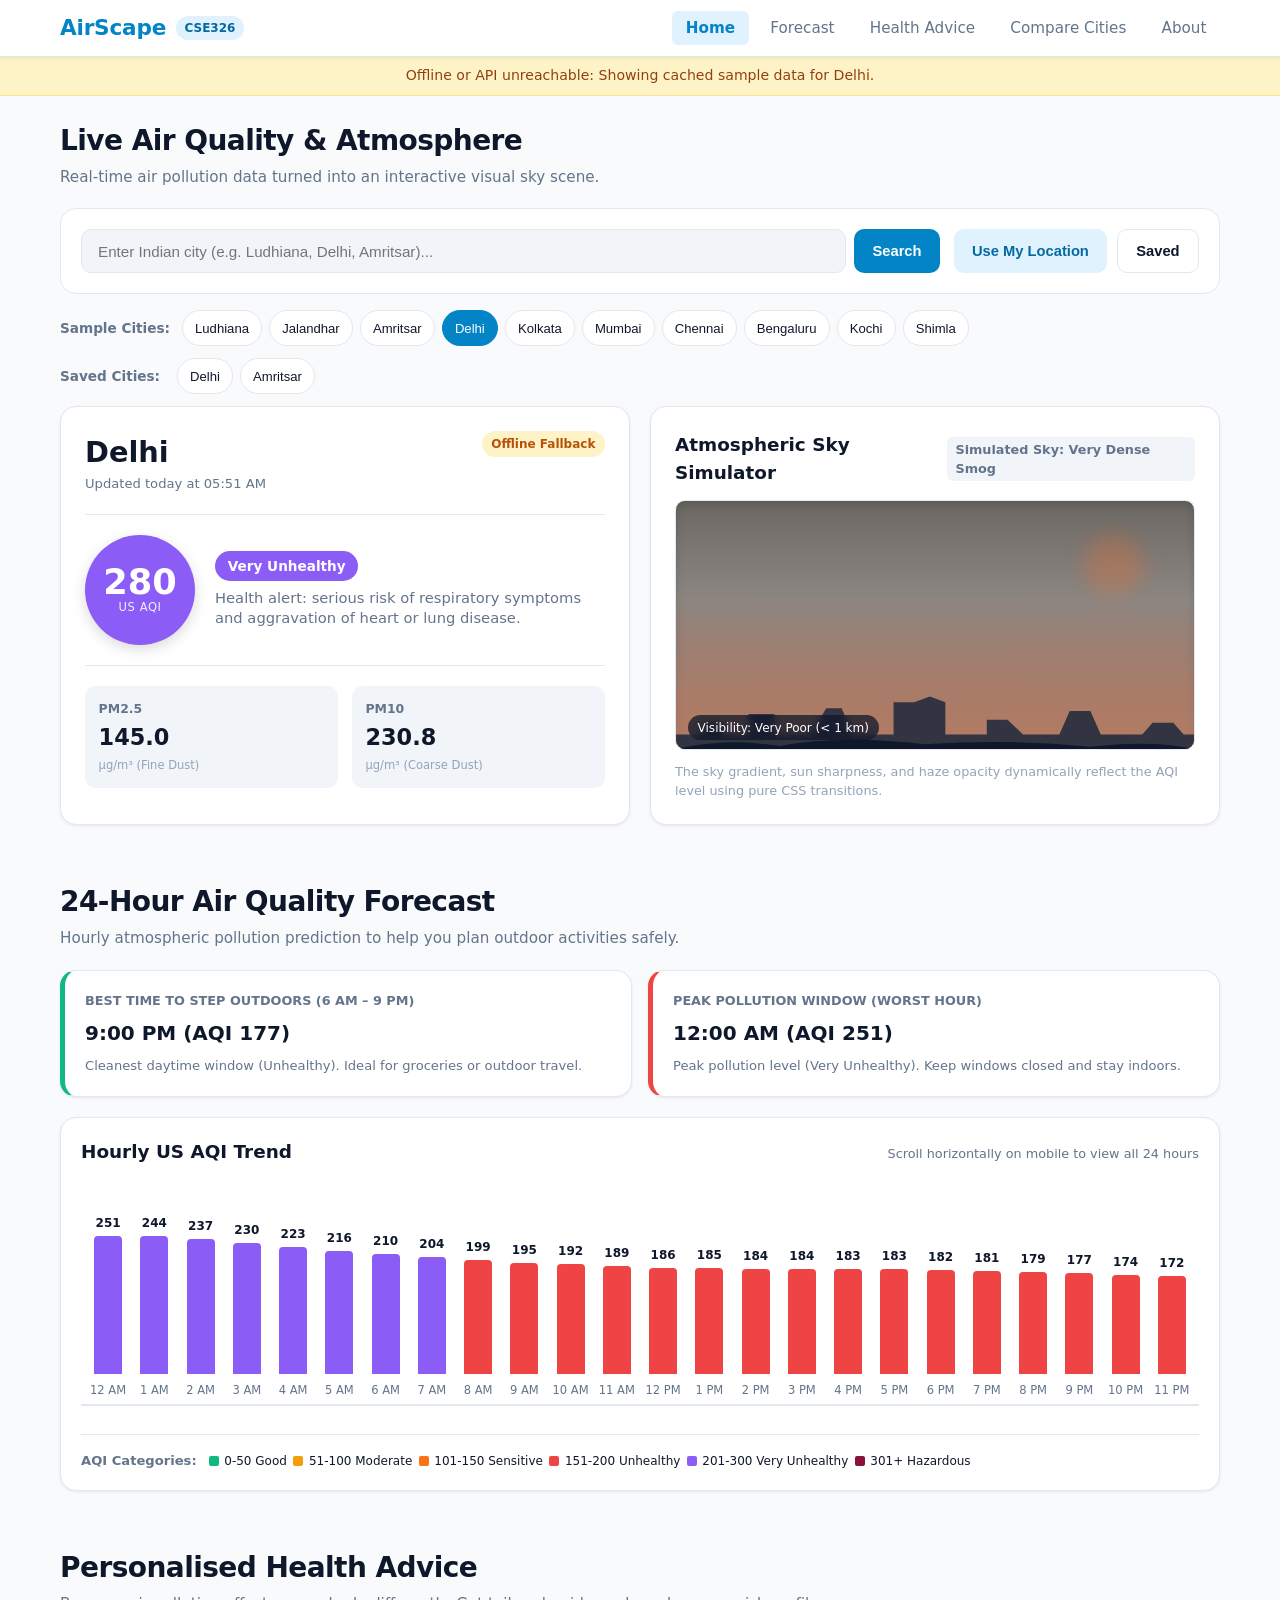
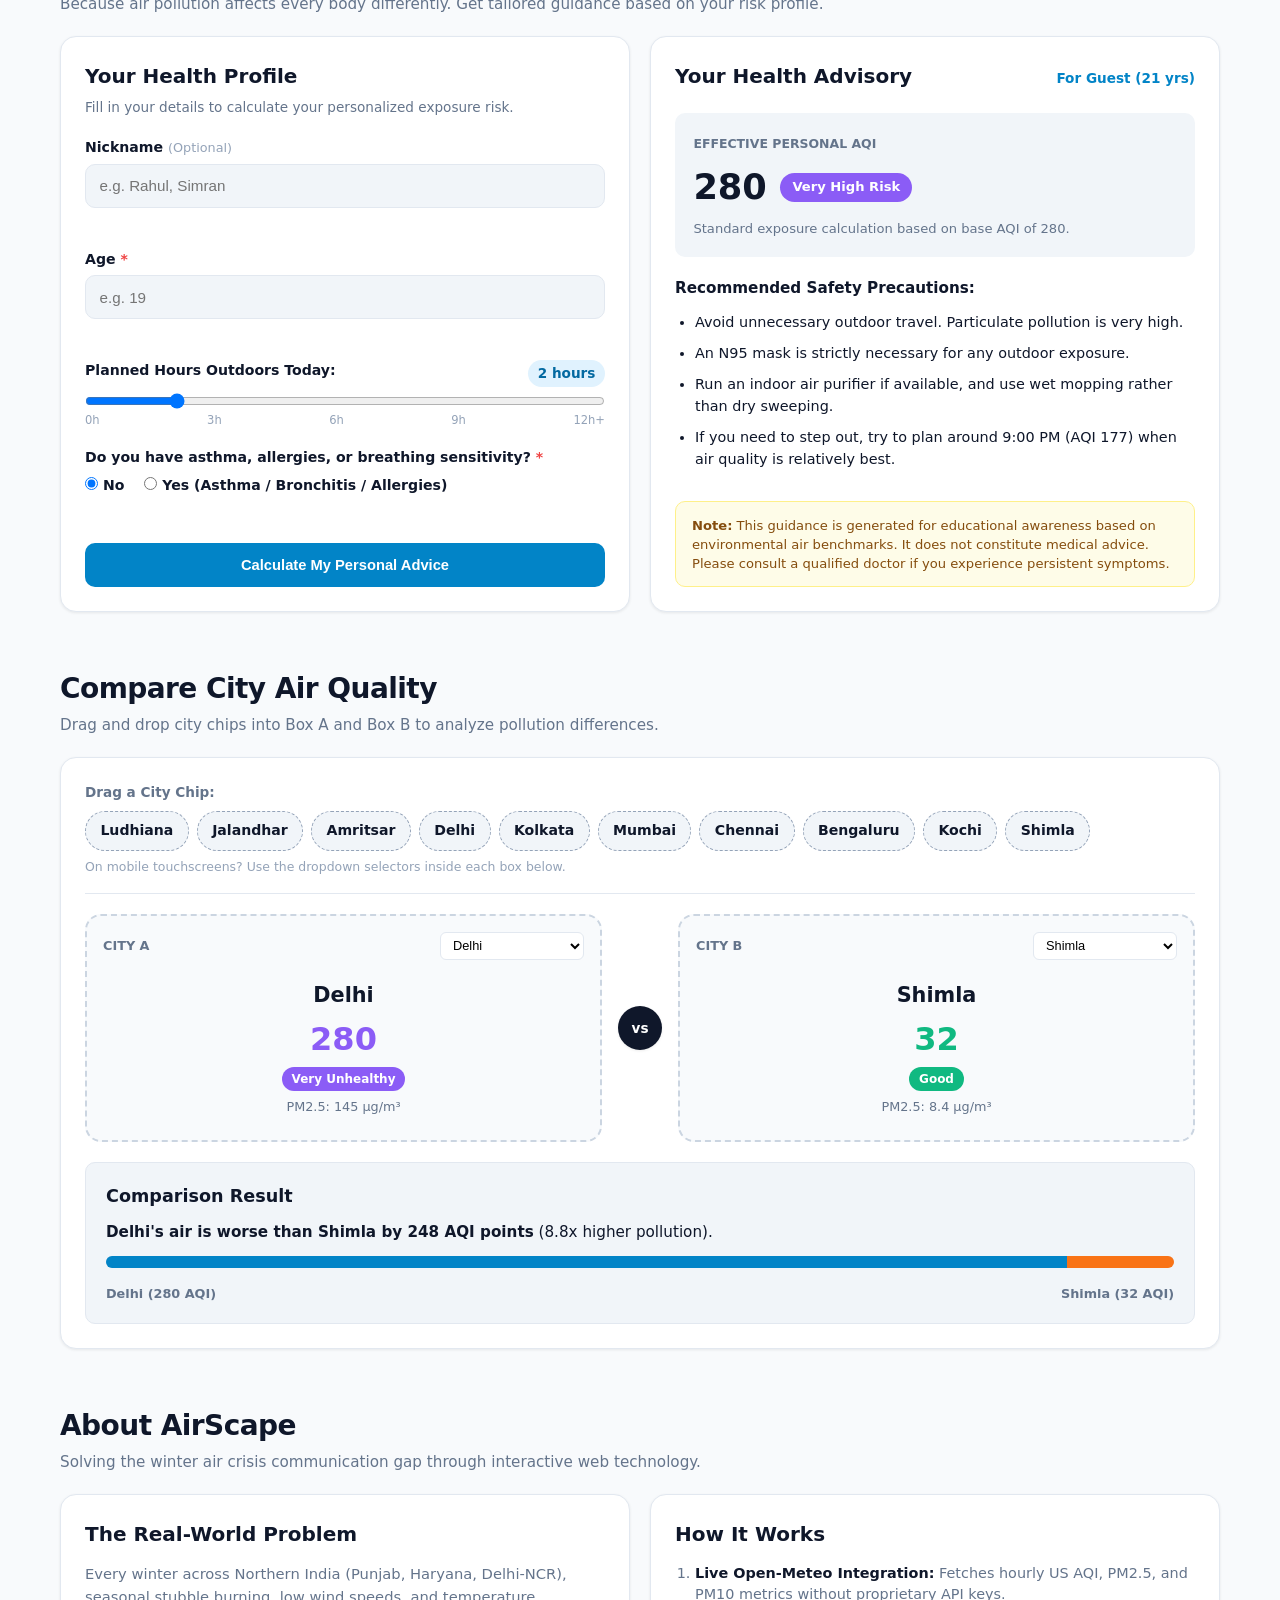
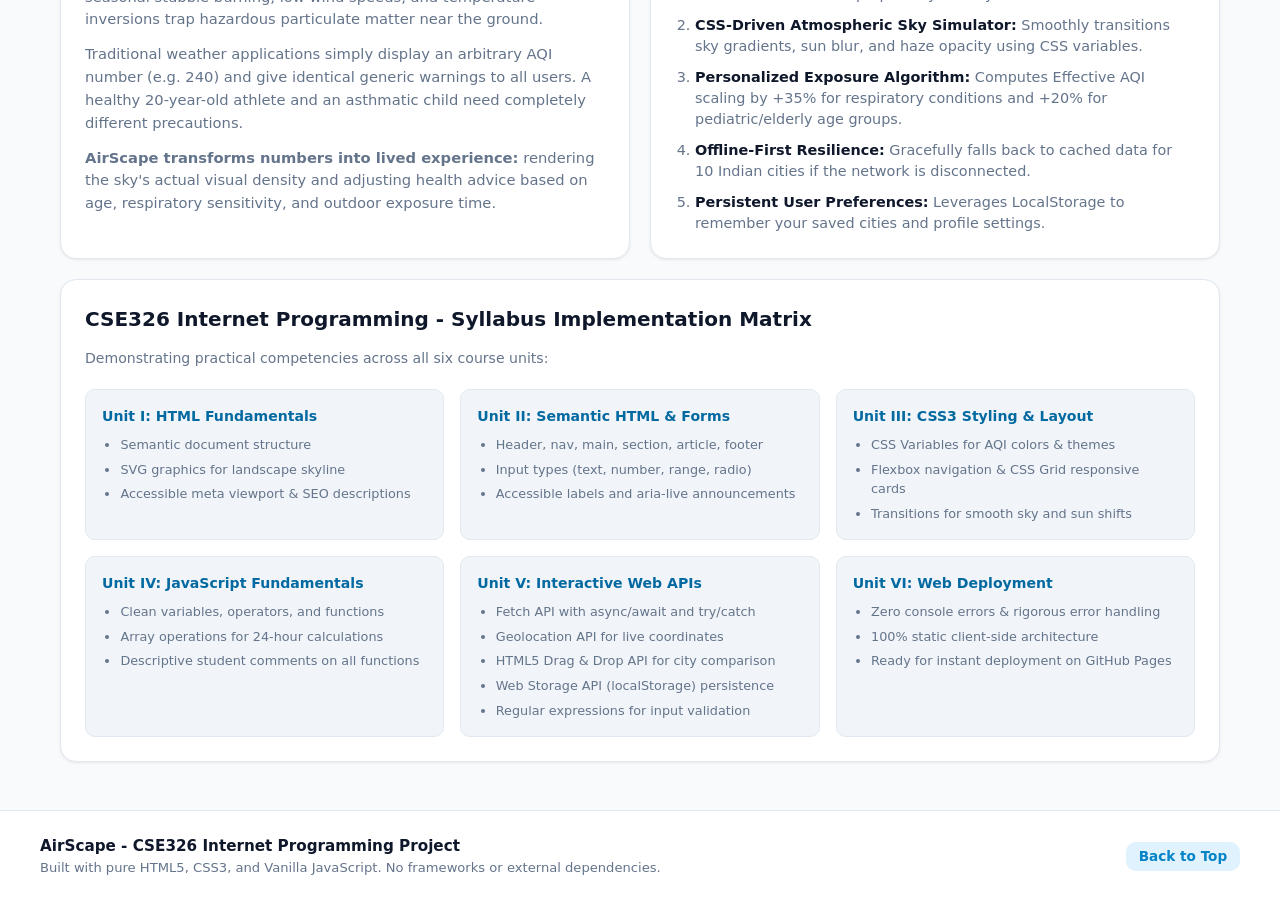
==== index.html @ 433927fa "Remove emoji and icon clutter for realistic first-year student look" ====
<!DOCTYPE html>
<html lang="en">
<head>
  <meta charset="UTF-8">
  <meta name="viewport" content="width=device-width, initial-scale=1.0">
  <meta name="description" content="AirScape - Real-Time Air Quality & Scene Visualizer for CSE326 Internet Programming">
  <title>AirScape - Real-Time Air Quality & Visual Scene</title>
  <link rel="stylesheet" href="style.css">
</head>
<body>

  <!-- ===================================================== -->
  <!-- HEADER & NAVIGATION (Semantic HTML5 - Unit I & II)    -->
  <!-- ===================================================== -->
  <header class="site-header">
    <div class="nav-container">
      <div class="brand">
        <a href="#home" class="logo-link">
          <span class="brand-title">AirScape</span>
        </a>
        <span class="project-tag">CSE326</span>
      </div>

      <!-- Mobile Menu Toggle Button -->
      <button id="menu-toggle" class="menu-toggle" aria-label="Toggle navigation menu" aria-expanded="false">
        <span class="bar"></span>
        <span class="bar"></span>
        <span class="bar"></span>
      </button>

      <!-- Main Navigation Links with Section IDs -->
      <nav id="navbar" class="navbar" aria-label="Main Navigation">
        <ul class="nav-links">
          <li><a href="#home" class="nav-link active">Home</a></li>
          <li><a href="#forecast" class="nav-link">Forecast</a></li>
          <li><a href="#advice" class="nav-link">Health Advice</a></li>
          <li><a href="#compare" class="nav-link">Compare Cities</a></li>
          <li><a href="#about" class="nav-link">About</a></li>
        </ul>
      </nav>
    </div>
  </header>

  <!-- Live Status / Loading Banner -->
  <div id="status-banner" class="status-banner" role="status" aria-live="polite">
    <span id="status-text">Loading AirScape...</span>
  </div>

  <main class="main-content">

    <!-- ===================================================== -->
    <!-- SECTION 1: HOME (Live AQI, Controls & Sky Scene)     -->
    <!-- ===================================================== -->
    <section id="home" class="section home-section">
      <div class="section-header">
        <h1 class="page-title">Live Air Quality & Atmosphere</h1>
        <p class="section-desc">Real-time air pollution data turned into an interactive visual sky scene.</p>
      </div>

      <!-- Controls: Search Form, Geolocation & Favorites -->
      <div class="controls-card">
        <form id="search-form" class="search-form">
          <label for="city-input" class="visually-hidden">Search city name</label>
          <div class="search-input-group">
            <input 
              type="text" 
              id="city-input" 
              name="city" 
              placeholder="Enter Indian city (e.g. Ludhiana, Delhi, Amritsar)..." 
              autocomplete="off" 
              required
            >
            <button type="submit" id="search-btn" class="btn btn-primary">Search</button>
          </div>
        </form>

        <div class="action-buttons">
          <button type="button" id="geo-btn" class="btn btn-secondary" title="Detect air quality at your current GPS location">
            Use My Location
          </button>
          <button type="button" id="fav-btn" class="btn btn-outline" title="Save current city to your favorites">
            <span id="fav-btn-text">Save City</span>
          </button>
        </div>
      </div>

      <!-- Quick City Selection Buttons -->
      <div class="quick-cities-block">
        <span class="quick-label">Sample Cities:</span>
        <div id="quick-cities-list" class="quick-chips">
          <!-- Populated by JS for 10 Indian cities -->
        </div>
      </div>

      <!-- User Saved Favourites Row -->
      <div id="favorites-section" class="favorites-block">
        <span class="quick-label">Saved Cities:</span>
        <div id="favorites-list" class="fav-chips">
          <span class="empty-fav-msg">No saved cities yet. Click "Save City" above.</span>
        </div>
      </div>

      <!-- Main Overview Grid: AQI Data Card + Dynamic Sky Scene -->
      <div class="overview-grid">
        
        <!-- Left: AQI Information Card -->
        <article class="card aqi-card">
          <div class="card-header-flex">
            <div>
              <h2 id="current-city-name" class="city-name">Delhi</h2>
              <p id="current-time-text" class="timestamp">Updated just now</p>
            </div>
            <span id="data-source-badge" class="badge badge-live">Live API</span>
          </div>

          <div class="aqi-display-box">
            <div id="aqi-badge-circle" class="aqi-circle" style="--aqi-bg: var(--aqi-unhealthy);">
              <span id="aqi-number" class="aqi-value">179</span>
              <span class="aqi-scale-label">US AQI</span>
            </div>
            <div class="aqi-info-text">
              <span id="aqi-category" class="category-pill pill-unhealthy">Unhealthy</span>
              <p id="aqi-quick-summary" class="aqi-summary">
                Air quality is unhealthy for sensitive individuals. General public may experience irritation.
              </p>
            </div>
          </div>

          <!-- Pollutant Details Grid -->
          <div class="pollutants-grid">
            <div class="pollutant-box">
              <span class="pollutant-label">PM2.5</span>
              <span id="pm25-val" class="pollutant-value">65.7</span>
              <span class="pollutant-unit">µg/m³ (Fine Dust)</span>
            </div>
            <div class="pollutant-box">
              <span class="pollutant-label">PM10</span>
              <span id="pm10-val" class="pollutant-value">82.9</span>
              <span class="pollutant-unit">µg/m³ (Coarse Dust)</span>
            </div>
          </div>
        </article>

        <!-- Right: The Sky Effect Visualizer (CSS only, no canvas) -->
        <article class="card scene-card">
          <div class="scene-header">
            <h2 class="scene-title">Atmospheric Sky Simulator</h2>
            <span id="scene-caption" class="scene-caption">Simulated Sky: Smoggy</span>
          </div>

          <!-- Interactive Visual Sky Scene Container -->
          <div id="sky-scene" class="sky-scene" aria-label="Visual representation of air quality">
            
            <!-- CSS Sun Circle (Fades & blurs as AQI worsens) -->
            <div id="scene-sun" class="scene-sun" aria-hidden="true"></div>

            <!-- CSS Haze Overlay (Becomes opaque as AQI rises) -->
            <div id="scene-haze" class="scene-haze" aria-hidden="true"></div>

            <!-- Foreground Landscape Silhouette -->
            <div class="scene-silhouette" aria-hidden="true">
              <svg viewBox="0 0 500 120" preserveAspectRatio="none" class="landscape-svg">
                <!-- City skyline and tree silhouettes -->
                <path d="M0,120 L0,95 L25,95 L25,75 L45,75 L45,95 L70,95 L70,60 L95,60 L95,95 L130,95 L145,50 L160,50 L170,95 L210,95 L210,40 L230,40 L245,30 L260,40 L260,95 L300,95 L300,70 L320,70 L335,95 L370,95 L380,55 L400,55 L410,95 L450,95 L460,75 L480,75 L490,95 L500,95 L500,120 Z" fill="#1e293b" opacity="0.85"></path>
                <!-- Tree hills in front -->
                <path d="M0,120 Q50,100 100,115 Q160,95 240,112 Q320,102 400,116 Q460,104 500,120 Z" fill="#0f172a"></path>
              </svg>
            </div>

            <!-- Visibility Index Tag inside Scene -->
            <div class="scene-tag">
              <span id="visibility-label">Visibility: Moderate (Hazy)</span>
            </div>
          </div>
          <p class="scene-footer-note">
            The sky gradient, sun sharpness, and haze opacity dynamically reflect the AQI level using pure CSS transitions.
          </p>
        </article>

      </div>
    </section>

    <!-- ===================================================== -->
    <!-- SECTION 2: FORECAST (24-Hour Trend & Planning)       -->
    <!-- ===================================================== -->
    <section id="forecast" class="section forecast-section">
      <div class="section-header">
        <h2 class="section-title">24-Hour Air Quality Forecast</h2>
        <p class="section-desc">Hourly atmospheric pollution prediction to help you plan outdoor activities safely.</p>
      </div>

      <!-- Activity Planning Highlights: Best & Worst Hours -->
      <div class="forecast-highlights-grid">
        <div class="highlight-card best-time-card">
          <span class="highlight-label">Best Time to Step Outdoors (6 AM – 9 PM)</span>
          <h3 id="best-hour-val" class="highlight-value">Calculating...</h3>
          <p id="best-hour-desc" class="highlight-sub">Optimal window with lowest daily AQI.</p>
        </div>

        <div class="highlight-card worst-time-card">
          <span class="highlight-label">Peak Pollution Window (Worst Hour)</span>
          <h3 id="worst-hour-val" class="highlight-value">Calculating...</h3>
          <p id="worst-hour-desc" class="highlight-sub">Highest daily AQI; avoid strenuous outdoor exercise.</p>
        </div>
      </div>

      <!-- 24 Hourly Chart Bars (Built with JavaScript Loop) -->
      <div class="card chart-card">
        <div class="chart-header">
          <h3 class="chart-title">Hourly US AQI Trend</h3>
          <span class="chart-sub">Scroll horizontally on mobile to view all 24 hours</span>
        </div>

        <div class="chart-scroll-wrapper">
          <div id="forecast-bars-container" class="forecast-bars-container" role="region" aria-label="Hourly air quality bar chart">
            <!-- 24 bars populated dynamically via JavaScript -->
          </div>
        </div>

        <!-- AQI Color Legend -->
        <div class="aqi-legend">
          <span class="legend-title">AQI Categories:</span>
          <div class="legend-items">
            <span class="legend-chip" style="--chip-color: var(--aqi-good);">0-50 Good</span>
            <span class="legend-chip" style="--chip-color: var(--aqi-moderate);">51-100 Moderate</span>
            <span class="legend-chip" style="--chip-color: var(--aqi-sensitive);">101-150 Sensitive</span>
            <span class="legend-chip" style="--chip-color: var(--aqi-unhealthy);">151-200 Unhealthy</span>
            <span class="legend-chip" style="--chip-color: var(--aqi-very-unhealthy);">201-300 Very Unhealthy</span>
            <span class="legend-chip" style="--chip-color: var(--aqi-hazardous);">301+ Hazardous</span>
          </div>
        </div>
      </div>
    </section>

    <!-- ===================================================== -->
    <!-- SECTION 3: ADVICE (Personalised Profile & Health)     -->
    <!-- ===================================================== -->
    <section id="advice" class="section advice-section">
      <div class="section-header">
        <h2 class="section-title">Personalised Health Advice</h2>
        <p class="section-desc">Because air pollution affects every body differently. Get tailored guidance based on your risk profile.</p>
      </div>

      <div class="advice-layout-grid">
        <!-- Profile Form Card (Form Validation with Regex - Unit II & V) -->
        <div class="card form-card">
          <h3 class="card-subtitle">Your Health Profile</h3>
          <p class="form-instructions">Fill in your details to calculate your personalized exposure risk.</p>

          <form id="profile-form" novalidate>
            <!-- Nickname (Optional, Regex validated) -->
            <div class="form-group">
              <label for="profile-name">Nickname <span class="optional-tag">(Optional)</span></label>
              <input 
                type="text" 
                id="profile-name" 
                name="nickname" 
                placeholder="e.g. Rahul, Simran"
                maxlength="25"
              >
              <span id="name-error" class="error-msg" aria-live="polite"></span>
            </div>

            <!-- Age (Required, Range validated) -->
            <div class="form-group">
              <label for="profile-age">Age <span class="required-tag">*</span></label>
              <input 
                type="number" 
                id="profile-age" 
                name="age" 
                placeholder="e.g. 19" 
                min="1" 
                max="120" 
                required
              >
              <span id="age-error" class="error-msg" aria-live="polite"></span>
            </div>

            <!-- Hours Outdoors Slider -->
            <div class="form-group">
              <div class="slider-label-row">
                <label for="profile-hours">Planned Hours Outdoors Today:</label>
                <span id="hours-display" class="slider-badge">2 hours</span>
              </div>
              <input 
                type="range" 
                id="profile-hours" 
                name="hours" 
                min="0" 
                max="12" 
                step="0.5" 
                value="2"
              >
              <div class="slider-ticks">
                <span>0h</span>
                <span>3h</span>
                <span>6h</span>
                <span>9h</span>
                <span>12h+</span>
              </div>
            </div>

            <!-- Breathing Sensitivity Radio Options -->
            <div class="form-group">
              <fieldset class="radio-fieldset">
                <legend class="radio-legend">Do you have asthma, allergies, or breathing sensitivity? <span class="required-tag">*</span></legend>
                <div class="radio-group">
                  <label class="radio-label">
                    <input type="radio" name="sensitivity" value="no" checked>
                    <span>No</span>
                  </label>
                  <label class="radio-label">
                    <input type="radio" name="sensitivity" value="yes">
                    <span>Yes (Asthma / Bronchitis / Allergies)</span>
                  </label>
                </div>
              </fieldset>
            </div>

            <button type="submit" id="advice-submit-btn" class="btn btn-primary btn-block">
              Calculate My Personal Advice
            </button>
          </form>
        </div>

        <!-- Personalized Advice Output Card -->
        <div class="card advice-result-card">
          <div class="result-header">
            <h3 class="card-subtitle">Your Health Advisory</h3>
            <span id="user-greeting" class="user-greeting">For Guest</span>
          </div>

          <!-- Risk Score & Effective AQI Box -->
          <div class="effective-aqi-box">
            <div class="effective-score">
              <span class="score-title">Effective Personal AQI</span>
              <div class="score-row">
                <span id="effective-aqi-val" class="effective-number">--</span>
                <span id="risk-level-badge" class="risk-badge badge-elevated">Elevated Risk</span>
              </div>
              <p id="effective-explanation" class="effective-sub">
                Effective AQI factors in your age and respiratory sensitivity.
              </p>
            </div>
          </div>

          <!-- Specific Advice List -->
          <div class="advice-checklist-wrapper">
            <h4 class="advice-list-title">Recommended Safety Precautions:</h4>
            <ul id="advice-list" class="advice-checklist">
              <li class="advice-item">Wear a well-fitted N95 or FFP2 mask if spending extended time outdoors.</li>
              <li class="advice-item">Keep doors and windows sealed during peak pollution hours.</li>
              <li class="advice-item">Shift intense cardiovascular exercises indoors.</li>
            </ul>
          </div>

          <!-- Medical Disclaimer Note -->
          <div class="medical-disclaimer">
            <p>
              <strong>Note:</strong> This guidance is generated for educational awareness based on environmental air benchmarks. It does not constitute medical advice. Please consult a qualified doctor if you experience persistent symptoms.
            </p>
          </div>
        </div>
      </div>
    </section>

    <!-- ===================================================== -->
    <!-- SECTION 4: COMPARE (HTML5 Drag & Drop API - Unit V)  -->
    <!-- ===================================================== -->
    <section id="compare" class="section compare-section">
      <div class="section-header">
        <h2 class="section-title">Compare City Air Quality</h2>
        <p class="section-desc">Drag and drop city chips into Box A and Box B to analyze pollution differences.</p>
      </div>

      <div class="card compare-card">
        <!-- Draggable Source Chips Pool -->
        <div class="drag-pool-block">
          <span class="pool-title">Drag a City Chip:</span>
          <div id="drag-source-pool" class="drag-pool" aria-label="Available cities to drag">
            <!-- Populated with draggable="true" chips by JavaScript -->
          </div>
          <p class="touch-hint">On mobile touchscreens? Use the dropdown selectors inside each box below.</p>
        </div>

        <!-- The Two Drop Target Zones -->
        <div class="dropzones-container">
          
          <!-- Box A Drop Target -->
          <div id="dropzone-a" class="dropzone" data-slot="A" tabindex="0" role="region" aria-label="City A Comparison Drop Zone">
            <div class="dropzone-header">
              <span class="box-tag">City A</span>
              <select id="select-city-a" class="mobile-select" aria-label="Select City A for mobile">
                <option value="">-- Choose City A --</option>
              </select>
            </div>
            
            <div id="content-city-a" class="dropzone-content">
              <div class="drop-placeholder">
                <p>Drag city here<br><small>or pick from dropdown</small></p>
              </div>
            </div>
          </div>

          <!-- VS Indicator -->
          <div class="vs-circle" aria-hidden="true">vs</div>

          <!-- Box B Drop Target -->
          <div id="dropzone-b" class="dropzone" data-slot="B" tabindex="0" role="region" aria-label="City B Comparison Drop Zone">
            <div class="dropzone-header">
              <span class="box-tag">City B</span>
              <select id="select-city-b" class="mobile-select" aria-label="Select City B for mobile">
                <option value="">-- Choose City B --</option>
              </select>
            </div>

            <div id="content-city-b" class="dropzone-content">
              <div class="drop-placeholder">
                <p>Drag city here<br><small>or pick from dropdown</small></p>
              </div>
            </div>
          </div>

        </div>

        <!-- Comparison Result Analysis -->
        <div id="comparison-result" class="comparison-result">
          <div class="comparison-placeholder">
            Select or drag two cities above to view an instant side-by-side air quality analysis.
          </div>
        </div>
      </div>
    </section>

    <!-- ===================================================== -->
    <!-- SECTION 5: ABOUT (Problem Statement & Syllabus)       -->
    <!-- ===================================================== -->
    <section id="about" class="section about-section">
      <div class="section-header">
        <h2 class="section-title">About AirScape</h2>
        <p class="section-desc">Solving the winter air crisis communication gap through interactive web technology.</p>
      </div>

      <div class="about-grid">
        <article class="card">
          <h3 class="about-card-title">The Real-World Problem</h3>
          <p class="about-text">
            Every winter across Northern India (Punjab, Haryana, Delhi-NCR), seasonal stubble burning, low wind speeds, and temperature inversions trap hazardous particulate matter near the ground.
          </p>
          <p class="about-text">
            Traditional weather applications simply display an arbitrary AQI number (e.g. 240) and give identical generic warnings to all users. A healthy 20-year-old athlete and an asthmatic child need completely different precautions.
          </p>
          <p class="about-text">
            <strong>AirScape transforms numbers into lived experience:</strong> rendering the sky's actual visual density and adjusting health advice based on age, respiratory sensitivity, and outdoor exposure time.
          </p>
        </article>

        <article class="card">
          <h3 class="about-card-title">How It Works</h3>
          <ol class="how-it-works-list">
            <li>
              <strong>Live Open-Meteo Integration:</strong> Fetches hourly US AQI, PM2.5, and PM10 metrics without proprietary API keys.
            </li>
            <li>
              <strong>CSS-Driven Atmospheric Sky Simulator:</strong> Smoothly transitions sky gradients, sun blur, and haze opacity using CSS variables.
            </li>
            <li>
              <strong>Personalized Exposure Algorithm:</strong> Computes Effective AQI scaling by +35% for respiratory conditions and +20% for pediatric/elderly age groups.
            </li>
            <li>
              <strong>Offline-First Resilience:</strong> Gracefully falls back to cached data for 10 Indian cities if the network is disconnected.
            </li>
            <li>
              <strong>Persistent User Preferences:</strong> Leverages LocalStorage to remember your saved cities and profile settings.
            </li>
          </ol>
        </article>
      </div>

      <!-- CSE326 Syllabus Checklist Card -->
      <article class="card syllabus-card">
        <h3 class="about-card-title">CSE326 Internet Programming - Syllabus Implementation Matrix</h3>
        <p class="syllabus-sub">Demonstrating practical competencies across all six course units:</p>
        
        <div class="syllabus-grid">
          <div class="syllabus-unit">
            <h4>Unit I: HTML Fundamentals</h4>
            <ul>
              <li>Semantic document structure</li>
              <li>SVG graphics for landscape skyline</li>
              <li>Accessible meta viewport & SEO descriptions</li>
            </ul>
          </div>
          <div class="syllabus-unit">
            <h4>Unit II: Semantic HTML & Forms</h4>
            <ul>
              <li>Header, nav, main, section, article, footer</li>
              <li>Input types (text, number, range, radio)</li>
              <li>Accessible labels and aria-live announcements</li>
            </ul>
          </div>
          <div class="syllabus-unit">
            <h4>Unit III: CSS3 Styling & Layout</h4>
            <ul>
              <li>CSS Variables for AQI colors & themes</li>
              <li>Flexbox navigation & CSS Grid responsive cards</li>
              <li>Transitions for smooth sky and sun shifts</li>
            </ul>
          </div>
          <div class="syllabus-unit">
            <h4>Unit IV: JavaScript Fundamentals</h4>
            <ul>
              <li>Clean variables, operators, and functions</li>
              <li>Array operations for 24-hour calculations</li>
              <li>Descriptive student comments on all functions</li>
            </ul>
          </div>
          <div class="syllabus-unit">
            <h4>Unit V: Interactive Web APIs</h4>
            <ul>
              <li>Fetch API with async/await and try/catch</li>
              <li>Geolocation API for live coordinates</li>
              <li>HTML5 Drag & Drop API for city comparison</li>
              <li>Web Storage API (localStorage) persistence</li>
              <li>Regular expressions for input validation</li>
            </ul>
          </div>
          <div class="syllabus-unit">
            <h4>Unit VI: Web Deployment</h4>
            <ul>
              <li>Zero console errors & rigorous error handling</li>
              <li>100% static client-side architecture</li>
              <li>Ready for instant deployment on GitHub Pages</li>
            </ul>
          </div>
        </div>
      </article>
    </section>

  </main>

  <!-- ===================================================== -->
  <!-- FOOTER (Semantic HTML5 - Unit II)                     -->
  <!-- ===================================================== -->
  <footer class="site-footer">
    <div class="footer-container">
      <div class="footer-left">
        <p class="footer-title">AirScape - CSE326 Internet Programming Project</p>
        <p class="footer-desc">Built with pure HTML5, CSS3, and Vanilla JavaScript. No frameworks or external dependencies.</p>
      </div>
      <div class="footer-right">
        <a href="#home" class="back-to-top-btn" title="Back to top of page">Back to Top</a>
      </div>
    </div>
  </footer>

  <!-- Vanilla JavaScript Application -->
  <script src="script.js"></script>
</body>
</html>
---- style.css ----
/* ==========================================================================
   AirScape - CSE326 Internet Programming Project
   Styles: CSS3 Variables, Flexbox, CSS Grid, Transitions, Media Queries
   Author: First-Year CSE Student
   ========================================================================== */

/* --------------------------------------------------------------------------
   1. CSS Custom Properties / Variables (Unit III: CSS Variables)
   -------------------------------------------------------------------------- */
:root {
  /* Primary Theme Colors */
  --primary-color: #0284c7;        /* Sky Blue */
  --primary-hover: #0369a1;
  --primary-light: #e0f2fe;
  
  --bg-body: #f8fafc;              /* Soft Slate / Off-white */
  --bg-card: #ffffff;
  --bg-subtle: #f1f5f9;
  
  --text-main: #0f172a;            /* Dark Slate */
  --text-muted: #64748b;
  --text-light: #94a3b8;
  
  --border-color: #e2e8f0;
  --border-focus: #0284c7;

  /* Standard US AQI Category Colors (Defined as required) */
  --aqi-good: #10b981;             /* 0-50: Green */
  --aqi-moderate: #f59e0b;         /* 51-100: Yellow / Amber */
  --aqi-sensitive: #f97316;        /* 101-150: Orange */
  --aqi-unhealthy: #ef4444;        /* 151-200: Red */
  --aqi-very-unhealthy: #8b5cf6;   /* 201-300: Purple */
  --aqi-hazardous: #881337;        /* 301+: Maroon */

  /* Shadows & Radii */
  --shadow-sm: 0 1px 3px rgba(0, 0, 0, 0.08);
  --shadow-md: 0 4px 6px -1px rgba(0, 0, 0, 0.08), 0 2px 4px -2px rgba(0, 0, 0, 0.06);
  --shadow-lg: 0 10px 15px -3px rgba(0, 0, 0, 0.08), 0 4px 6px -4px rgba(0, 0, 0, 0.04);
  --radius-sm: 6px;
  --radius-md: 10px;
  --radius-lg: 16px;
  --radius-full: 9999px;

  /* Transition Speeds */
  --transition-fast: 0.2s ease;
  --transition-smooth: 0.4s ease;
  --transition-scene: 0.8s ease;
}

/* --------------------------------------------------------------------------
   2. Reset & Base Typography (Unit III: Box Model & Typography)
   -------------------------------------------------------------------------- */
*, *::before, *::after {
  box-sizing: border-box;
  margin: 0;
  padding: 0;
}

html {
  scroll-behavior: smooth;
  font-size: 16px;
}

body {
  font-family: system-ui, -apple-system, BlinkMacSystemFont, "Segoe UI", Roboto, "Helvetica Neue", Arial, sans-serif;
  color: var(--text-main);
  background-color: var(--bg-body);
  line-height: 1.5;
  min-height: 100vh;
  display: flex;
  flex-direction: column;
}

/* Accessible focus ring on all interactive elements */
:focus-visible {
  outline: 3px solid var(--border-focus);
  outline-offset: 2px;
}

.visually-hidden {
  position: absolute;
  width: 1px;
  height: 1px;
  padding: 0;
  margin: -1px;
  overflow: hidden;
  clip: rect(0, 0, 0, 0);
  white-space: nowrap;
  border: 0;
}

/* --------------------------------------------------------------------------
   3. Header & Navigation (Unit II & III: Flexbox Navigation)
   -------------------------------------------------------------------------- */
.site-header {
  position: sticky;
  top: 0;
  z-index: 100;
  background-color: rgba(255, 255, 255, 0.95);
  backdrop-filter: blur(8px);
  border-bottom: 1px solid var(--border-color);
  box-shadow: var(--shadow-sm);
}

.nav-container {
  max-width: 1200px;
  margin: 0 auto;
  padding: 0.75rem 1.25rem;
  display: flex;
  align-items: center;
  justify-content: space-between;
}

.brand {
  display: flex;
  align-items: center;
  gap: 0.6rem;
}

.logo-link {
  text-decoration: none;
  color: var(--primary-color);
  font-weight: 700;
  font-size: 1.35rem;
  letter-spacing: -0.01em;
}

.project-tag {
  background-color: var(--primary-light);
  color: var(--primary-hover);
  font-size: 0.75rem;
  font-weight: 600;
  padding: 0.2rem 0.55rem;
  border-radius: var(--radius-full);
}

/* Navigation Links */
.navbar {
  display: flex;
}

.nav-links {
  list-style: none;
  display: flex;
  align-items: center;
  gap: 0.5rem;
}

.nav-link {
  text-decoration: none;
  color: var(--text-muted);
  font-size: 0.95rem;
  font-weight: 500;
  padding: 0.5rem 0.85rem;
  border-radius: var(--radius-sm);
  transition: all var(--transition-fast);
}

.nav-link:hover {
  color: var(--primary-color);
  background-color: var(--bg-subtle);
}

.nav-link.active {
  color: var(--primary-color);
  background-color: var(--primary-light);
  font-weight: 600;
}

/* Mobile Menu Toggle Button (Hamburger) */
.menu-toggle {
  display: none;
  background: none;
  border: 1px solid var(--border-color);
  border-radius: var(--radius-sm);
  padding: 0.5rem;
  cursor: pointer;
  flex-direction: column;
  gap: 4px;
}

.menu-toggle .bar {
  width: 22px;
  height: 2px;
  background-color: var(--text-main);
  transition: transform var(--transition-fast);
}

/* --------------------------------------------------------------------------
   4. Status Banner
   -------------------------------------------------------------------------- */
.status-banner {
  background-color: #e0f2fe;
  color: #0369a1;
  text-align: center;
  padding: 0.5rem 1rem;
  font-size: 0.88rem;
  font-weight: 500;
  border-bottom: 1px solid #bae6fd;
  transition: background-color var(--transition-smooth), color var(--transition-smooth);
}

.status-banner.offline {
  background-color: #fef3c7;
  color: #92400e;
  border-color: #fde68a;
}

.status-banner.error {
  background-color: #fee2e2;
  color: #991b1b;
  border-color: #fecaca;
}

/* --------------------------------------------------------------------------
   5. Main Layout & Section Structure
   -------------------------------------------------------------------------- */
.main-content {
  flex: 1;
  max-width: 1200px;
  width: 100%;
  margin: 0 auto;
  padding: 1.5rem 1.25rem 3rem;
  display: flex;
  flex-direction: column;
  gap: 3.5rem;
}

.section {
  scroll-margin-top: 5rem;
}

.section-header {
  margin-bottom: 1.25rem;
}

.page-title, .section-title {
  font-size: 1.75rem;
  font-weight: 700;
  color: var(--text-main);
  letter-spacing: -0.02em;
}

.section-desc {
  color: var(--text-muted);
  font-size: 0.95rem;
  margin-top: 0.25rem;
}

/* General Card Design */
.card {
  background-color: var(--bg-card);
  border: 1px solid var(--border-color);
  border-radius: var(--radius-lg);
  padding: 1.5rem;
  box-shadow: var(--shadow-sm);
  transition: box-shadow var(--transition-smooth);
}

.card:hover {
  box-shadow: var(--shadow-md);
}

/* --------------------------------------------------------------------------
   6. Section 1: Home Controls, Quick Chips & Favourites
   -------------------------------------------------------------------------- */
.controls-card {
  background-color: var(--bg-card);
  border: 1px solid var(--border-color);
  border-radius: var(--radius-lg);
  padding: 1.25rem;
  margin-bottom: 1rem;
  display: flex;
  flex-wrap: wrap;
  align-items: center;
  justify-content: space-between;
  gap: 0.85rem;
}

.search-form {
  flex: 1 1 340px;
}

.search-input-group {
  display: flex;
  gap: 0.5rem;
}

.search-input-group input {
  flex: 1;
  min-height: 44px;
  padding: 0.65rem 1rem;
  font-size: 0.95rem;
  border: 1px solid var(--border-color);
  border-radius: var(--radius-md);
  background-color: var(--bg-subtle);
  color: var(--text-main);
  transition: border-color var(--transition-fast), background-color var(--transition-fast);
}

.search-input-group input:focus {
  background-color: #ffffff;
  border-color: var(--primary-color);
}

/* Buttons */
.btn {
  display: inline-flex;
  align-items: center;
  justify-content: center;
  min-height: 44px;
  padding: 0.65rem 1.15rem;
  font-size: 0.92rem;
  font-weight: 600;
  border-radius: var(--radius-md);
  cursor: pointer;
  border: none;
  transition: all var(--transition-fast);
  white-space: nowrap;
}

.btn-primary {
  background-color: var(--primary-color);
  color: #ffffff;
}

.btn-primary:hover {
  background-color: var(--primary-hover);
}

.btn-secondary {
  background-color: var(--primary-light);
  color: var(--primary-hover);
}

.btn-secondary:hover {
  background-color: #bae6fd;
}

.btn-outline {
  background-color: transparent;
  color: var(--text-main);
  border: 1px solid var(--border-color);
}

.btn-outline:hover {
  background-color: var(--bg-subtle);
}

.btn-block {
  width: 100%;
}

.action-buttons {
  display: flex;
  gap: 0.6rem;
  flex-wrap: wrap;
}

/* Quick selection city buttons */
.quick-cities-block, .favorites-block {
  display: flex;
  align-items: center;
  gap: 0.75rem;
  margin-bottom: 0.75rem;
  flex-wrap: wrap;
}

.quick-label {
  font-size: 0.85rem;
  font-weight: 600;
  color: var(--text-muted);
  min-width: 105px;
}

.quick-chips, .fav-chips {
  display: flex;
  flex-wrap: wrap;
  gap: 0.45rem;
}

.city-chip, .fav-chip {
  min-height: 36px;
  padding: 0.35rem 0.75rem;
  font-size: 0.82rem;
  font-weight: 500;
  border: 1px solid var(--border-color);
  background-color: var(--bg-card);
  color: var(--text-main);
  border-radius: var(--radius-full);
  cursor: pointer;
  transition: all var(--transition-fast);
}

.city-chip:hover, .fav-chip:hover {
  border-color: var(--primary-color);
  color: var(--primary-color);
  background-color: var(--primary-light);
}

.city-chip.active {
  background-color: var(--primary-color);
  color: #ffffff;
  border-color: var(--primary-color);
}

.empty-fav-msg {
  font-size: 0.82rem;
  color: var(--text-light);
  font-style: italic;
}

/* --------------------------------------------------------------------------
   7. Overview Grid: AQI Metrics Card & Dynamic Sky Simulator
   -------------------------------------------------------------------------- */
.overview-grid {
  display: grid;
  grid-template-columns: 1fr 1fr;
  gap: 1.25rem;
  margin-top: 0.75rem;
}

.card-header-flex {
  display: flex;
  justify-content: space-between;
  align-items: flex-start;
  margin-bottom: 1.25rem;
}

.city-name {
  font-size: 1.8rem;
  font-weight: 700;
  color: var(--text-main);
}

.timestamp {
  font-size: 0.82rem;
  color: var(--text-muted);
}

.badge {
  font-size: 0.75rem;
  font-weight: 600;
  padding: 0.25rem 0.6rem;
  border-radius: var(--radius-full);
}

.badge-live {
  background-color: #dcfce7;
  color: #15803d;
}

.badge-fallback {
  background-color: #fef3c7;
  color: #b45309;
}

/* Big AQI circular badge */
.aqi-display-box {
  display: flex;
  align-items: center;
  gap: 1.25rem;
  padding: 1.25rem 0;
  border-top: 1px solid var(--border-color);
  border-bottom: 1px solid var(--border-color);
}

.aqi-circle {
  width: 110px;
  height: 110px;
  border-radius: 50%;
  display: flex;
  flex-direction: column;
  align-items: center;
  justify-content: center;
  background-color: var(--aqi-bg, var(--aqi-good));
  color: #ffffff;
  box-shadow: 0 4px 14px rgba(0, 0, 0, 0.15);
  flex-shrink: 0;
  transition: background-color var(--transition-scene);
}

.aqi-value {
  font-size: 2.2rem;
  font-weight: 800;
  line-height: 1;
}

.aqi-scale-label {
  font-size: 0.72rem;
  text-transform: uppercase;
  letter-spacing: 0.05em;
  opacity: 0.9;
}

.category-pill {
  display: inline-block;
  padding: 0.3rem 0.8rem;
  border-radius: var(--radius-full);
  font-size: 0.85rem;
  font-weight: 700;
  color: #ffffff;
  margin-bottom: 0.4rem;
  transition: background-color var(--transition-scene);
}

.pill-good { background-color: var(--aqi-good); }
.pill-moderate { background-color: var(--aqi-moderate); }
.pill-sensitive { background-color: var(--aqi-sensitive); }
.pill-unhealthy { background-color: var(--aqi-unhealthy); }
.pill-very-unhealthy { background-color: var(--aqi-very-unhealthy); }
.pill-hazardous { background-color: var(--aqi-hazardous); }

.aqi-summary {
  font-size: 0.92rem;
  color: var(--text-muted);
  line-height: 1.4;
}

/* Pollutants Grid (PM2.5 and PM10) */
.pollutants-grid {
  display: grid;
  grid-template-columns: 1fr 1fr;
  gap: 0.85rem;
  margin-top: 1.25rem;
}

.pollutant-box {
  background-color: var(--bg-subtle);
  padding: 0.85rem;
  border-radius: var(--radius-md);
  display: flex;
  flex-direction: column;
}

.pollutant-label {
  font-size: 0.78rem;
  font-weight: 600;
  color: var(--text-muted);
  text-transform: uppercase;
}

.pollutant-value {
  font-size: 1.4rem;
  font-weight: 700;
  color: var(--text-main);
  margin: 0.15rem 0;
}

.pollutant-unit {
  font-size: 0.72rem;
  color: var(--text-light);
}

/* --------------------------------------------------------------------------
   8. THE SKY EFFECT (CSS ONLY, NO CANVAS)
   -------------------------------------------------------------------------- */
.scene-card {
  display: flex;
  flex-direction: column;
}

.scene-header {
  display: flex;
  justify-content: space-between;
  align-items: center;
  margin-bottom: 0.85rem;
}

.scene-title {
  font-size: 1.15rem;
  font-weight: 700;
}

.scene-caption {
  font-size: 0.8rem;
  font-weight: 600;
  color: var(--text-muted);
  padding: 0.2rem 0.5rem;
  border-radius: var(--radius-sm);
  background-color: var(--bg-subtle);
}

/* The Sky Scene Window */
.sky-scene {
  position: relative;
  width: 100%;
  height: 250px;
  border-radius: var(--radius-md);
  overflow: hidden;
  box-shadow: inset 0 2px 8px rgba(0, 0, 0, 0.25);
  border: 1px solid var(--border-color);

  /* Default clean sky gradient */
  background: linear-gradient(180deg, #38bdf8 0%, #7dd3fc 60%, #bae6fd 100%);
  transition: background var(--transition-scene);
}

/* CSS Sun Circle: Fades and blurs as AQI worsens */
.scene-sun {
  position: absolute;
  top: 35px;
  right: 50px;
  width: 60px;
  height: 60px;
  border-radius: 50%;
  background: #fef08a;
  box-shadow: 0 0 45px #fde047, 0 0 15px #fef9c3;
  opacity: 1;
  filter: blur(0px);
  transition: opacity var(--transition-scene), filter var(--transition-scene), background-color var(--transition-scene), box-shadow var(--transition-scene), transform var(--transition-scene);
}

/* CSS Haze Overlay: Becomes opaque as AQI rises */
.scene-haze {
  position: absolute;
  inset: 0;
  pointer-events: none;
  background: linear-gradient(180deg, rgba(214, 211, 209, 0.2) 0%, rgba(168, 162, 158, 0.8) 100%);
  opacity: 0;
  transition: opacity var(--transition-scene);
}

/* Landscape Silhouette at Bottom (Unit I: SVG Graphics) */
.scene-silhouette {
  position: absolute;
  bottom: 0;
  left: 0;
  width: 100%;
  height: 70px;
  pointer-events: none;
  z-index: 2;
}

.landscape-svg {
  width: 100%;
  height: 100%;
  display: block;
}

.scene-tag {
  position: absolute;
  bottom: 10px;
  left: 12px;
  z-index: 3;
  background: rgba(15, 23, 42, 0.75);
  color: #ffffff;
  font-size: 0.75rem;
  font-weight: 500;
  padding: 0.2rem 0.6rem;
  border-radius: var(--radius-full);
  backdrop-filter: blur(4px);
}

.scene-footer-note {
  font-size: 0.8rem;
  color: var(--text-light);
  margin-top: 0.75rem;
}

/* --------------------------------------------------------------------------
   9. Section 2: Forecast (24-Hour Loop & Highlights)
   -------------------------------------------------------------------------- */
.forecast-highlights-grid {
  display: grid;
  grid-template-columns: 1fr 1fr;
  gap: 1rem;
  margin-bottom: 1.25rem;
}

.highlight-card {
  background-color: var(--bg-card);
  border: 1px solid var(--border-color);
  border-radius: var(--radius-lg);
  padding: 1.25rem;
  display: flex;
  flex-direction: column;
  gap: 0.35rem;
  box-shadow: var(--shadow-sm);
}

.best-time-card {
  border-left: 5px solid var(--aqi-good);
}

.worst-time-card {
  border-left: 5px solid var(--aqi-unhealthy);
}

.highlight-label {
  font-size: 0.8rem;
  font-weight: 600;
  color: var(--text-muted);
  text-transform: uppercase;
}

.highlight-value {
  font-size: 1.25rem;
  font-weight: 700;
  color: var(--text-main);
  margin: 0.15rem 0;
}

.highlight-sub {
  font-size: 0.82rem;
  color: var(--text-muted);
}

/* 24-Hour Bar Chart */
.chart-card {
  padding: 1.25rem;
}

.chart-header {
  display: flex;
  justify-content: space-between;
  align-items: baseline;
  margin-bottom: 1.25rem;
}

.chart-title {
  font-size: 1.15rem;
  font-weight: 700;
}

.chart-sub {
  font-size: 0.8rem;
  color: var(--text-muted);
}

.chart-scroll-wrapper {
  overflow-x: auto;
  padding-bottom: 0.75rem;
  margin-bottom: 1rem;
}

.chart-scroll-wrapper::-webkit-scrollbar {
  height: 6px;
}

.chart-scroll-wrapper::-webkit-scrollbar-track {
  background: var(--bg-subtle);
  border-radius: 3px;
}

.chart-scroll-wrapper::-webkit-scrollbar-thumb {
  background: var(--text-light);
  border-radius: 3px;
}

.forecast-bars-container {
  display: flex;
  gap: 0.5rem;
  min-width: 800px;
  height: 220px;
  align-items: flex-end;
  padding: 1rem 0.5rem 0.25rem;
  border-bottom: 2px solid var(--border-color);
}

.hour-column {
  flex: 1;
  display: flex;
  flex-direction: column;
  align-items: center;
  justify-content: flex-end;
  height: 100%;
}

.hour-bar-wrapper {
  width: 100%;
  height: 160px;
  display: flex;
  flex-direction: column;
  align-items: center;
  justify-content: flex-end;
  position: relative;
}

.hour-aqi-label {
  font-size: 0.75rem;
  font-weight: 700;
  color: var(--text-main);
  margin-bottom: 4px;
}

.hour-bar {
  width: 80%;
  max-width: 28px;
  border-radius: 4px 4px 0 0;
  transition: height 0.6s ease, filter var(--transition-fast);
  cursor: pointer;
}

.hour-bar:hover {
  filter: brightness(1.15);
}

.hour-time-label {
  font-size: 0.72rem;
  font-weight: 500;
  color: var(--text-muted);
  margin-top: 8px;
  white-space: nowrap;
}

/* AQI Legend */
.aqi-legend {
  display: flex;
  align-items: center;
  flex-wrap: wrap;
  gap: 0.75rem;
  padding-top: 1rem;
  border-top: 1px solid var(--border-color);
}

.legend-title {
  font-size: 0.82rem;
  font-weight: 600;
  color: var(--text-muted);
}

.legend-items {
  display: flex;
  flex-wrap: wrap;
  gap: 0.4rem;
}

.legend-chip {
  display: inline-flex;
  align-items: center;
  gap: 0.35rem;
  font-size: 0.75rem;
  color: var(--text-main);
}

.legend-chip::before {
  content: "";
  display: inline-block;
  width: 10px;
  height: 10px;
  border-radius: 2px;
  background-color: var(--chip-color);
}

/* --------------------------------------------------------------------------
   10. Section 3: Advice (Profile Form & Health Advisory)
   -------------------------------------------------------------------------- */
.advice-layout-grid {
  display: grid;
  grid-template-columns: 1fr 1fr;
  gap: 1.25rem;
}

.card-subtitle {
  font-size: 1.25rem;
  font-weight: 700;
  color: var(--text-main);
  margin-bottom: 0.35rem;
}

.form-instructions {
  font-size: 0.85rem;
  color: var(--text-muted);
  margin-bottom: 1.25rem;
}

.form-group {
  margin-bottom: 1.15rem;
}

.form-group label {
  display: block;
  font-size: 0.88rem;
  font-weight: 600;
  color: var(--text-main);
  margin-bottom: 0.35rem;
}

.optional-tag {
  font-weight: 400;
  color: var(--text-light);
  font-size: 0.8rem;
}

.required-tag {
  color: #ef4444;
}

.form-group input[type="text"],
.form-group input[type="number"] {
  width: 100%;
  min-height: 44px;
  padding: 0.65rem 0.85rem;
  font-size: 0.95rem;
  border: 1px solid var(--border-color);
  border-radius: var(--radius-md);
  background-color: var(--bg-subtle);
  transition: all var(--transition-fast);
}

.form-group input[type="text"]:focus,
.form-group input[type="number"]:focus {
  background-color: #ffffff;
  border-color: var(--primary-color);
}

.error-msg {
  display: block;
  color: #dc2626;
  font-size: 0.8rem;
  font-weight: 500;
  margin-top: 0.3rem;
  min-height: 1.1rem;
}

/* Slider Controls */
.slider-label-row {
  display: flex;
  justify-content: space-between;
  align-items: center;
}

.slider-badge {
  background-color: var(--primary-light);
  color: var(--primary-hover);
  font-weight: 700;
  font-size: 0.85rem;
  padding: 0.2rem 0.6rem;
  border-radius: var(--radius-full);
}

input[type="range"] {
  width: 100%;
  height: 8px;
  border-radius: 4px;
  background: #cbd5e1;
  outline: none;
  margin: 0.6rem 0 0.25rem;
  cursor: pointer;
}

.slider-ticks {
  display: flex;
  justify-content: space-between;
  font-size: 0.72rem;
  color: var(--text-light);
}

/* Radio Group */
.radio-fieldset {
  border: none;
  padding: 0;
}

.radio-legend {
  font-size: 0.88rem;
  font-weight: 600;
  color: var(--text-main);
  margin-bottom: 0.45rem;
}

.radio-group {
  display: flex;
  gap: 1.25rem;
}

.radio-label {
  display: inline-flex;
  align-items: center;
  gap: 0.4rem;
  font-size: 0.9rem;
  cursor: pointer;
  min-height: 44px;
}

/* Advice Results Box */
.advice-result-card {
  display: flex;
  flex-direction: column;
}

.result-header {
  display: flex;
  justify-content: space-between;
  align-items: baseline;
  margin-bottom: 1rem;
}

.user-greeting {
  font-size: 0.85rem;
  font-weight: 600;
  color: var(--primary-color);
}

.effective-aqi-box {
  background-color: var(--bg-subtle);
  border-radius: var(--radius-md);
  padding: 1.15rem;
  margin-bottom: 1.25rem;
}

.score-title {
  font-size: 0.78rem;
  font-weight: 600;
  text-transform: uppercase;
  color: var(--text-muted);
}

.score-row {
  display: flex;
  align-items: center;
  gap: 0.85rem;
  margin: 0.35rem 0;
}

.effective-number {
  font-size: 2.2rem;
  font-weight: 800;
  color: var(--text-main);
}

.risk-badge {
  display: inline-block;
  padding: 0.3rem 0.75rem;
  border-radius: var(--radius-full);
  font-size: 0.82rem;
  font-weight: 700;
  color: #ffffff;
}

.badge-low { background-color: var(--aqi-good); }
.badge-mild { background-color: var(--aqi-moderate); }
.badge-elevated { background-color: var(--aqi-sensitive); }
.badge-high { background-color: var(--aqi-unhealthy); }
.badge-very-high { background-color: var(--aqi-very-unhealthy); }
.badge-severe { background-color: var(--aqi-hazardous); }

.effective-sub {
  font-size: 0.82rem;
  color: var(--text-muted);
}

/* Checklist: Standard clean student unordered list */
.advice-list-title {
  font-size: 0.95rem;
  font-weight: 700;
  margin-bottom: 0.75rem;
}

.advice-checklist {
  padding-left: 1.25rem;
  list-style-type: disc;
  display: flex;
  flex-direction: column;
  gap: 0.6rem;
  margin-bottom: 1.25rem;
}

.advice-item {
  font-size: 0.9rem;
  line-height: 1.5;
  color: var(--text-main);
}

/* Medical Disclaimer */
.medical-disclaimer {
  margin-top: auto;
  background-color: #fefce8;
  border: 1px solid #fef08a;
  border-radius: var(--radius-md);
  padding: 0.85rem 1rem;
  font-size: 0.82rem;
  color: #854d0e;
  line-height: 1.45;
}

/* --------------------------------------------------------------------------
   11. Section 4: Compare Cities (Drag & Drop API)
   -------------------------------------------------------------------------- */
.compare-card {
  display: flex;
  flex-direction: column;
  gap: 1.25rem;
}

.drag-pool-block {
  padding-bottom: 1rem;
  border-bottom: 1px solid var(--border-color);
}

.pool-title {
  display: block;
  font-size: 0.85rem;
  font-weight: 600;
  color: var(--text-muted);
  margin-bottom: 0.5rem;
}

.drag-pool {
  display: flex;
  flex-wrap: wrap;
  gap: 0.5rem;
}

/* Draggable City Chip */
.drag-chip {
  min-height: 40px;
  padding: 0.45rem 0.9rem;
  background-color: var(--bg-subtle);
  border: 1px dashed #94a3b8;
  border-radius: var(--radius-full);
  font-size: 0.88rem;
  font-weight: 600;
  color: var(--text-main);
  cursor: grab;
  user-select: none;
  display: inline-flex;
  align-items: center;
  transition: all var(--transition-fast);
}

.drag-chip:active {
  cursor: grabbing;
}

.drag-chip:hover {
  background-color: var(--primary-light);
  border-color: var(--primary-color);
  color: var(--primary-hover);
}

.drag-chip.dragging {
  opacity: 0.4;
  transform: scale(0.95);
}

.touch-hint {
  font-size: 0.78rem;
  color: var(--text-light);
  margin-top: 0.45rem;
}

/* Drop Targets Layout */
.dropzones-container {
  display: grid;
  grid-template-columns: 1fr auto 1fr;
  align-items: center;
  gap: 1rem;
}

.dropzone {
  min-height: 180px;
  border: 2px dashed #cbd5e1;
  border-radius: var(--radius-lg);
  padding: 1rem;
  background-color: var(--bg-body);
  transition: all var(--transition-fast);
  display: flex;
  flex-direction: column;
}

.dropzone.drag-over {
  border-color: var(--primary-color);
  background-color: #f0f9ff;
  box-shadow: 0 0 0 3px rgba(2, 132, 199, 0.2);
}

.dropzone-header {
  display: flex;
  justify-content: space-between;
  align-items: center;
  margin-bottom: 0.75rem;
}

.box-tag {
  font-size: 0.8rem;
  font-weight: 700;
  text-transform: uppercase;
  color: var(--text-muted);
}

.mobile-select {
  padding: 0.3rem 0.5rem;
  font-size: 0.8rem;
  border: 1px solid var(--border-color);
  border-radius: var(--radius-sm);
  background: #ffffff;
}

.dropzone-content {
  flex: 1;
  display: flex;
  align-items: center;
  justify-content: center;
}

.drop-placeholder {
  text-align: center;
  color: var(--text-muted);
  font-size: 0.88rem;
  line-height: 1.4;
}

.vs-circle {
  width: 44px;
  height: 44px;
  border-radius: 50%;
  background-color: var(--text-main);
  color: #ffffff;
  font-weight: 700;
  font-size: 0.85rem;
  display: flex;
  align-items: center;
  justify-content: center;
  box-shadow: var(--shadow-sm);
  text-transform: lowercase;
}

/* Filled City Display inside Drop Zone */
.city-compare-card {
  width: 100%;
  text-align: center;
  padding: 0.5rem;
}

.city-compare-name {
  font-size: 1.3rem;
  font-weight: 700;
  color: var(--text-main);
}

.city-compare-aqi {
  font-size: 2rem;
  font-weight: 800;
  margin: 0.2rem 0;
}

.city-compare-pill {
  display: inline-block;
  padding: 0.2rem 0.6rem;
  border-radius: var(--radius-full);
  font-size: 0.75rem;
  font-weight: 700;
  color: #ffffff;
}

/* Comparison Result Panel */
.comparison-result {
  background-color: var(--bg-subtle);
  border-radius: var(--radius-md);
  padding: 1.25rem;
  border: 1px solid var(--border-color);
}

.comparison-placeholder {
  text-align: center;
  color: var(--text-muted);
  font-size: 0.9rem;
}

.comparison-analysis {
  display: flex;
  flex-direction: column;
  gap: 0.75rem;
}

.verdict-title {
  font-size: 1.1rem;
  font-weight: 700;
  color: var(--text-main);
}

.verdict-text {
  font-size: 0.95rem;
  color: var(--text-main);
  line-height: 1.5;
}

.verdict-bar-wrapper {
  background-color: #e2e8f0;
  height: 12px;
  border-radius: 6px;
  overflow: hidden;
  display: flex;
}

.verdict-bar-a {
  height: 100%;
  background-color: var(--primary-color);
  transition: width 0.5s ease;
}

.verdict-bar-b {
  height: 100%;
  background-color: #f97316;
  transition: width 0.5s ease;
}

/* --------------------------------------------------------------------------
   12. Section 5: About AirScape & Syllabus Implementation Matrix
   -------------------------------------------------------------------------- */
.about-grid {
  display: grid;
  grid-template-columns: 1fr 1fr;
  gap: 1.25rem;
  margin-bottom: 1.25rem;
}

.about-card-title {
  font-size: 1.25rem;
  font-weight: 700;
  color: var(--text-main);
  margin-bottom: 0.85rem;
}

.about-text {
  font-size: 0.92rem;
  color: var(--text-muted);
  line-height: 1.55;
  margin-bottom: 0.75rem;
}

.how-it-works-list {
  padding-left: 1.25rem;
  display: flex;
  flex-direction: column;
  gap: 0.65rem;
}

.how-it-works-list li {
  font-size: 0.9rem;
  color: var(--text-muted);
  line-height: 1.45;
}

.how-it-works-list strong {
  color: var(--text-main);
}

/* Syllabus Matrix Table / Grid */
.syllabus-card {
  margin-top: 0.5rem;
}

.syllabus-sub {
  font-size: 0.88rem;
  color: var(--text-muted);
  margin-bottom: 1.25rem;
}

.syllabus-grid {
  display: grid;
  grid-template-columns: repeat(3, 1fr);
  gap: 1rem;
}

.syllabus-unit {
  background-color: var(--bg-subtle);
  border-radius: var(--radius-md);
  padding: 1rem;
  border: 1px solid var(--border-color);
}

.syllabus-unit h4 {
  font-size: 0.88rem;
  font-weight: 700;
  color: var(--primary-hover);
  margin-bottom: 0.5rem;
}

.syllabus-unit ul {
  padding-left: 1.15rem;
  font-size: 0.8rem;
  color: var(--text-muted);
  display: flex;
  flex-direction: column;
  gap: 0.35rem;
}

/* --------------------------------------------------------------------------
   13. Footer (Unit II: Semantic Footer)
   -------------------------------------------------------------------------- */
.site-footer {
  background-color: #ffffff;
  border-top: 1px solid var(--border-color);
  padding: 1.5rem 1.25rem;
  margin-top: auto;
}

.footer-container {
  max-width: 1200px;
  margin: 0 auto;
  display: flex;
  justify-content: space-between;
  align-items: center;
  flex-wrap: wrap;
  gap: 1rem;
}

.footer-title {
  font-size: 0.95rem;
  font-weight: 700;
  color: var(--text-main);
}

.footer-desc {
  font-size: 0.82rem;
  color: var(--text-muted);
}

.back-to-top-btn {
  text-decoration: none;
  font-size: 0.85rem;
  font-weight: 600;
  color: var(--primary-color);
  padding: 0.4rem 0.8rem;
  border-radius: var(--radius-md);
  background-color: var(--primary-light);
  transition: all var(--transition-fast);
}

.back-to-top-btn:hover {
  background-color: #bae6fd;
}

/* --------------------------------------------------------------------------
   14. Responsive Media Queries (Unit III: 360px, 768px, 1024px+ Widths)
   -------------------------------------------------------------------------- */

/* Tablet Screens (max-width: 900px) */
@media (max-width: 900px) {
  .overview-grid,
  .advice-layout-grid,
  .about-grid {
    grid-template-columns: 1fr;
  }

  .syllabus-grid {
    grid-template-columns: repeat(2, 1fr);
  }
}

/* Mobile Screens (max-width: 768px) */
@media (max-width: 768px) {
  .menu-toggle {
    display: flex;
  }

  .navbar {
    display: none;
    position: absolute;
    top: 100%;
    left: 0;
    width: 100%;
    background-color: #ffffff;
    border-bottom: 1px solid var(--border-color);
    box-shadow: var(--shadow-md);
    padding: 1rem;
  }

  .navbar.open {
    display: block;
  }

  .nav-links {
    flex-direction: column;
    align-items: stretch;
    gap: 0.4rem;
  }

  .nav-link {
    padding: 0.75rem 1rem;
    min-height: 44px;
    display: flex;
    align-items: center;
  }

  .controls-card {
    flex-direction: column;
    align-items: stretch;
  }

  .search-input-group {
    flex-direction: column;
  }

  .action-buttons {
    flex-direction: column;
  }

  .action-buttons .btn {
    width: 100%;
  }

  .forecast-highlights-grid {
    grid-template-columns: 1fr;
  }

  .dropzones-container {
    grid-template-columns: 1fr;
    gap: 0.75rem;
  }

  .vs-circle {
    margin: 0 auto;
  }

  .syllabus-grid {
    grid-template-columns: 1fr;
  }

  .footer-container {
    flex-direction: column;
    text-align: center;
  }
}

/* Small Mobile Screens (360px - 480px) */
@media (max-width: 480px) {
  .main-content {
    padding: 1rem 0.75rem 2.5rem;
    gap: 2.5rem;
  }

  .card {
    padding: 1rem;
  }

  .page-title, .section-title {
    font-size: 1.45rem;
  }

  .city-name {
    font-size: 1.5rem;
  }

  .aqi-display-box {
    flex-direction: column;
    text-align: center;
  }

  .pollutants-grid {
    grid-template-columns: 1fr;
  }

  .radio-group {
    flex-direction: column;
    gap: 0.5rem;
  }
}
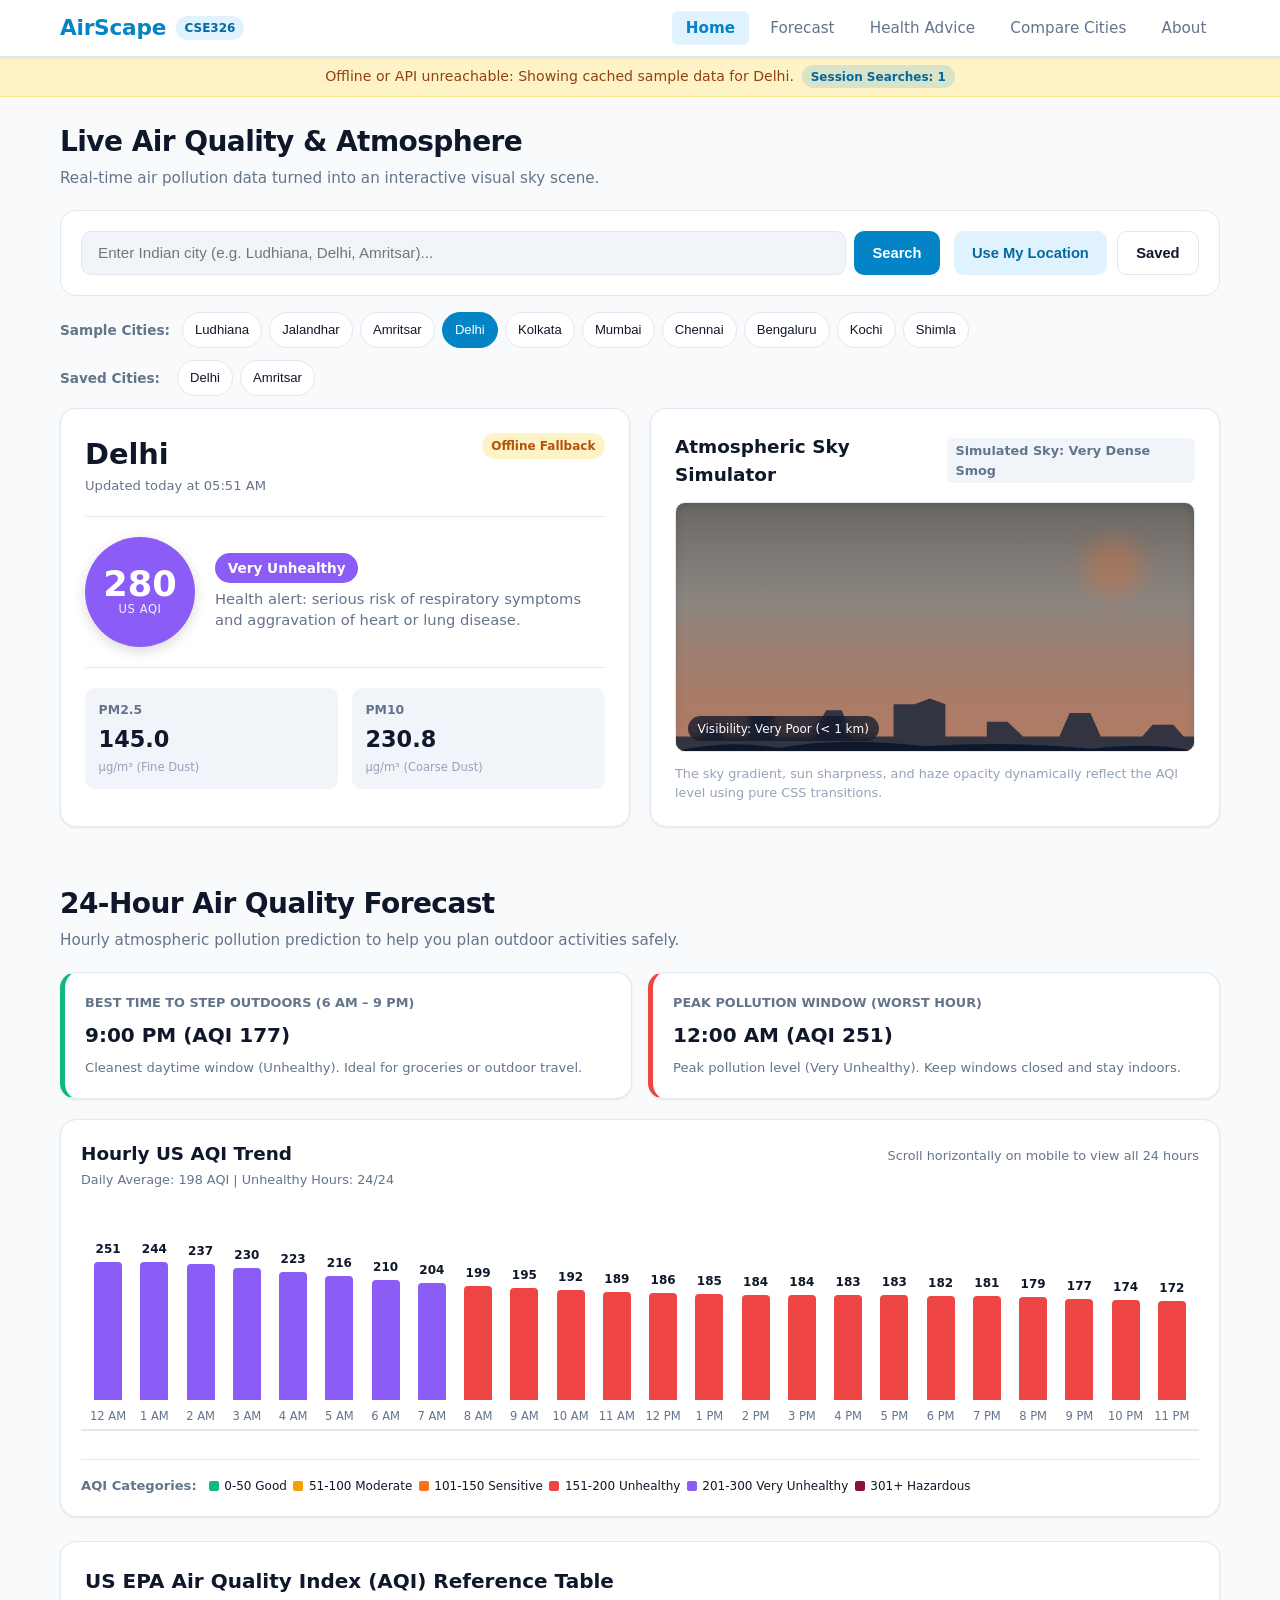
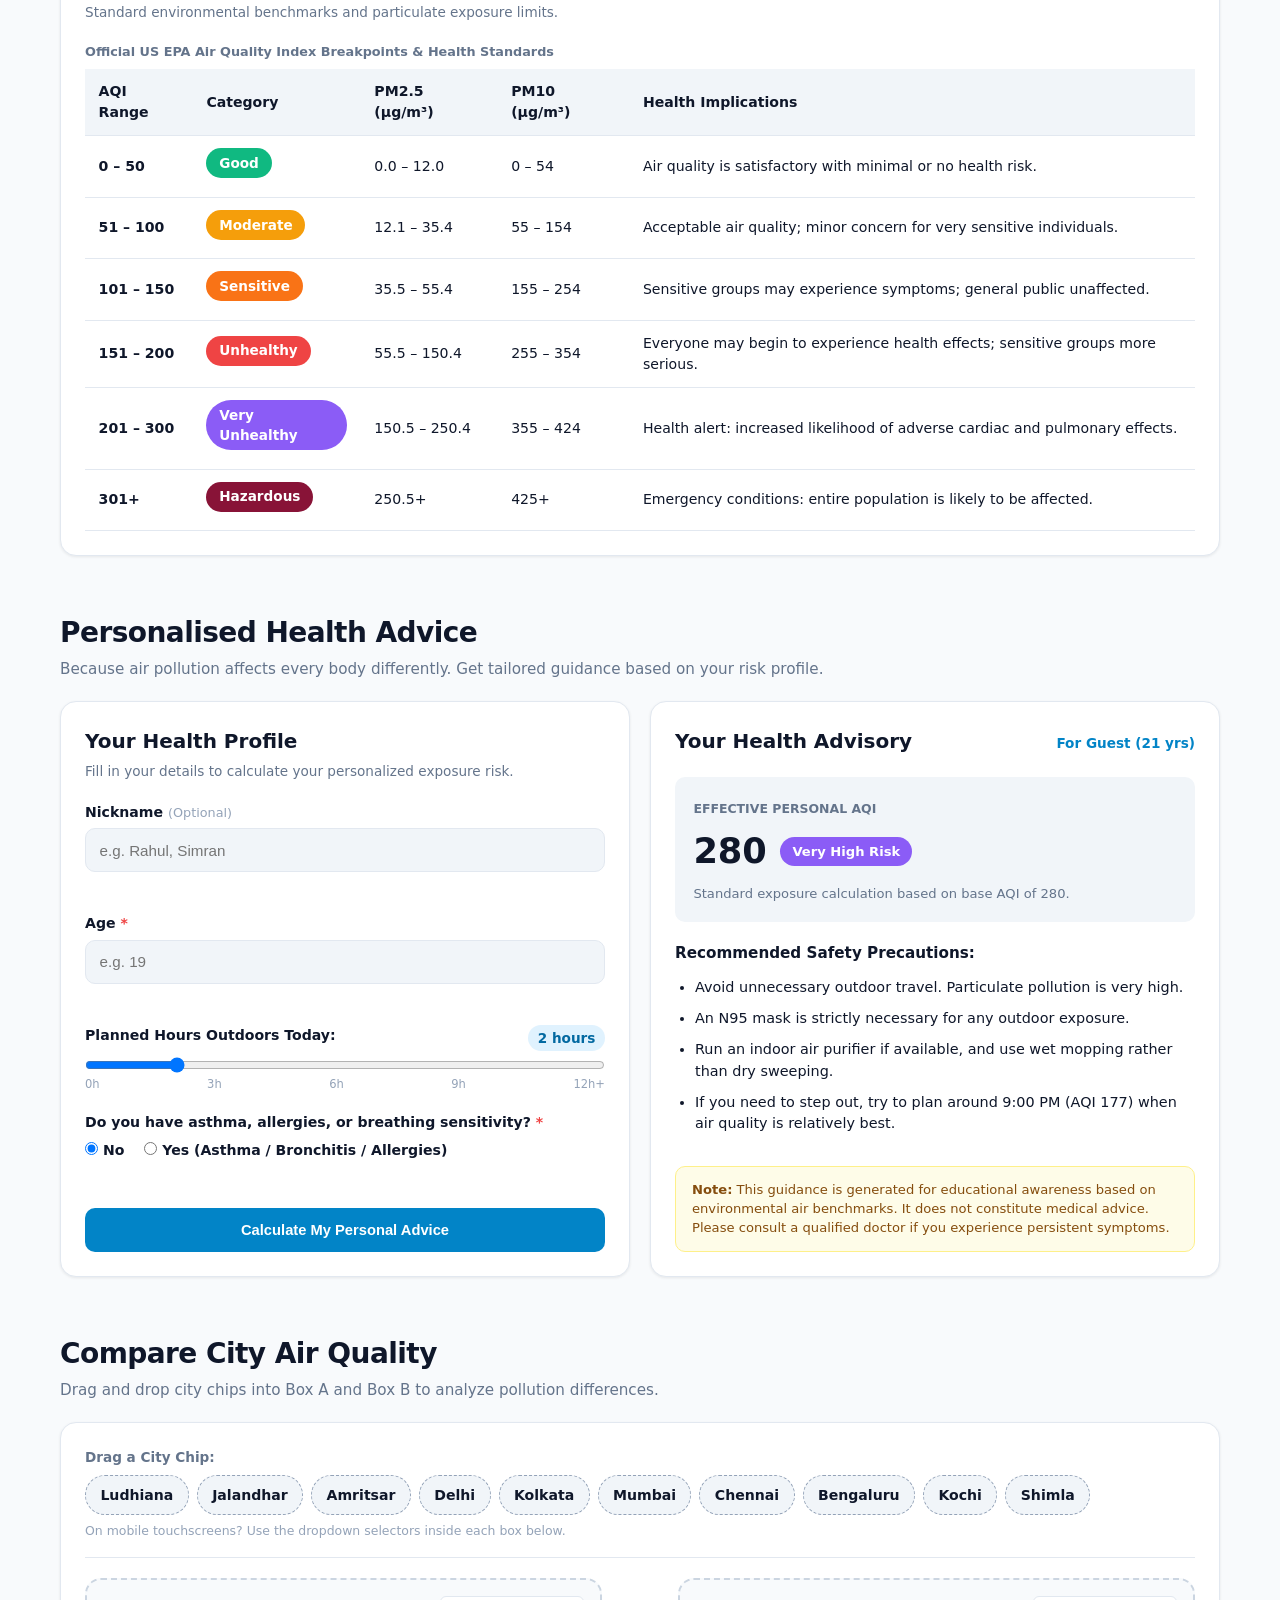
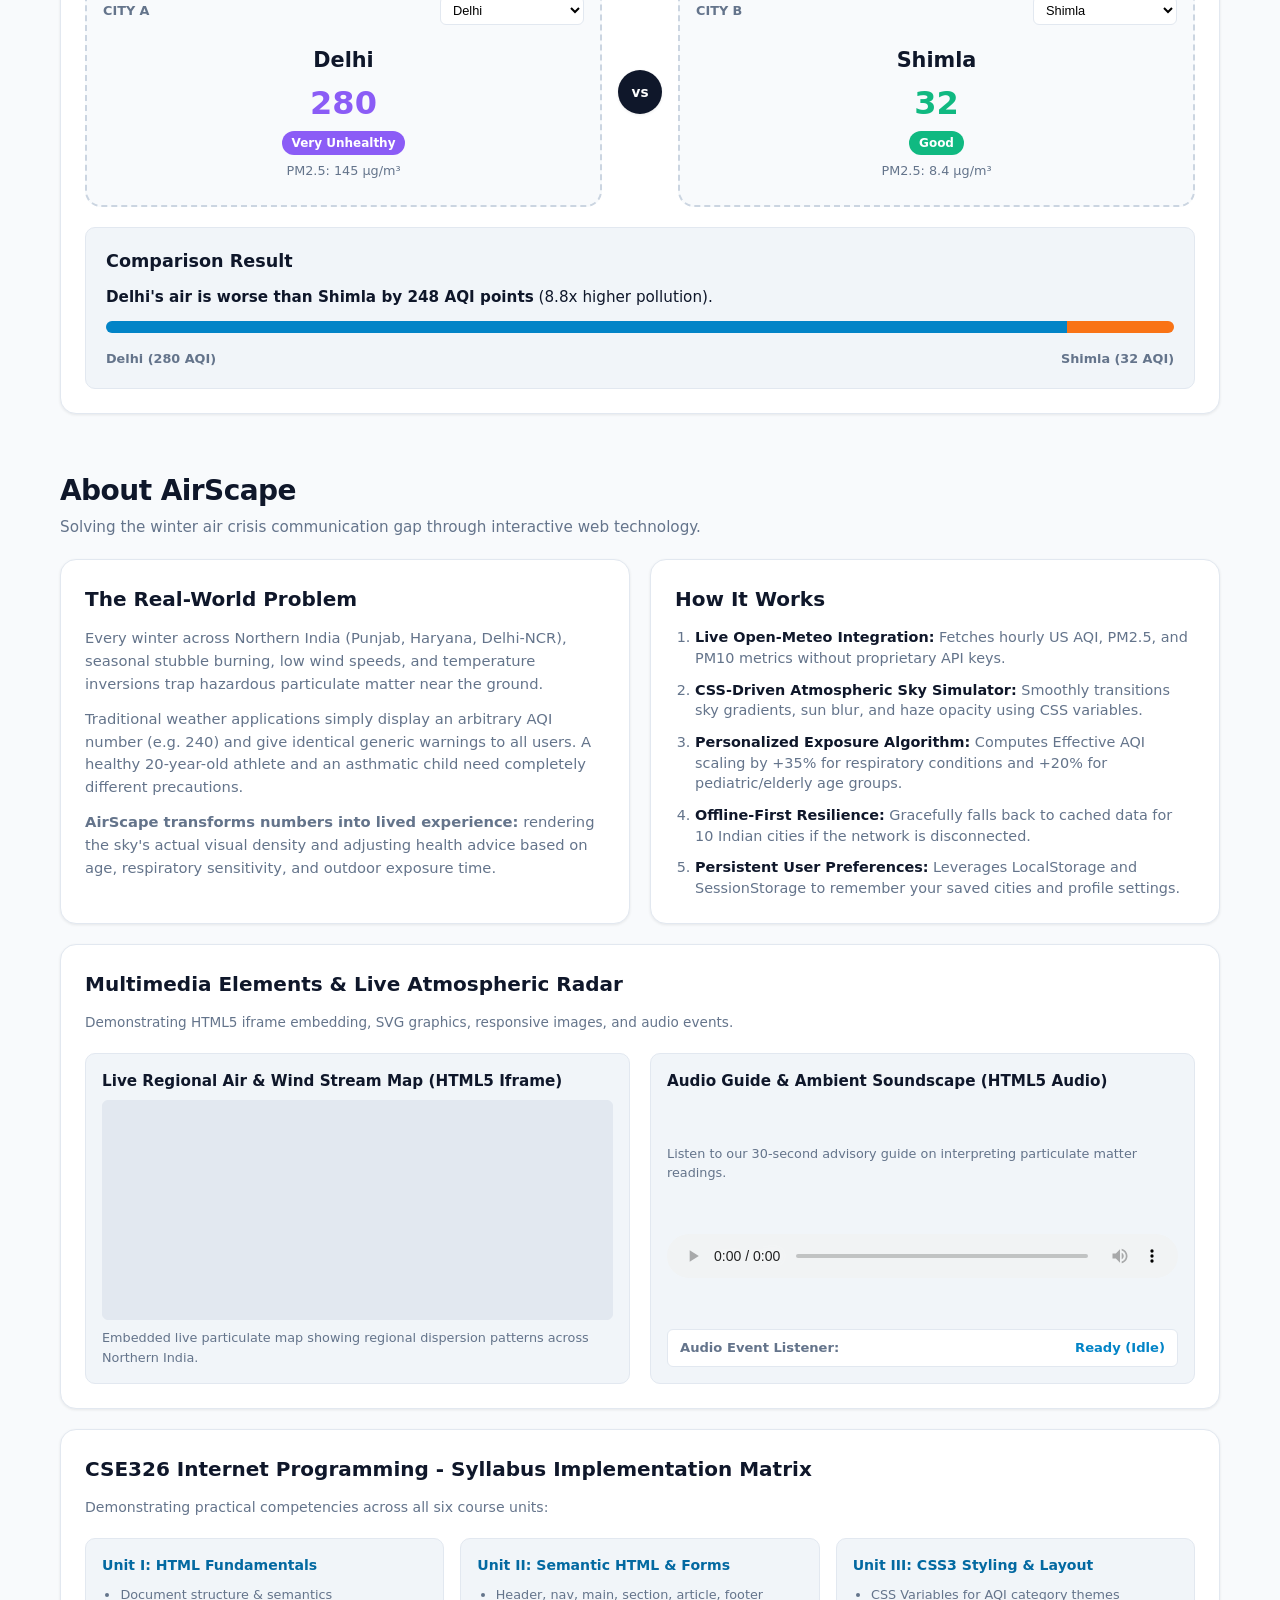
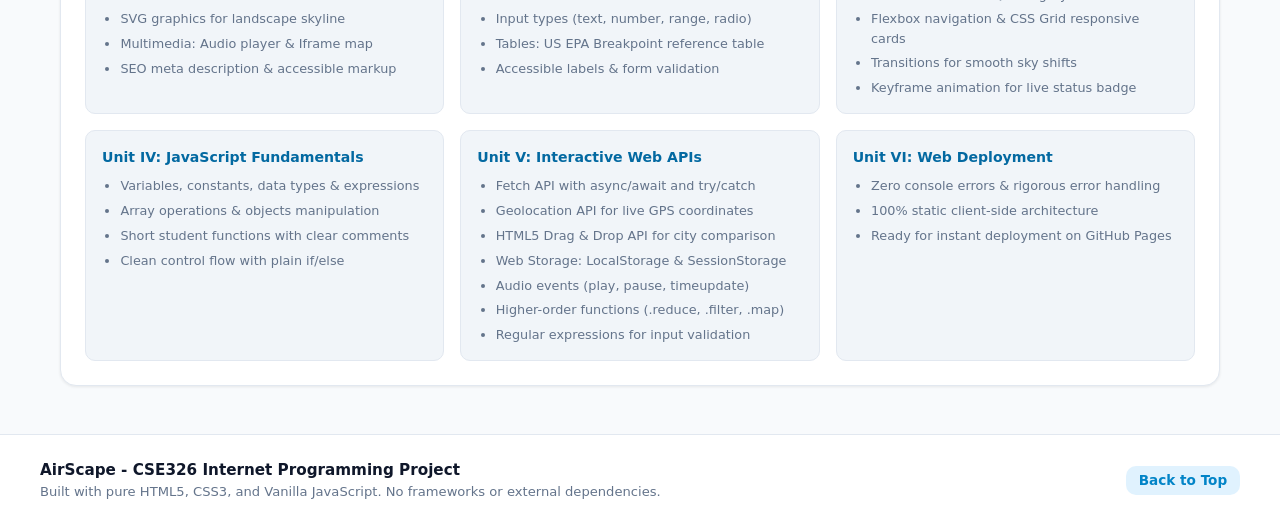
==== commit 7723bca4: "Complete 100% CSE326 syllabus coverage including tables, audio events, session storage, closures and" ====
--- a/index.html
+++ b/index.html
@@ -44,6 +44,7 @@
   <!-- Live Status / Loading Banner -->
   <div id="status-banner" class="status-banner" role="status" aria-live="polite">
     <span id="status-text">Loading AirScape...</span>
+    <span id="session-counter-badge" class="session-badge">Session Searches: 0</span>
   </div>
 
   <main class="main-content">
@@ -157,7 +158,7 @@
             <!-- CSS Haze Overlay (Becomes opaque as AQI rises) -->
             <div id="scene-haze" class="scene-haze" aria-hidden="true"></div>
 
-            <!-- Foreground Landscape Silhouette -->
+            <!-- Foreground Landscape Silhouette (Unit I: SVG Graphics) -->
             <div class="scene-silhouette" aria-hidden="true">
               <svg viewBox="0 0 500 120" preserveAspectRatio="none" class="landscape-svg">
                 <!-- City skyline and tree silhouettes -->
@@ -207,7 +208,10 @@
       <!-- 24 Hourly Chart Bars (Built with JavaScript Loop) -->
       <div class="card chart-card">
         <div class="chart-header">
-          <h3 class="chart-title">Hourly US AQI Trend</h3>
+          <div>
+            <h3 class="chart-title">Hourly US AQI Trend</h3>
+            <span id="forecast-stats-sub" class="chart-sub">Calculating daily statistics...</span>
+          </div>
           <span class="chart-sub">Scroll horizontally on mobile to view all 24 hours</span>
         </div>
 
@@ -228,6 +232,71 @@
             <span class="legend-chip" style="--chip-color: var(--aqi-very-unhealthy);">201-300 Very Unhealthy</span>
             <span class="legend-chip" style="--chip-color: var(--aqi-hazardous);">301+ Hazardous</span>
           </div>
+        </div>
+      </div>
+
+      <!-- Unit II: Tables and Data Representation -->
+      <div class="card table-card">
+        <h3 class="card-subtitle">US EPA Air Quality Index (AQI) Reference Table</h3>
+        <p class="form-instructions">Standard environmental benchmarks and particulate exposure limits.</p>
+        
+        <div class="table-responsive">
+          <table class="aqi-reference-table">
+            <caption>Official US EPA Air Quality Index Breakpoints & Health Standards</caption>
+            <thead>
+              <tr>
+                <th scope="col">AQI Range</th>
+                <th scope="col">Category</th>
+                <th scope="col">PM2.5 (µg/m³)</th>
+                <th scope="col">PM10 (µg/m³)</th>
+                <th scope="col">Health Implications</th>
+              </tr>
+            </thead>
+            <tbody>
+              <tr>
+                <td><strong>0 – 50</strong></td>
+                <td><span class="category-pill pill-good">Good</span></td>
+                <td>0.0 – 12.0</td>
+                <td>0 – 54</td>
+                <td>Air quality is satisfactory with minimal or no health risk.</td>
+              </tr>
+              <tr>
+                <td><strong>51 – 100</strong></td>
+                <td><span class="category-pill pill-moderate">Moderate</span></td>
+                <td>12.1 – 35.4</td>
+                <td>55 – 154</td>
+                <td>Acceptable air quality; minor concern for very sensitive individuals.</td>
+              </tr>
+              <tr>
+                <td><strong>101 – 150</strong></td>
+                <td><span class="category-pill pill-sensitive">Sensitive</span></td>
+                <td>35.5 – 55.4</td>
+                <td>155 – 254</td>
+                <td>Sensitive groups may experience symptoms; general public unaffected.</td>
+              </tr>
+              <tr>
+                <td><strong>151 – 200</strong></td>
+                <td><span class="category-pill pill-unhealthy">Unhealthy</span></td>
+                <td>55.5 – 150.4</td>
+                <td>255 – 354</td>
+                <td>Everyone may begin to experience health effects; sensitive groups more serious.</td>
+              </tr>
+              <tr>
+                <td><strong>201 – 300</strong></td>
+                <td><span class="category-pill pill-very-unhealthy">Very Unhealthy</span></td>
+                <td>150.5 – 250.4</td>
+                <td>355 – 424</td>
+                <td>Health alert: increased likelihood of adverse cardiac and pulmonary effects.</td>
+              </tr>
+              <tr>
+                <td><strong>301+</strong></td>
+                <td><span class="category-pill pill-hazardous">Hazardous</span></td>
+                <td>250.5+</td>
+                <td>425+</td>
+                <td>Emergency conditions: entire population is likely to be affected.</td>
+              </tr>
+            </tbody>
+          </table>
         </div>
       </div>
     </section>
@@ -471,11 +540,51 @@
               <strong>Offline-First Resilience:</strong> Gracefully falls back to cached data for 10 Indian cities if the network is disconnected.
             </li>
             <li>
-              <strong>Persistent User Preferences:</strong> Leverages LocalStorage to remember your saved cities and profile settings.
+              <strong>Persistent User Preferences:</strong> Leverages LocalStorage and SessionStorage to remember your saved cities and profile settings.
             </li>
           </ol>
         </article>
       </div>
+
+      <!-- Unit I & Unit V: Multimedia Elements (Audio, Video, Iframe, Images) -->
+      <article class="card media-card">
+        <h3 class="about-card-title">Multimedia Elements & Live Atmospheric Radar</h3>
+        <p class="form-instructions">Demonstrating HTML5 iframe embedding, SVG graphics, responsive images, and audio events.</p>
+
+        <div class="multimedia-grid">
+          <!-- HTML5 Iframe Component -->
+          <div class="media-box">
+            <h4 class="media-subtitle">Live Regional Air & Wind Stream Map (HTML5 Iframe)</h4>
+            <div class="iframe-container">
+              <iframe 
+                src="https://embed.windy.com/embed.html?type=map&location=coordinates&metricRain=default&metricTemp=default&metricWind=default&zoom=5&overlay=pm25&product=ecmwf&level=surface&lat=28.65&lon=77.23" 
+                title="Regional PM2.5 Dispersion and Wind Map" 
+                class="embedded-iframe" 
+                loading="lazy"
+              ></iframe>
+            </div>
+            <p class="media-caption">Embedded live particulate map showing regional dispersion patterns across Northern India.</p>
+          </div>
+
+          <!-- HTML5 Audio Component with Event Handling -->
+          <div class="media-box audio-box">
+            <h4 class="media-subtitle">Audio Guide & Ambient Soundscape (HTML5 Audio)</h4>
+            <p class="media-caption">Listen to our 30-second advisory guide on interpreting particulate matter readings.</p>
+            
+            <audio id="airscape-audio" class="audio-player" controls preload="metadata">
+              <!-- Using standard royalty-free / browser-compatible sample audio -->
+              <source src="https://actions.google.com/sounds/v1/weather/wind_blowing_soft.ogg" type="audio/ogg">
+              <source src="https://actions.google.com/sounds/v1/weather/wind_blowing_soft.mp3" type="audio/mpeg">
+              Your browser does not support the audio element.
+            </audio>
+
+            <div class="audio-status-box">
+              <span class="audio-status-label">Audio Event Listener:</span>
+              <span id="audio-event-status" class="audio-status-value">Ready (Idle)</span>
+            </div>
+          </div>
+        </div>
+      </article>
 
       <!-- CSE326 Syllabus Checklist Card -->
       <article class="card syllabus-card">
@@ -486,9 +595,10 @@
           <div class="syllabus-unit">
             <h4>Unit I: HTML Fundamentals</h4>
             <ul>
-              <li>Semantic document structure</li>
+              <li>Document structure & semantics</li>
               <li>SVG graphics for landscape skyline</li>
-              <li>Accessible meta viewport & SEO descriptions</li>
+              <li>Multimedia: Audio player & Iframe map</li>
+              <li>SEO meta description & accessible markup</li>
             </ul>
           </div>
           <div class="syllabus-unit">
@@ -496,32 +606,37 @@
             <ul>
               <li>Header, nav, main, section, article, footer</li>
               <li>Input types (text, number, range, radio)</li>
-              <li>Accessible labels and aria-live announcements</li>
+              <li>Tables: US EPA Breakpoint reference table</li>
+              <li>Accessible labels & form validation</li>
             </ul>
           </div>
           <div class="syllabus-unit">
             <h4>Unit III: CSS3 Styling & Layout</h4>
             <ul>
-              <li>CSS Variables for AQI colors & themes</li>
+              <li>CSS Variables for AQI category themes</li>
               <li>Flexbox navigation & CSS Grid responsive cards</li>
-              <li>Transitions for smooth sky and sun shifts</li>
+              <li>Transitions for smooth sky shifts</li>
+              <li>Keyframe animation for live status badge</li>
             </ul>
           </div>
           <div class="syllabus-unit">
             <h4>Unit IV: JavaScript Fundamentals</h4>
             <ul>
-              <li>Clean variables, operators, and functions</li>
-              <li>Array operations for 24-hour calculations</li>
-              <li>Descriptive student comments on all functions</li>
+              <li>Variables, constants, data types & expressions</li>
+              <li>Array operations & objects manipulation</li>
+              <li>Short student functions with clear comments</li>
+              <li>Clean control flow with plain if/else</li>
             </ul>
           </div>
           <div class="syllabus-unit">
             <h4>Unit V: Interactive Web APIs</h4>
             <ul>
               <li>Fetch API with async/await and try/catch</li>
-              <li>Geolocation API for live coordinates</li>
+              <li>Geolocation API for live GPS coordinates</li>
               <li>HTML5 Drag & Drop API for city comparison</li>
-              <li>Web Storage API (localStorage) persistence</li>
+              <li>Web Storage: LocalStorage & SessionStorage</li>
+              <li>Audio events (play, pause, timeupdate)</li>
+              <li>Higher-order functions (.reduce, .filter, .map)</li>
               <li>Regular expressions for input validation</li>
             </ul>
           </div>
--- a/style.css
+++ b/style.css
@@ -187,7 +187,7 @@
 }
 
 /* --------------------------------------------------------------------------
-   4. Status Banner
+   4. Status Banner & Session Storage Badge (Unit V)
    -------------------------------------------------------------------------- */
 .status-banner {
   background-color: #e0f2fe;
@@ -197,7 +197,22 @@
   font-size: 0.88rem;
   font-weight: 500;
   border-bottom: 1px solid #bae6fd;
+  display: flex;
+  align-items: center;
+  justify-content: center;
+  flex-wrap: wrap;
+  gap: 0.5rem;
   transition: background-color var(--transition-smooth), color var(--transition-smooth);
+}
+
+.session-badge {
+  display: inline-block;
+  padding: 0.15rem 0.55rem;
+  border-radius: var(--radius-full);
+  background-color: rgba(2, 132, 199, 0.15);
+  color: #0369a1;
+  font-size: 0.75rem;
+  font-weight: 600;
 }
 
 .status-banner.offline {
@@ -445,9 +460,23 @@
   border-radius: var(--radius-full);
 }
 
+/* Unit III: CSS Animations (@keyframes) */
+@keyframes pulse-live {
+  0% {
+    box-shadow: 0 0 0 0 rgba(21, 128, 61, 0.4);
+  }
+  70% {
+    box-shadow: 0 0 0 6px rgba(21, 128, 61, 0);
+  }
+  100% {
+    box-shadow: 0 0 0 0 rgba(21, 128, 61, 0);
+  }
+}
+
 .badge-live {
   background-color: #dcfce7;
   color: #15803d;
+  animation: pulse-live 2.5s infinite;
 }
 
 .badge-fallback {
@@ -715,6 +744,8 @@
   display: flex;
   justify-content: space-between;
   align-items: baseline;
+  flex-wrap: wrap;
+  gap: 0.5rem;
   margin-bottom: 1.25rem;
 }
 
@@ -841,6 +872,52 @@
   height: 10px;
   border-radius: 2px;
   background-color: var(--chip-color);
+}
+
+/* --------------------------------------------------------------------------
+   Unit II: Tables and Data Representation
+   -------------------------------------------------------------------------- */
+.table-card {
+  margin-top: 1.5rem;
+}
+
+.table-responsive {
+  width: 100%;
+  overflow-x: auto;
+  margin-top: 0.75rem;
+}
+
+.aqi-reference-table {
+  width: 100%;
+  border-collapse: collapse;
+  text-align: left;
+  font-size: 0.88rem;
+  min-width: 600px;
+}
+
+.aqi-reference-table caption {
+  text-align: left;
+  font-size: 0.8rem;
+  font-weight: 600;
+  color: var(--text-muted);
+  margin-bottom: 0.5rem;
+  caption-side: top;
+}
+
+.aqi-reference-table th,
+.aqi-reference-table td {
+  padding: 0.75rem 0.85rem;
+  border-bottom: 1px solid var(--border-color);
+}
+
+.aqi-reference-table th {
+  background-color: var(--bg-subtle);
+  color: var(--text-main);
+  font-weight: 600;
+}
+
+.aqi-reference-table tr:hover {
+  background-color: #f8fafc;
 }
 
 /* --------------------------------------------------------------------------
@@ -1298,6 +1375,89 @@
 }
 
 /* --------------------------------------------------------------------------
+   Unit I & Unit V: Multimedia Elements (Audio, Video, Iframe)
+   -------------------------------------------------------------------------- */
+.media-card {
+  margin-top: 1.25rem;
+}
+
+.multimedia-grid {
+  display: grid;
+  grid-template-columns: 1fr 1fr;
+  gap: 1.25rem;
+  margin-top: 0.75rem;
+}
+
+.media-box {
+  background-color: var(--bg-subtle);
+  border: 1px solid var(--border-color);
+  border-radius: var(--radius-md);
+  padding: 1rem;
+  display: flex;
+  flex-direction: column;
+}
+
+.media-subtitle {
+  font-size: 0.95rem;
+  font-weight: 700;
+  color: var(--text-main);
+  margin-bottom: 0.5rem;
+}
+
+.iframe-container {
+  position: relative;
+  width: 100%;
+  height: 220px;
+  border-radius: var(--radius-sm);
+  overflow: hidden;
+  border: 1px solid var(--border-color);
+  background-color: #e2e8f0;
+}
+
+.embedded-iframe {
+  width: 100%;
+  height: 100%;
+  border: 0;
+}
+
+.audio-box {
+  justify-content: space-between;
+}
+
+.audio-player {
+  width: 100%;
+  margin: 1rem 0;
+  height: 44px;
+}
+
+.audio-status-box {
+  background-color: var(--bg-card);
+  border: 1px solid var(--border-color);
+  border-radius: var(--radius-sm);
+  padding: 0.5rem 0.75rem;
+  font-size: 0.82rem;
+  display: flex;
+  justify-content: space-between;
+  align-items: center;
+}
+
+.audio-status-label {
+  font-weight: 600;
+  color: var(--text-muted);
+}
+
+.audio-status-value {
+  font-weight: 600;
+  color: var(--primary-color);
+}
+
+.media-caption {
+  font-size: 0.8rem;
+  color: var(--text-muted);
+  margin-top: 0.5rem;
+}
+
+/* --------------------------------------------------------------------------
    12. Section 5: About AirScape & Syllabus Implementation Matrix
    -------------------------------------------------------------------------- */
 .about-grid {
@@ -1340,7 +1500,7 @@
 
 /* Syllabus Matrix Table / Grid */
 .syllabus-card {
-  margin-top: 0.5rem;
+  margin-top: 1.25rem;
 }
 
 .syllabus-sub {
@@ -1432,7 +1592,8 @@
 @media (max-width: 900px) {
   .overview-grid,
   .advice-layout-grid,
-  .about-grid {
+  .about-grid,
+  .multimedia-grid {
     grid-template-columns: 1fr;
   }
 
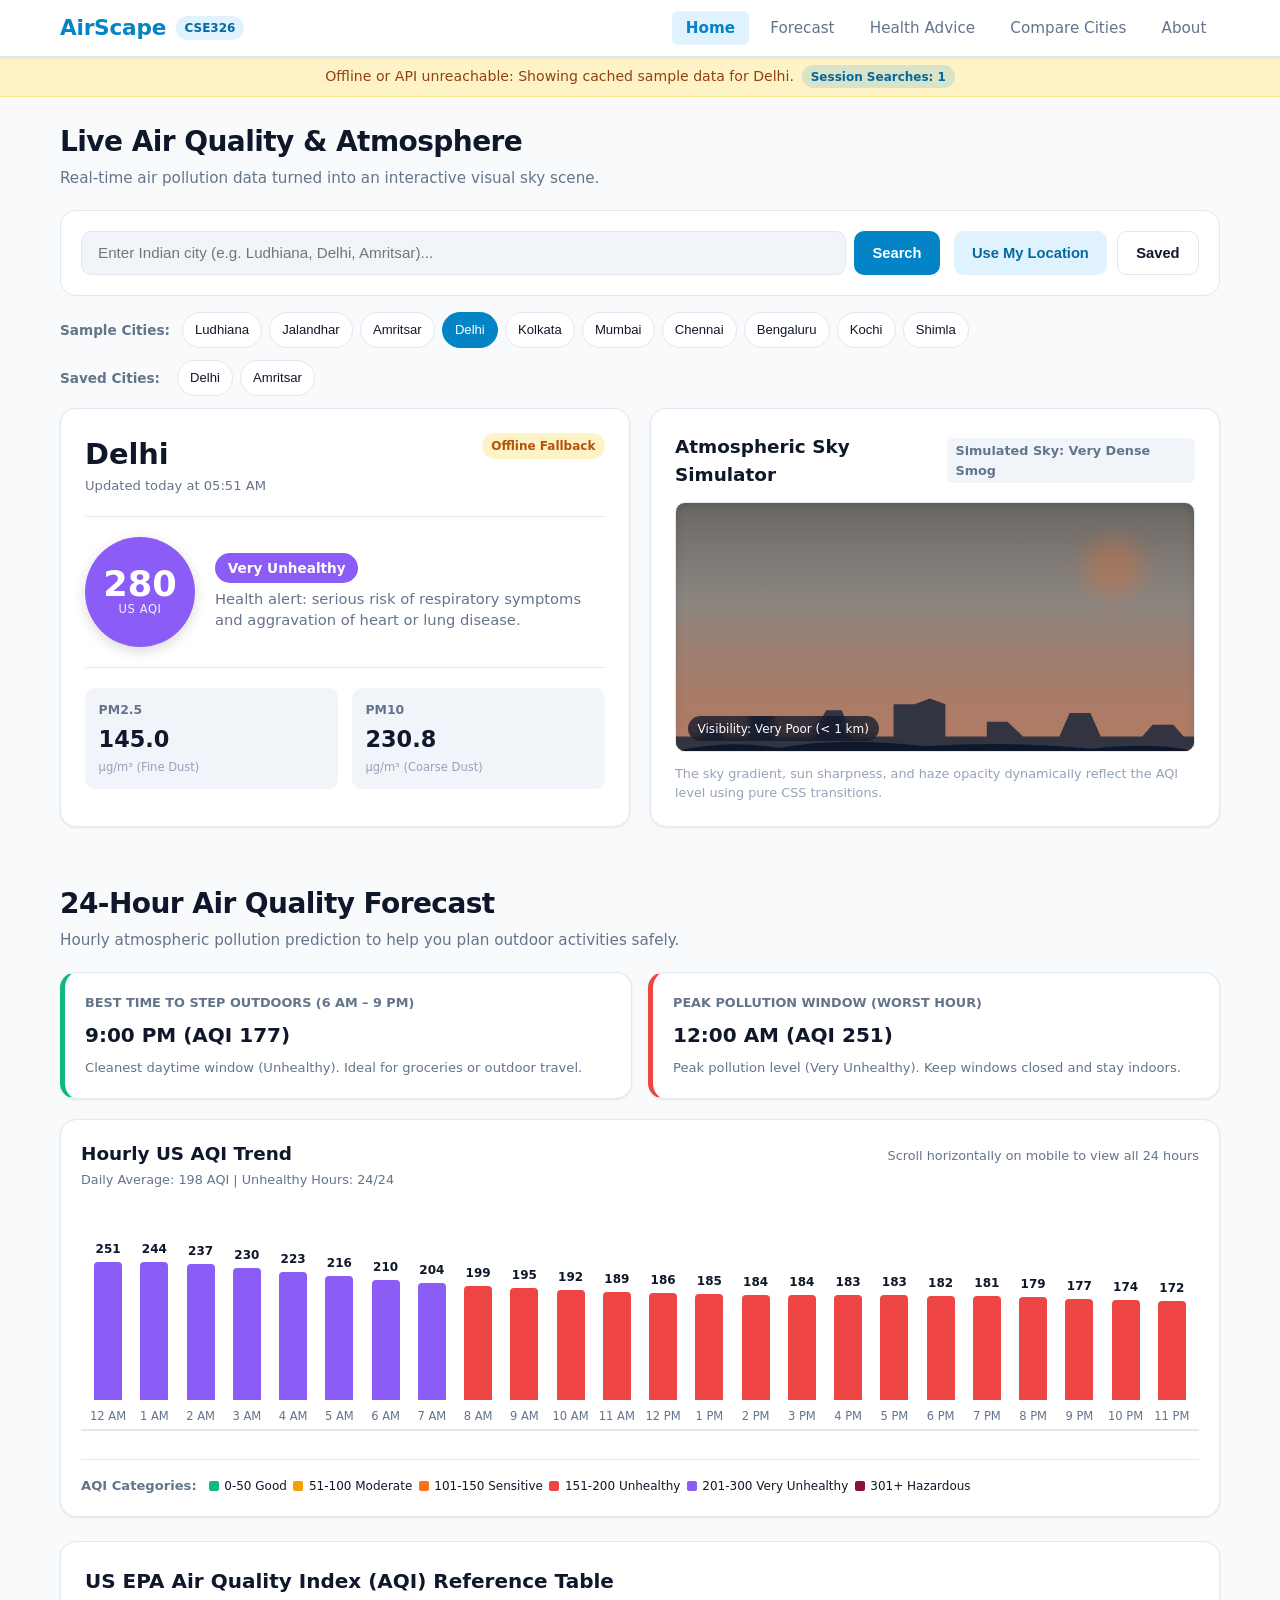
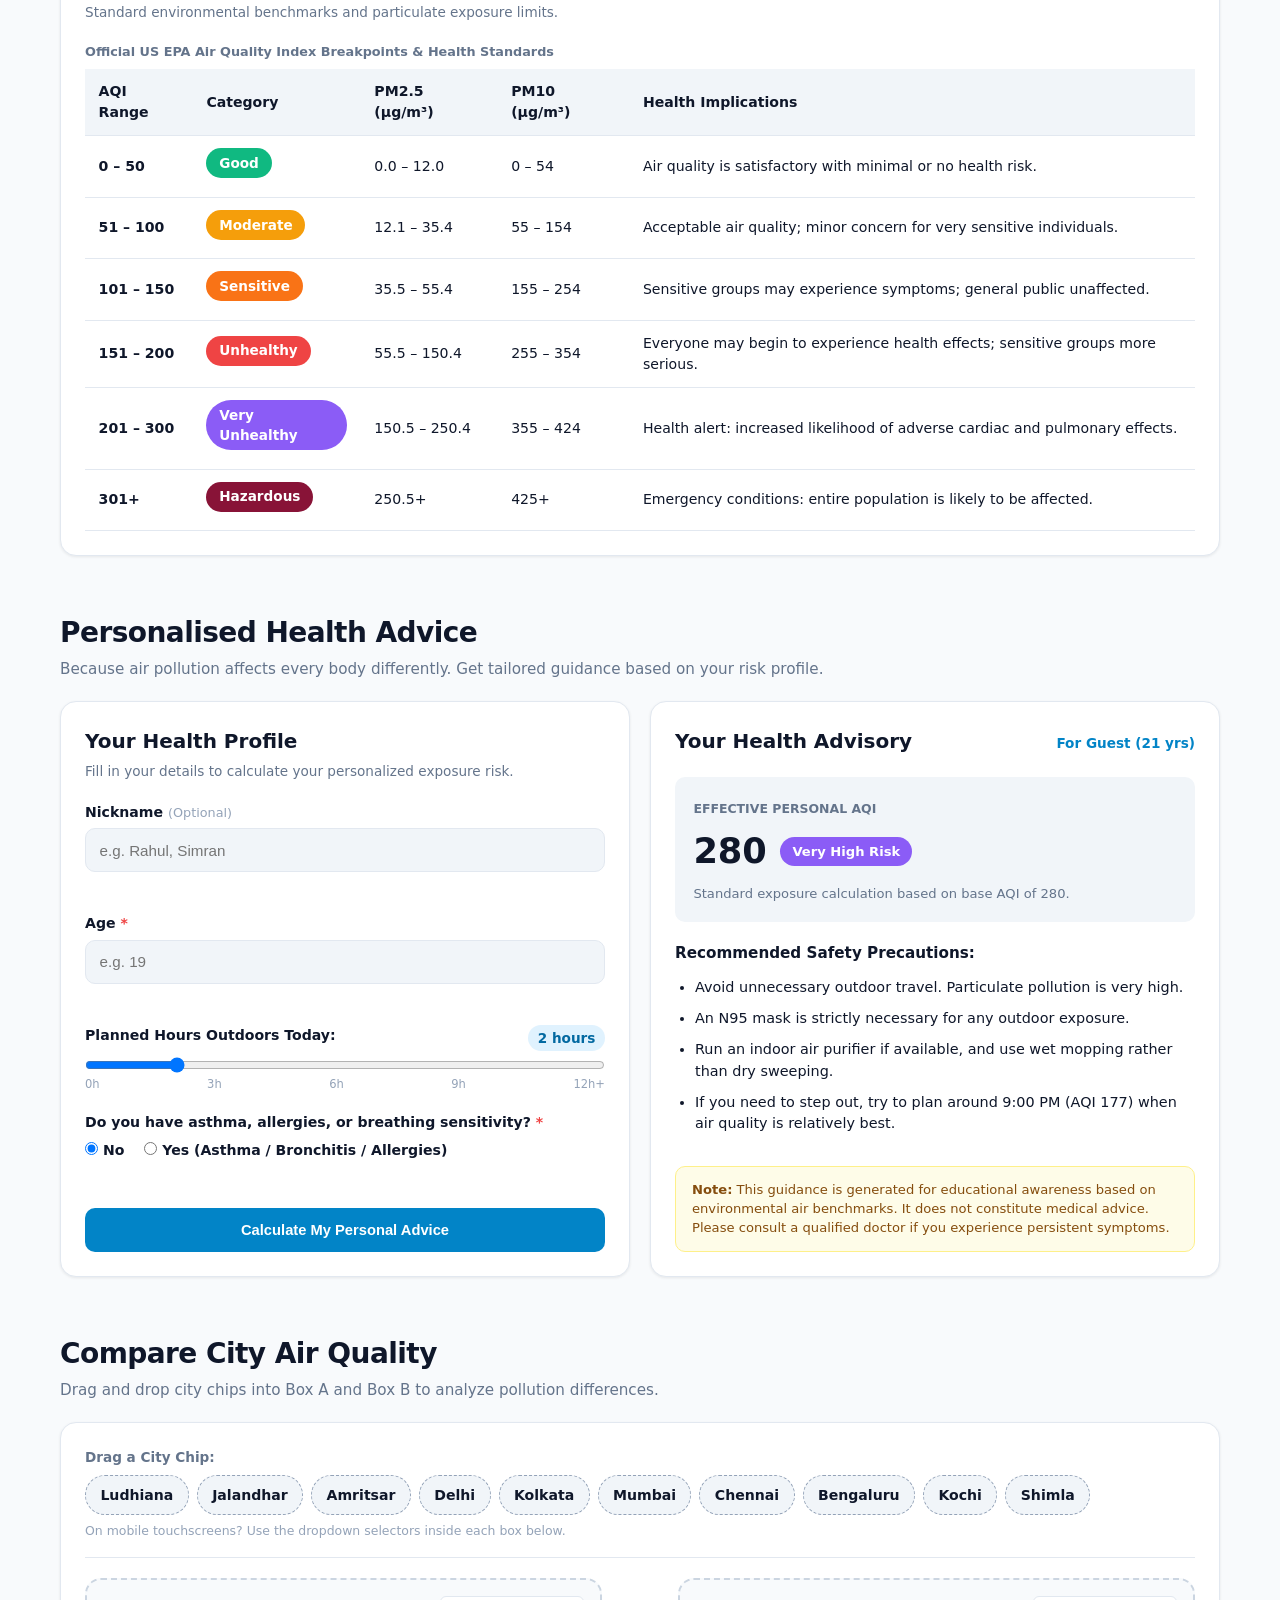
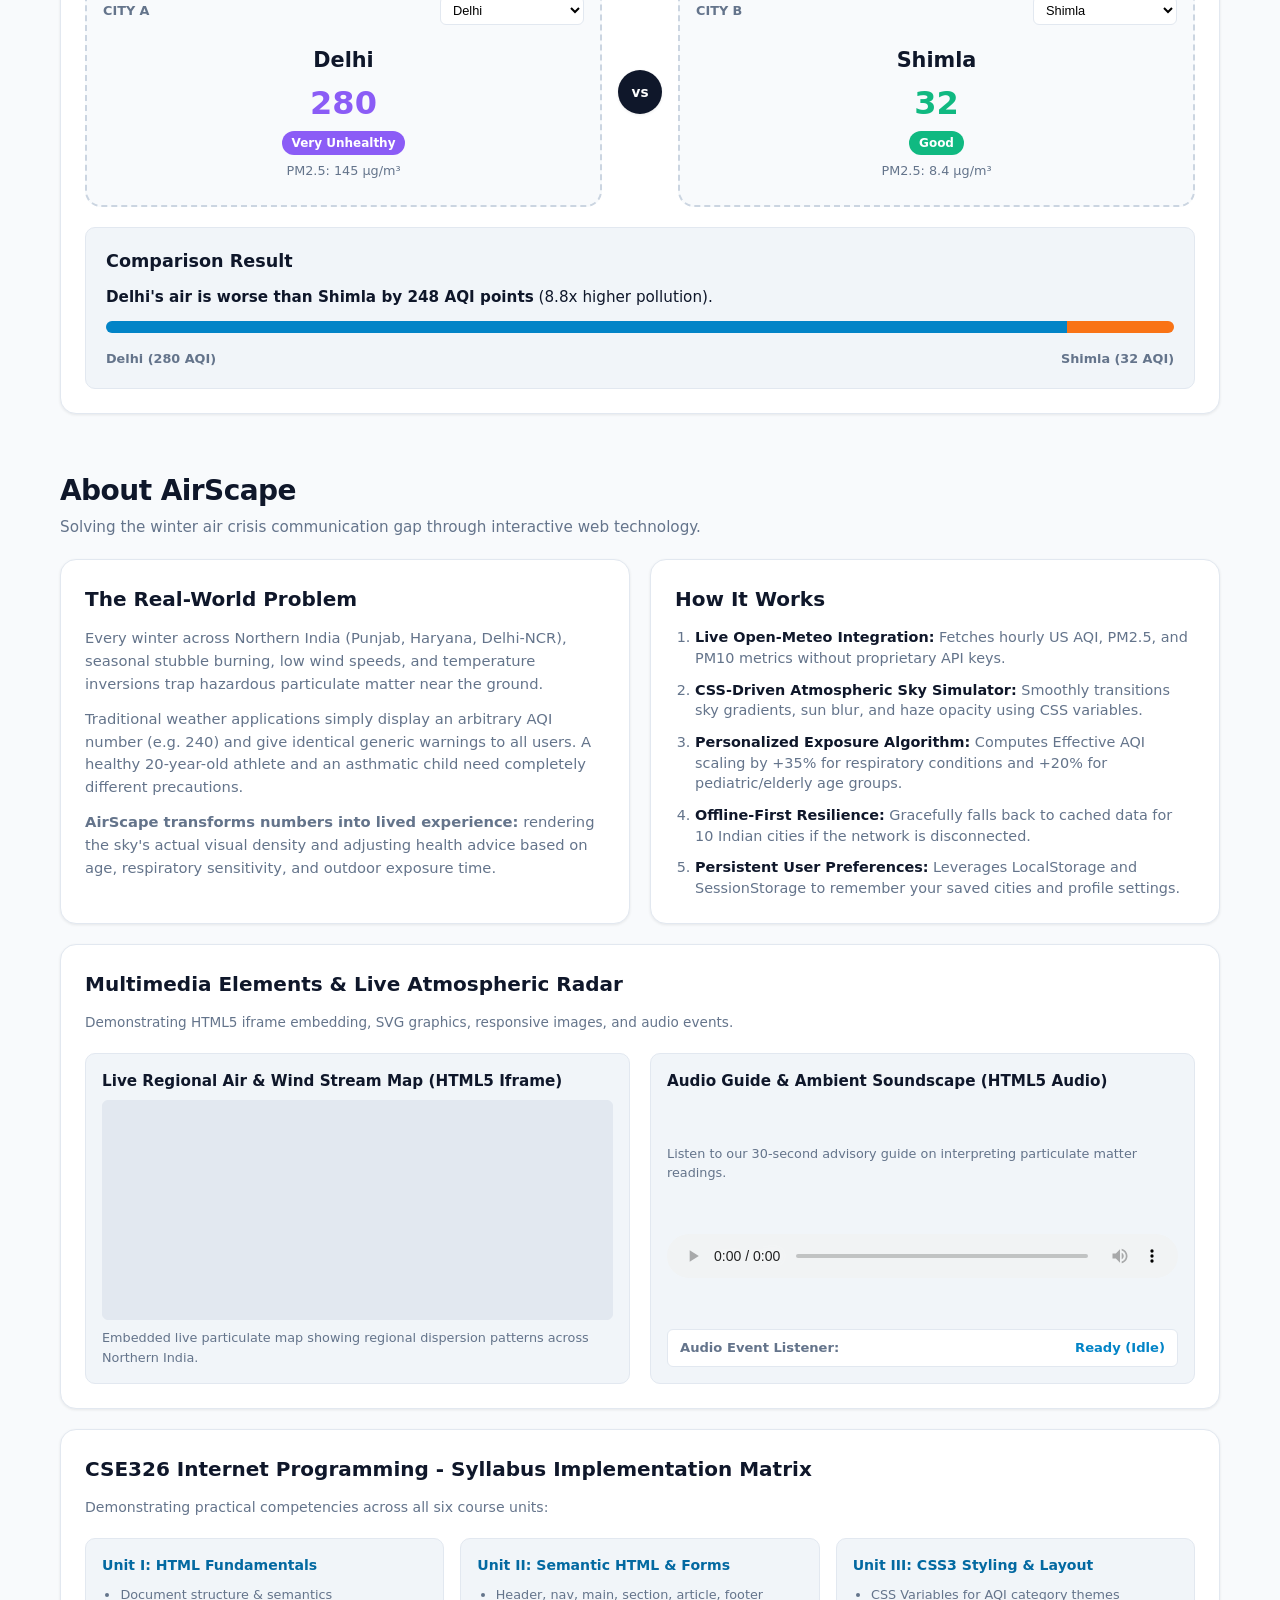
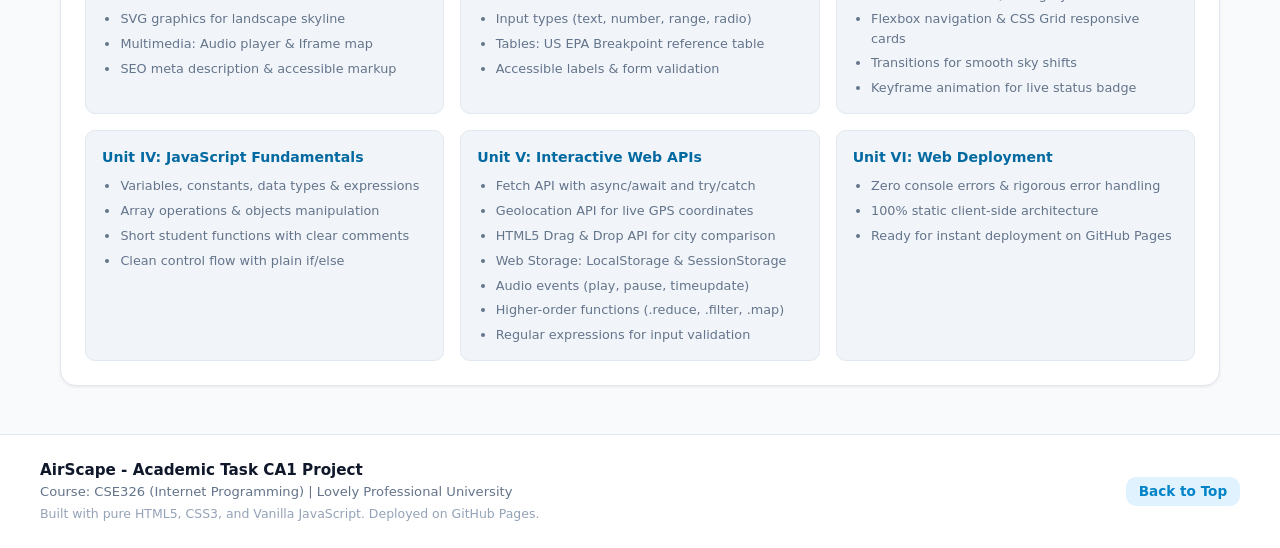
==== commit 326ac3e2: "Align README, footer and rubrics with LPU CSE326 CA1 specifications" ====
--- a/index.html
+++ b/index.html
@@ -660,8 +660,9 @@
   <footer class="site-footer">
     <div class="footer-container">
       <div class="footer-left">
-        <p class="footer-title">AirScape - CSE326 Internet Programming Project</p>
-        <p class="footer-desc">Built with pure HTML5, CSS3, and Vanilla JavaScript. No frameworks or external dependencies.</p>
+        <p class="footer-title">AirScape - Academic Task CA1 Project</p>
+        <p class="footer-desc">Course: CSE326 (Internet Programming) | Lovely Professional University</p>
+        <p class="footer-team">Built with pure HTML5, CSS3, and Vanilla JavaScript. Deployed on GitHub Pages.</p>
       </div>
       <div class="footer-right">
         <a href="#home" class="back-to-top-btn" title="Back to top of page">Back to Top</a>
--- a/style.css
+++ b/style.css
@@ -1569,6 +1569,12 @@
   color: var(--text-muted);
 }
 
+.footer-team {
+  font-size: 0.78rem;
+  color: var(--text-light);
+  margin-top: 0.2rem;
+}
+
 .back-to-top-btn {
   text-decoration: none;
   font-size: 0.85rem;
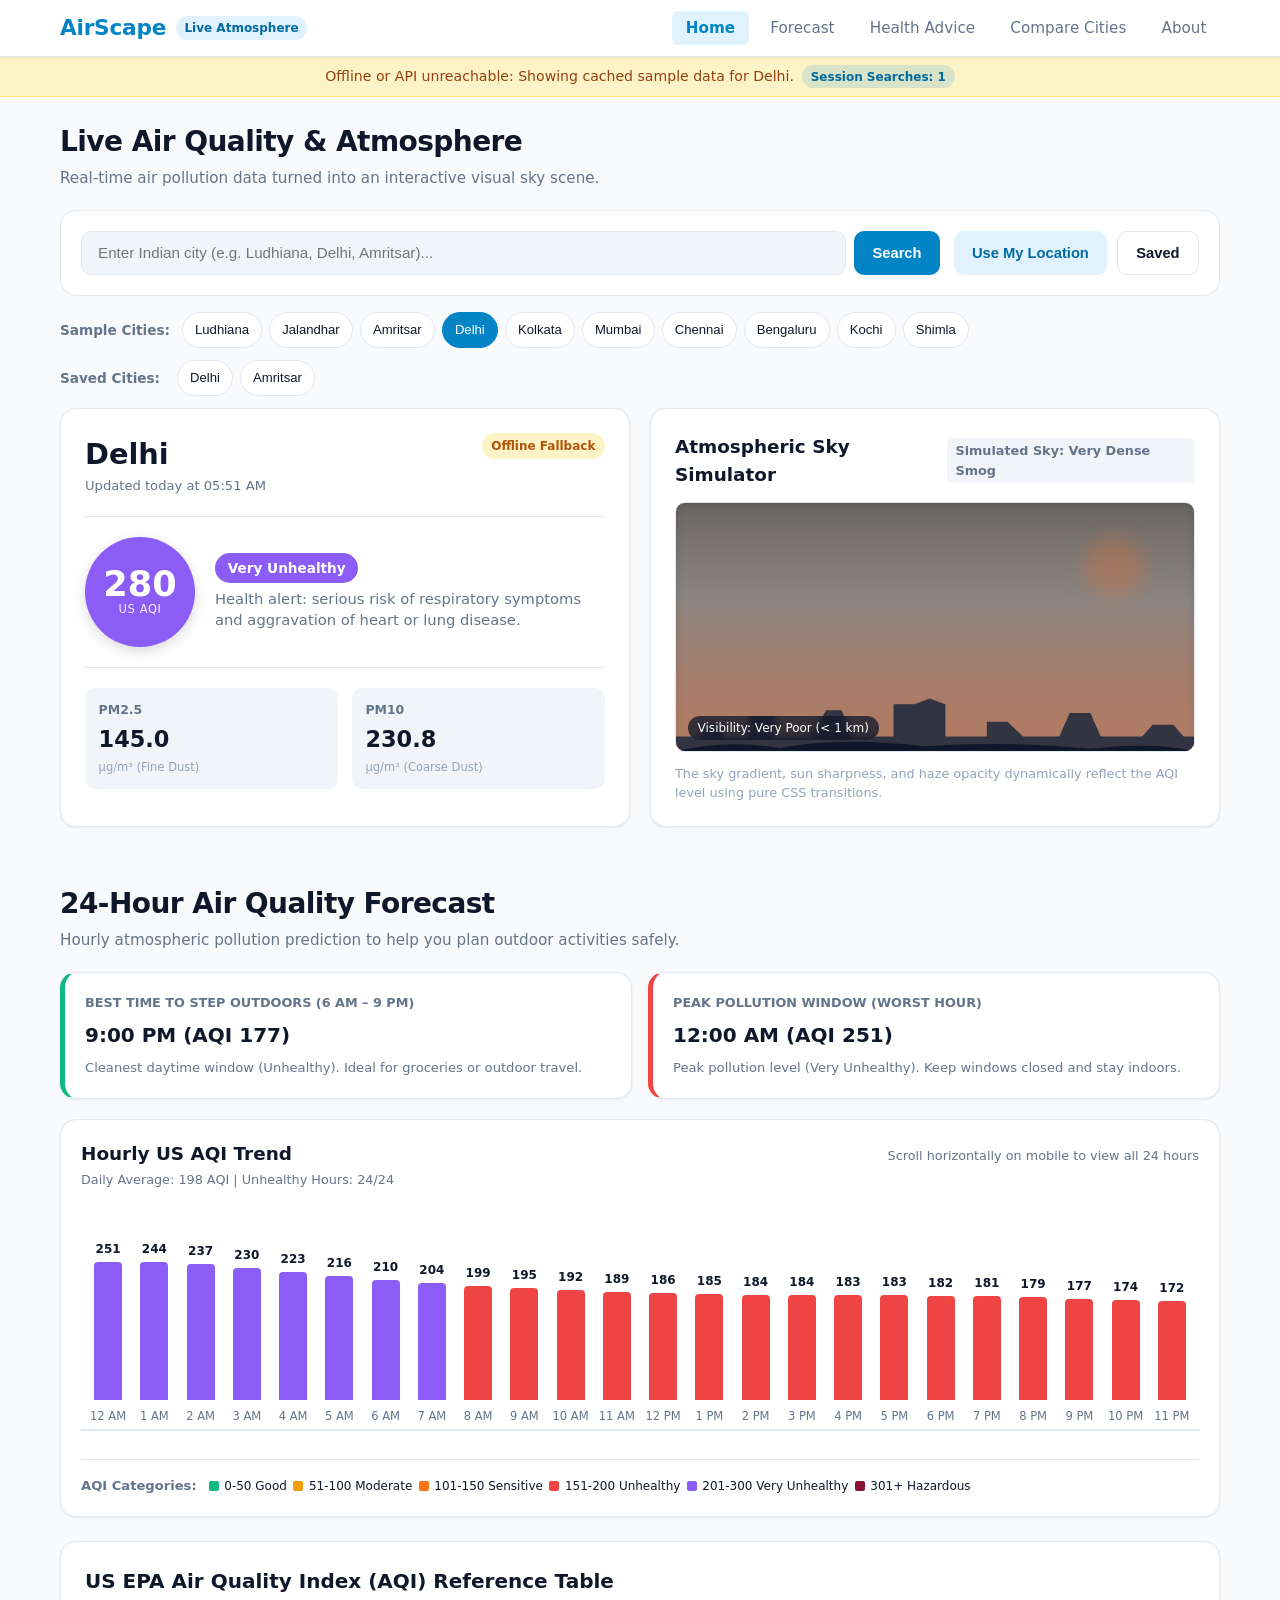
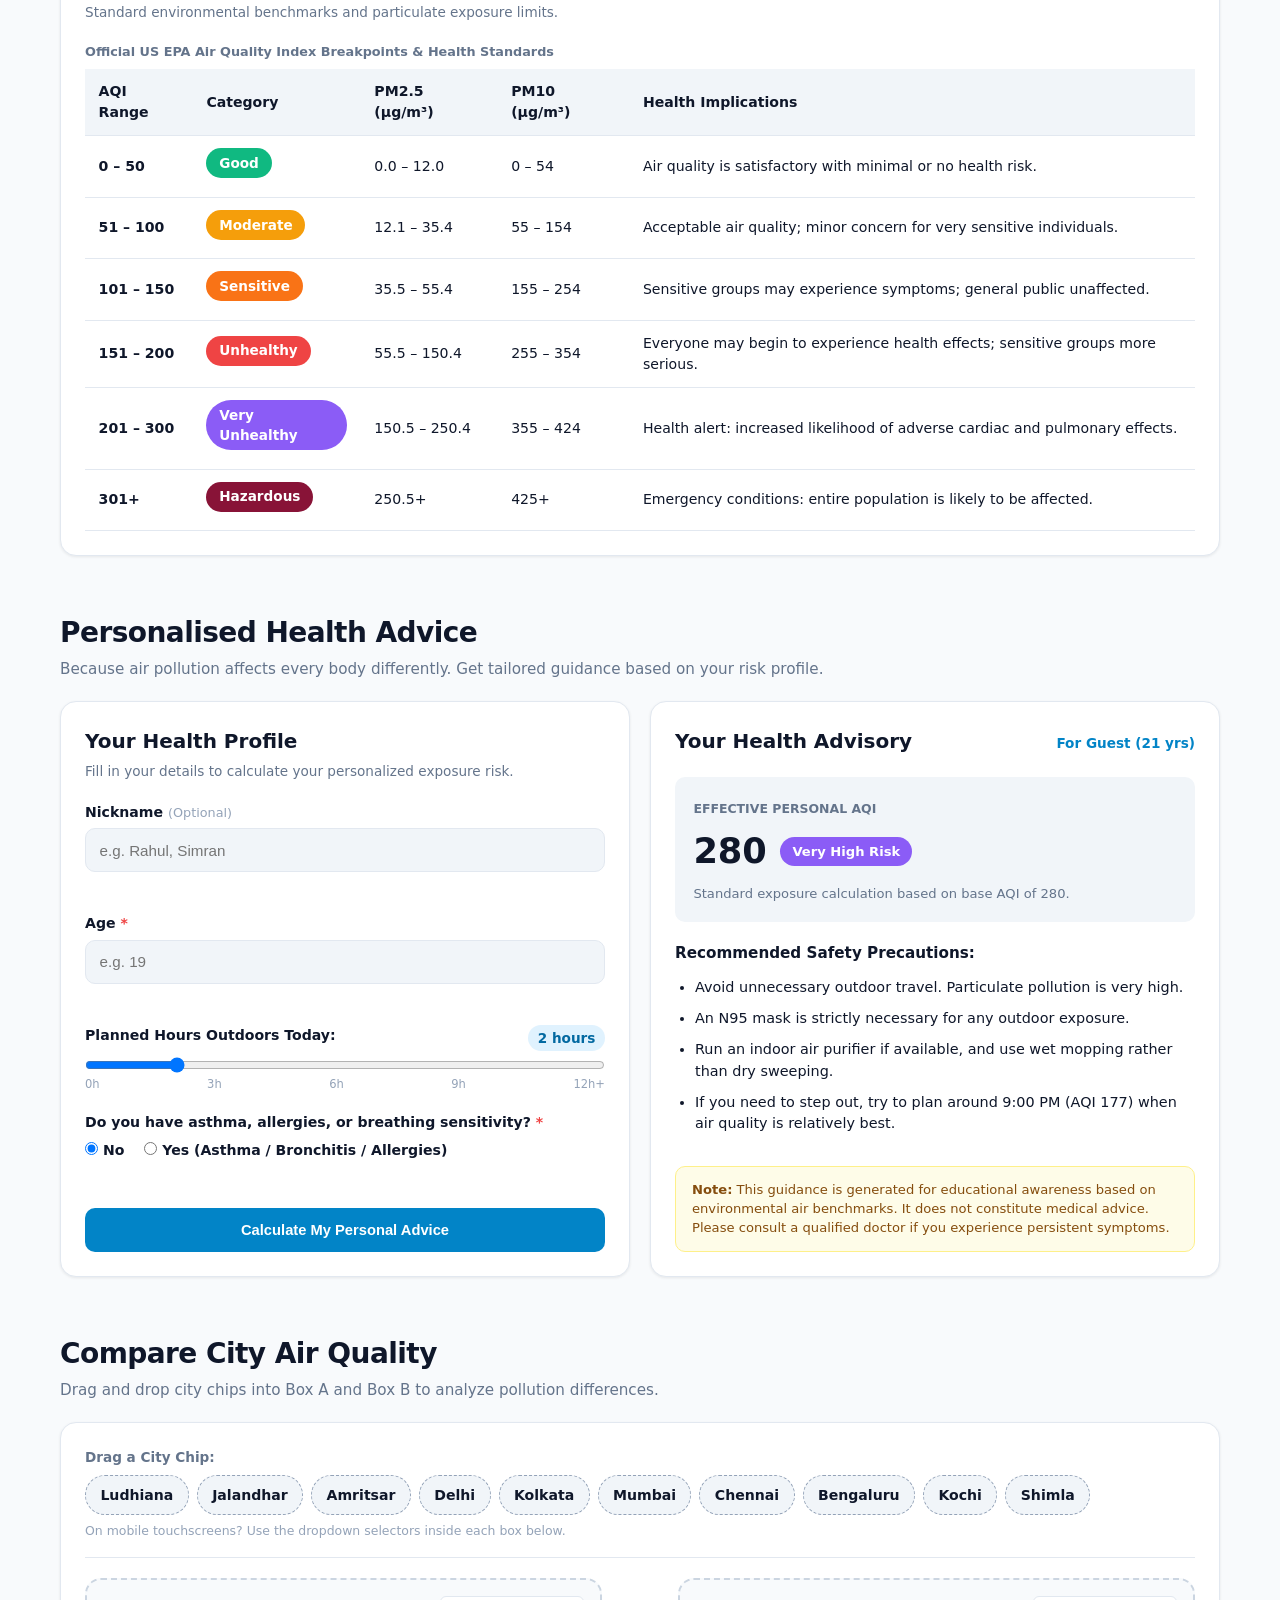
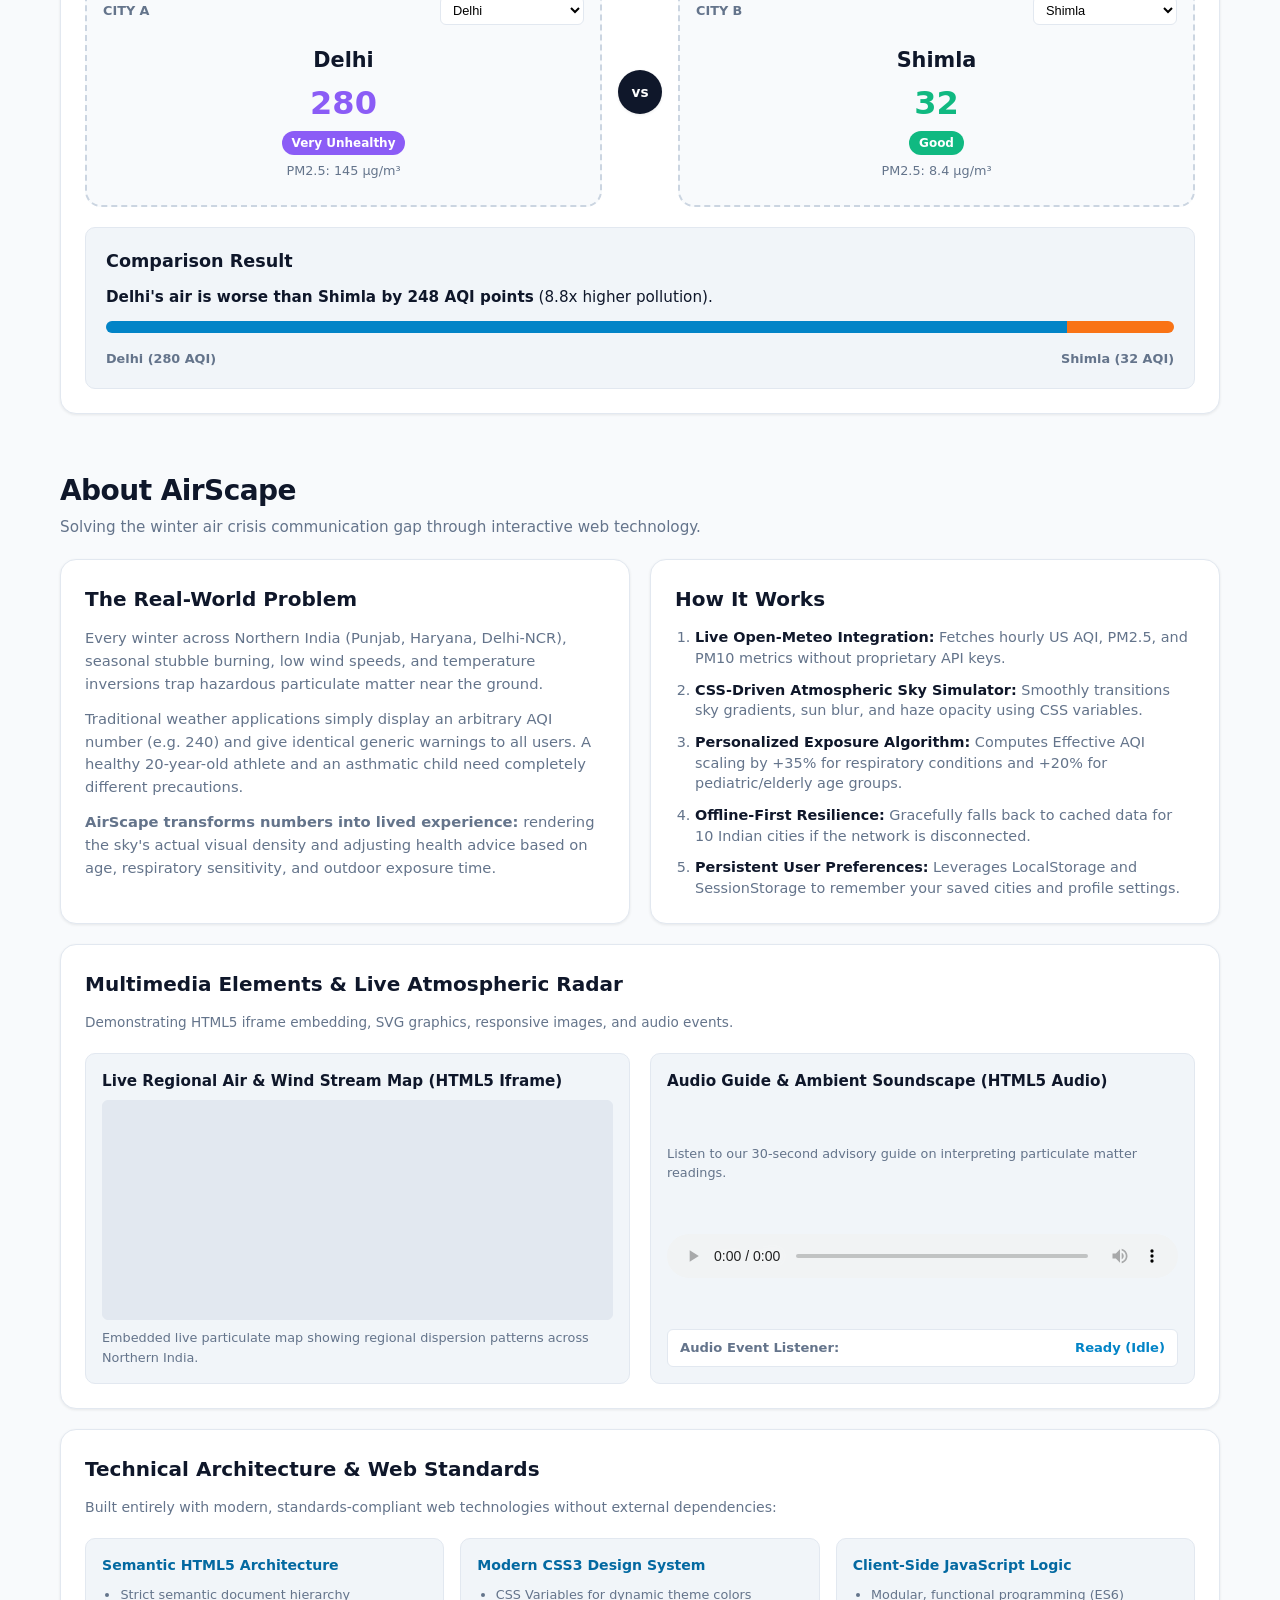
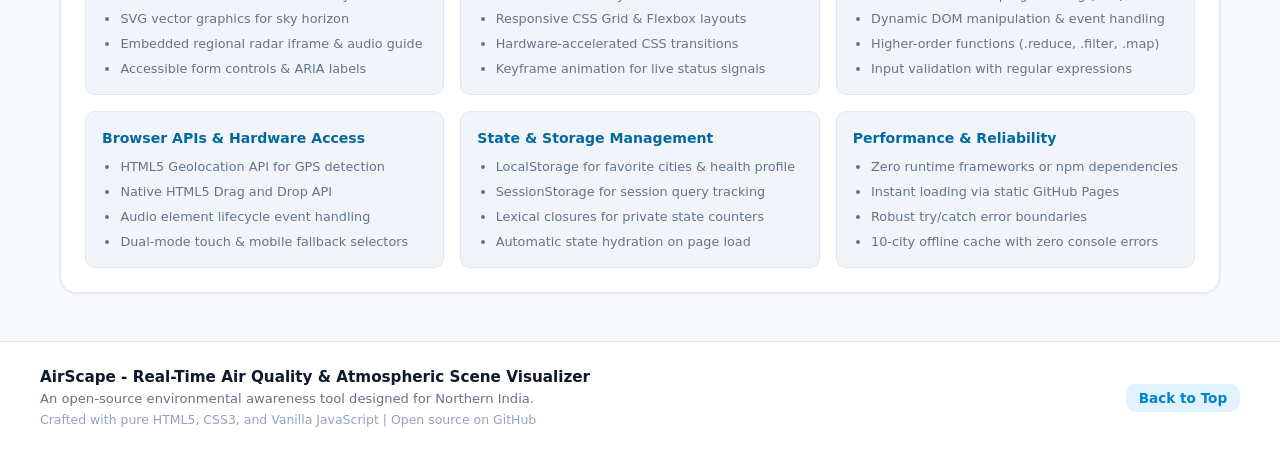
==== commit 99a11839: "Refactor branding to standalone open-source project AirScape" ====
--- a/index.html
+++ b/index.html
@@ -3,7 +3,7 @@
 <head>
   <meta charset="UTF-8">
   <meta name="viewport" content="width=device-width, initial-scale=1.0">
-  <meta name="description" content="AirScape - Real-Time Air Quality & Scene Visualizer for CSE326 Internet Programming">
+  <meta name="description" content="AirScape - Real-Time Air Quality Visualization and Personalized Atmospheric Health Guidance">
   <title>AirScape - Real-Time Air Quality & Visual Scene</title>
   <link rel="stylesheet" href="style.css">
 </head>
@@ -18,7 +18,7 @@
         <a href="#home" class="logo-link">
           <span class="brand-title">AirScape</span>
         </a>
-        <span class="project-tag">CSE326</span>
+        <span class="project-tag">Live Atmosphere</span>
       </div>
 
       <!-- Mobile Menu Toggle Button -->
@@ -586,66 +586,64 @@
         </div>
       </article>
 
-      <!-- CSE326 Syllabus Checklist Card -->
+      <!-- Technical Architecture & Web Standards Card -->
       <article class="card syllabus-card">
-        <h3 class="about-card-title">CSE326 Internet Programming - Syllabus Implementation Matrix</h3>
-        <p class="syllabus-sub">Demonstrating practical competencies across all six course units:</p>
+        <h3 class="about-card-title">Technical Architecture & Web Standards</h3>
+        <p class="syllabus-sub">Built entirely with modern, standards-compliant web technologies without external dependencies:</p>
         
         <div class="syllabus-grid">
           <div class="syllabus-unit">
-            <h4>Unit I: HTML Fundamentals</h4>
+            <h4>Semantic HTML5 Architecture</h4>
             <ul>
-              <li>Document structure & semantics</li>
-              <li>SVG graphics for landscape skyline</li>
-              <li>Multimedia: Audio player & Iframe map</li>
-              <li>SEO meta description & accessible markup</li>
+              <li>Strict semantic document hierarchy</li>
+              <li>SVG vector graphics for sky horizon</li>
+              <li>Embedded regional radar iframe & audio guide</li>
+              <li>Accessible form controls & ARIA labels</li>
             </ul>
           </div>
           <div class="syllabus-unit">
-            <h4>Unit II: Semantic HTML & Forms</h4>
+            <h4>Modern CSS3 Design System</h4>
             <ul>
-              <li>Header, nav, main, section, article, footer</li>
-              <li>Input types (text, number, range, radio)</li>
-              <li>Tables: US EPA Breakpoint reference table</li>
-              <li>Accessible labels & form validation</li>
+              <li>CSS Variables for dynamic theme colors</li>
+              <li>Responsive CSS Grid & Flexbox layouts</li>
+              <li>Hardware-accelerated CSS transitions</li>
+              <li>Keyframe animation for live status signals</li>
             </ul>
           </div>
           <div class="syllabus-unit">
-            <h4>Unit III: CSS3 Styling & Layout</h4>
+            <h4>Client-Side JavaScript Logic</h4>
             <ul>
-              <li>CSS Variables for AQI category themes</li>
-              <li>Flexbox navigation & CSS Grid responsive cards</li>
-              <li>Transitions for smooth sky shifts</li>
-              <li>Keyframe animation for live status badge</li>
+              <li>Modular, functional programming (ES6)</li>
+              <li>Dynamic DOM manipulation & event handling</li>
+              <li>Higher-order functions (.reduce, .filter, .map)</li>
+              <li>Input validation with regular expressions</li>
             </ul>
           </div>
           <div class="syllabus-unit">
-            <h4>Unit IV: JavaScript Fundamentals</h4>
+            <h4>Browser APIs & Hardware Access</h4>
             <ul>
-              <li>Variables, constants, data types & expressions</li>
-              <li>Array operations & objects manipulation</li>
-              <li>Short student functions with clear comments</li>
-              <li>Clean control flow with plain if/else</li>
+              <li>HTML5 Geolocation API for GPS detection</li>
+              <li>Native HTML5 Drag and Drop API</li>
+              <li>Audio element lifecycle event handling</li>
+              <li>Dual-mode touch & mobile fallback selectors</li>
             </ul>
           </div>
           <div class="syllabus-unit">
-            <h4>Unit V: Interactive Web APIs</h4>
+            <h4>State & Storage Management</h4>
             <ul>
-              <li>Fetch API with async/await and try/catch</li>
-              <li>Geolocation API for live GPS coordinates</li>
-              <li>HTML5 Drag & Drop API for city comparison</li>
-              <li>Web Storage: LocalStorage & SessionStorage</li>
-              <li>Audio events (play, pause, timeupdate)</li>
-              <li>Higher-order functions (.reduce, .filter, .map)</li>
-              <li>Regular expressions for input validation</li>
+              <li>LocalStorage for favorite cities & health profile</li>
+              <li>SessionStorage for session query tracking</li>
+              <li>Lexical closures for private state counters</li>
+              <li>Automatic state hydration on page load</li>
             </ul>
           </div>
           <div class="syllabus-unit">
-            <h4>Unit VI: Web Deployment</h4>
+            <h4>Performance & Reliability</h4>
             <ul>
-              <li>Zero console errors & rigorous error handling</li>
-              <li>100% static client-side architecture</li>
-              <li>Ready for instant deployment on GitHub Pages</li>
+              <li>Zero runtime frameworks or npm dependencies</li>
+              <li>Instant loading via static GitHub Pages</li>
+              <li>Robust try/catch error boundaries</li>
+              <li>10-city offline cache with zero console errors</li>
             </ul>
           </div>
         </div>
@@ -655,14 +653,14 @@
   </main>
 
   <!-- ===================================================== -->
-  <!-- FOOTER (Semantic HTML5 - Unit II)                     -->
+  <!-- FOOTER                                                -->
   <!-- ===================================================== -->
   <footer class="site-footer">
     <div class="footer-container">
       <div class="footer-left">
-        <p class="footer-title">AirScape - Academic Task CA1 Project</p>
-        <p class="footer-desc">Course: CSE326 (Internet Programming) | Lovely Professional University</p>
-        <p class="footer-team">Built with pure HTML5, CSS3, and Vanilla JavaScript. Deployed on GitHub Pages.</p>
+        <p class="footer-title">AirScape - Real-Time Air Quality & Atmospheric Scene Visualizer</p>
+        <p class="footer-desc">An open-source environmental awareness tool designed for Northern India.</p>
+        <p class="footer-team">Crafted with pure HTML5, CSS3, and Vanilla JavaScript | Open source on GitHub</p>
       </div>
       <div class="footer-right">
         <a href="#home" class="back-to-top-btn" title="Back to top of page">Back to Top</a>
--- a/style.css
+++ b/style.css
@@ -1,7 +1,6 @@
 /* ==========================================================================
-   AirScape - CSE326 Internet Programming Project
+   AirScape - Real-Time Air Quality & Atmosphere Visualizer
    Styles: CSS3 Variables, Flexbox, CSS Grid, Transitions, Media Queries
-   Author: First-Year CSE Student
    ========================================================================== */
 
 /* --------------------------------------------------------------------------
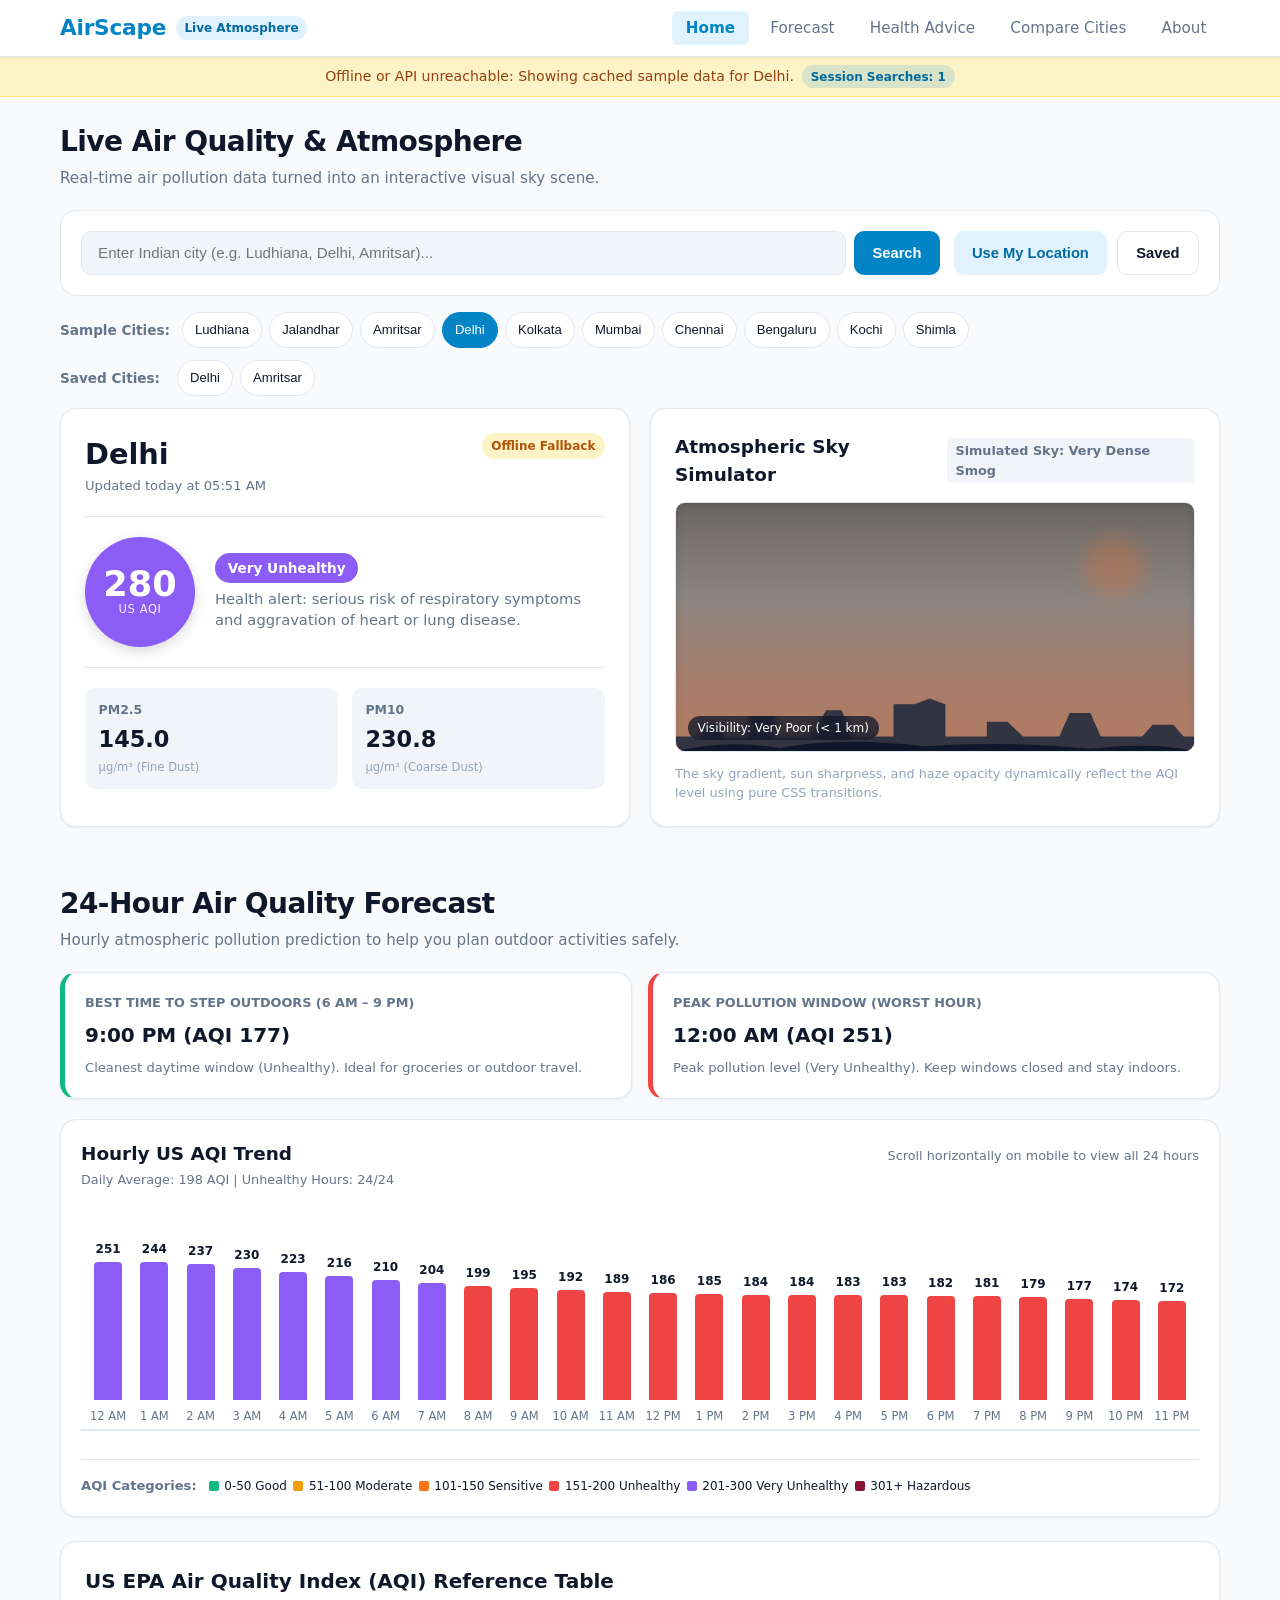
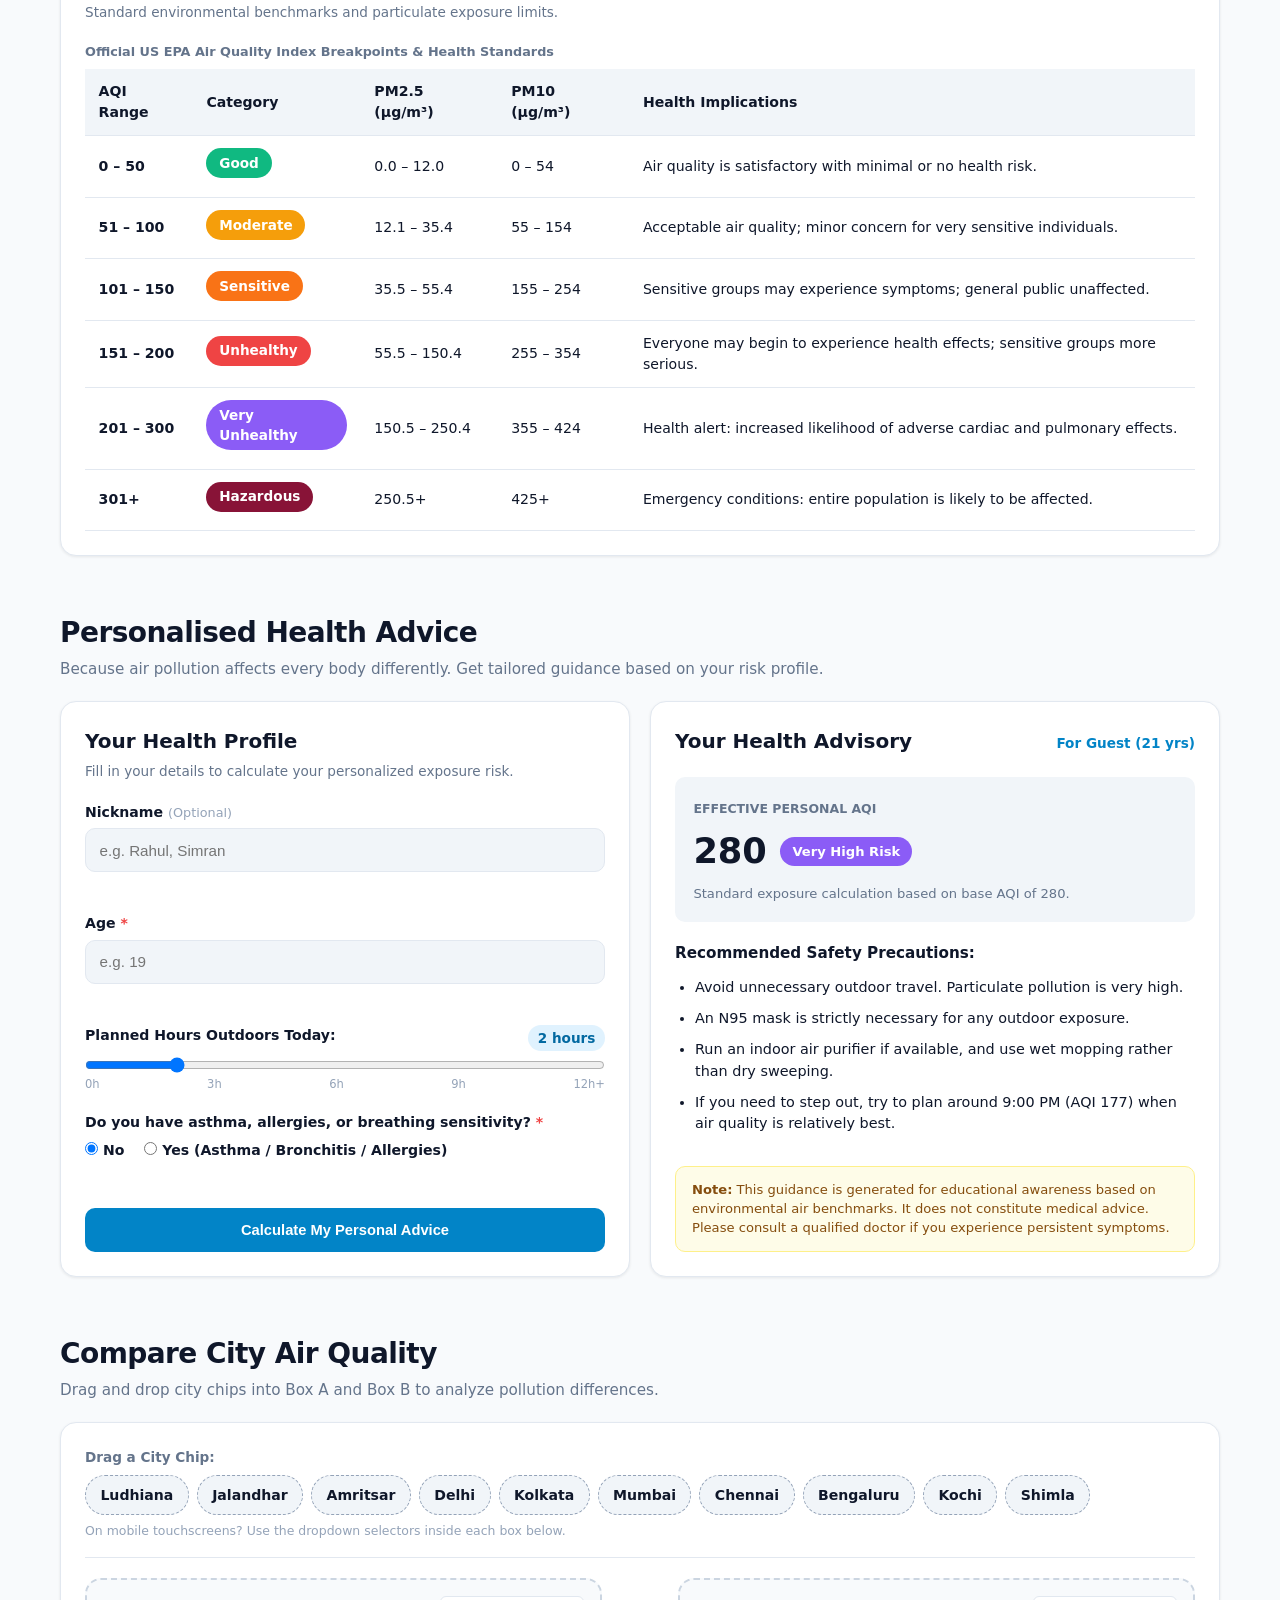
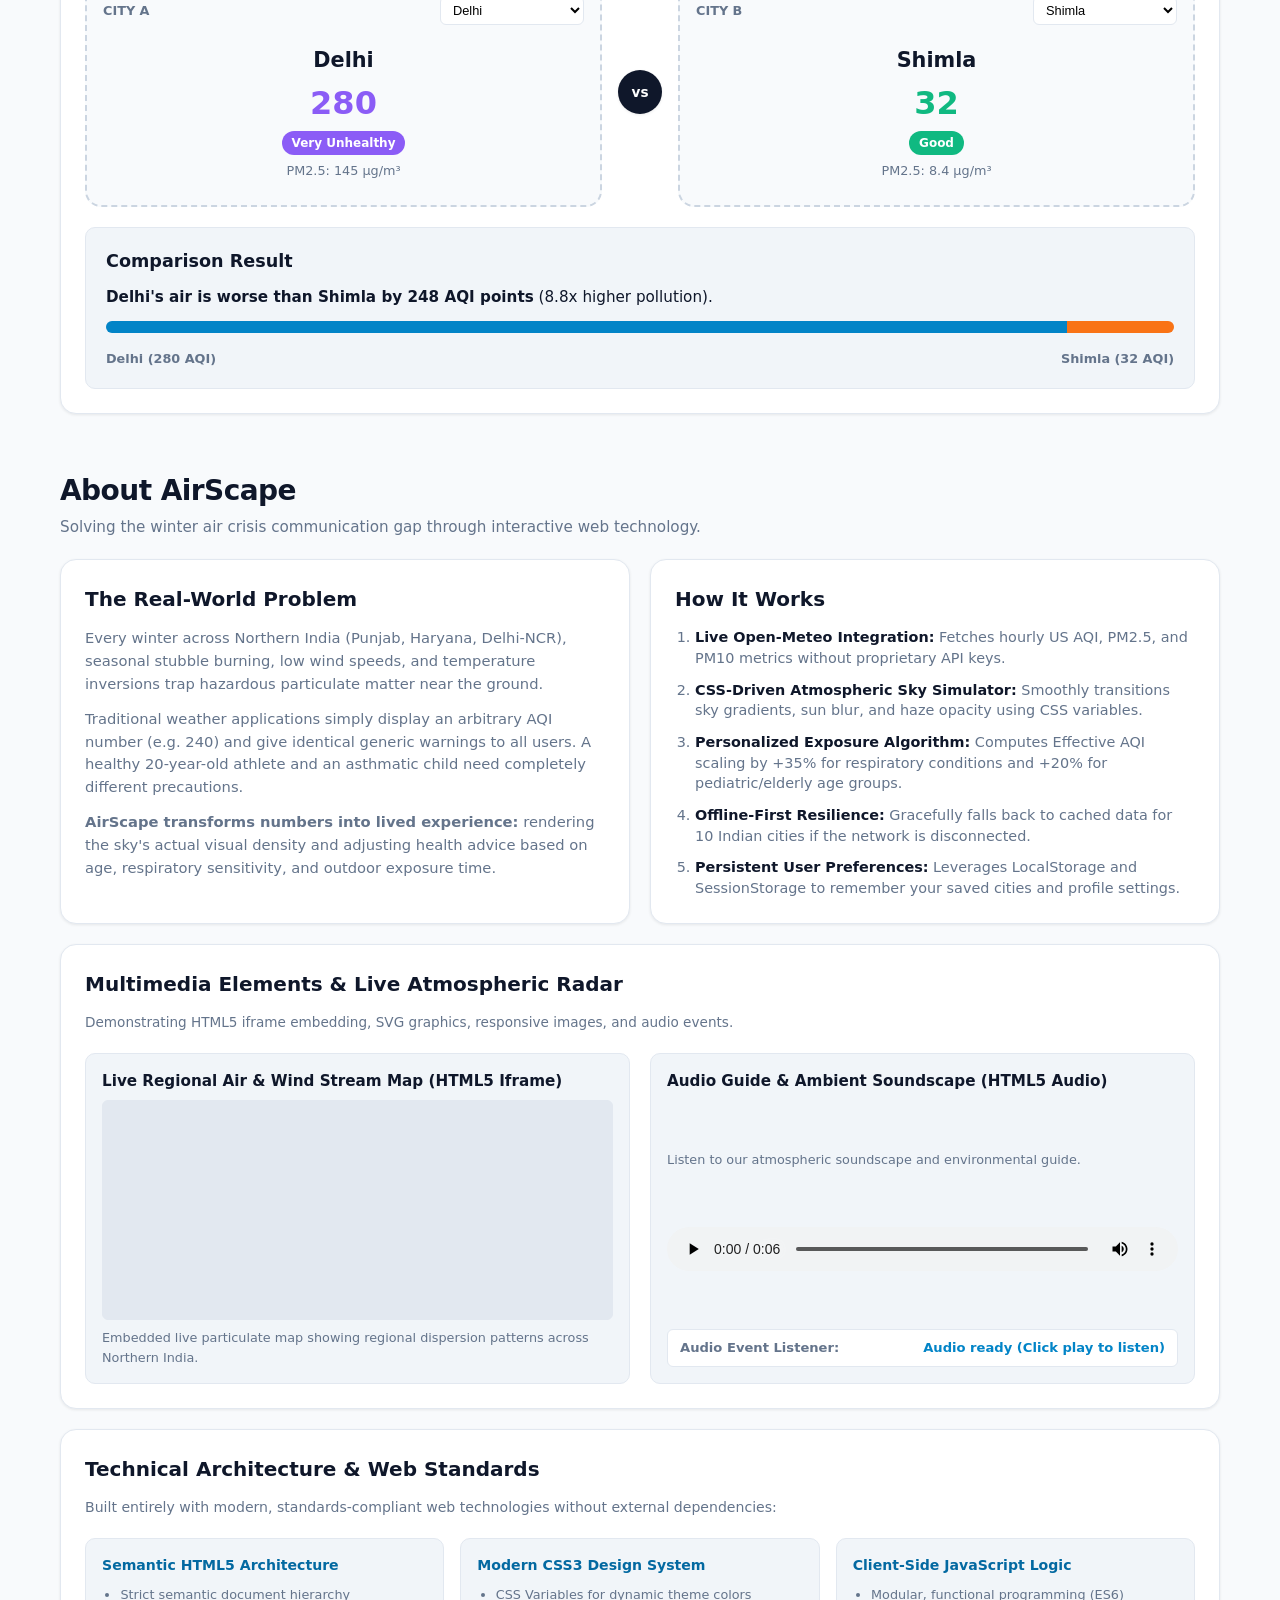
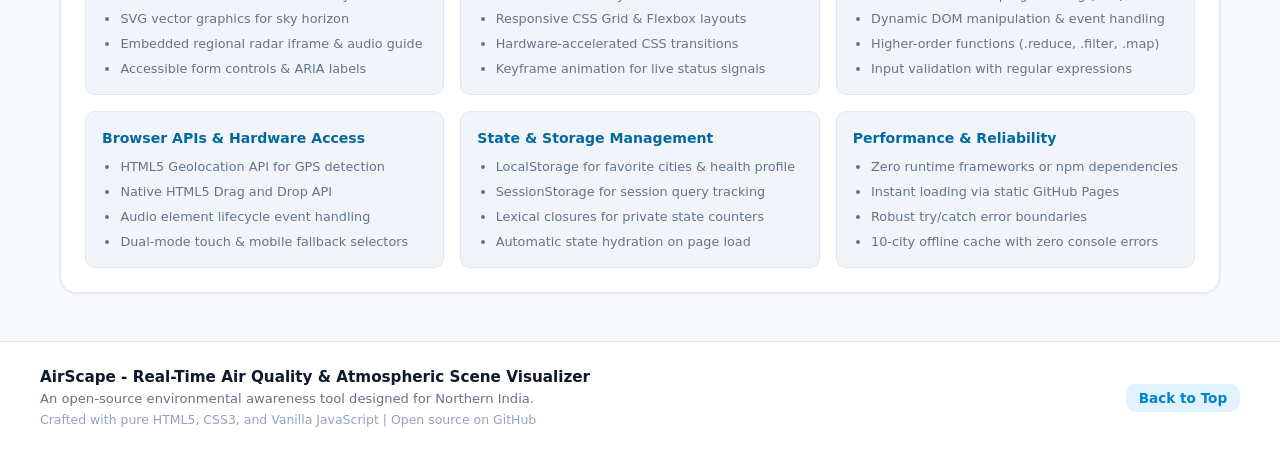
==== commit 5cd8257e: "Add self-contained local ambient audio file to fix play button" ====
--- a/index.html
+++ b/index.html
@@ -569,18 +569,16 @@
           <!-- HTML5 Audio Component with Event Handling -->
           <div class="media-box audio-box">
             <h4 class="media-subtitle">Audio Guide & Ambient Soundscape (HTML5 Audio)</h4>
-            <p class="media-caption">Listen to our 30-second advisory guide on interpreting particulate matter readings.</p>
+            <p class="media-caption">Listen to our atmospheric soundscape and environmental guide.</p>
             
             <audio id="airscape-audio" class="audio-player" controls preload="metadata">
-              <!-- Using standard royalty-free / browser-compatible sample audio -->
-              <source src="https://actions.google.com/sounds/v1/weather/wind_blowing_soft.ogg" type="audio/ogg">
-              <source src="https://actions.google.com/sounds/v1/weather/wind_blowing_soft.mp3" type="audio/mpeg">
+              <source src="ambient-sound.wav" type="audio/wav">
               Your browser does not support the audio element.
             </audio>
 
             <div class="audio-status-box">
               <span class="audio-status-label">Audio Event Listener:</span>
-              <span id="audio-event-status" class="audio-status-value">Ready (Idle)</span>
+              <span id="audio-event-status" class="audio-status-value">Ready (Click play to listen)</span>
             </div>
           </div>
         </div>
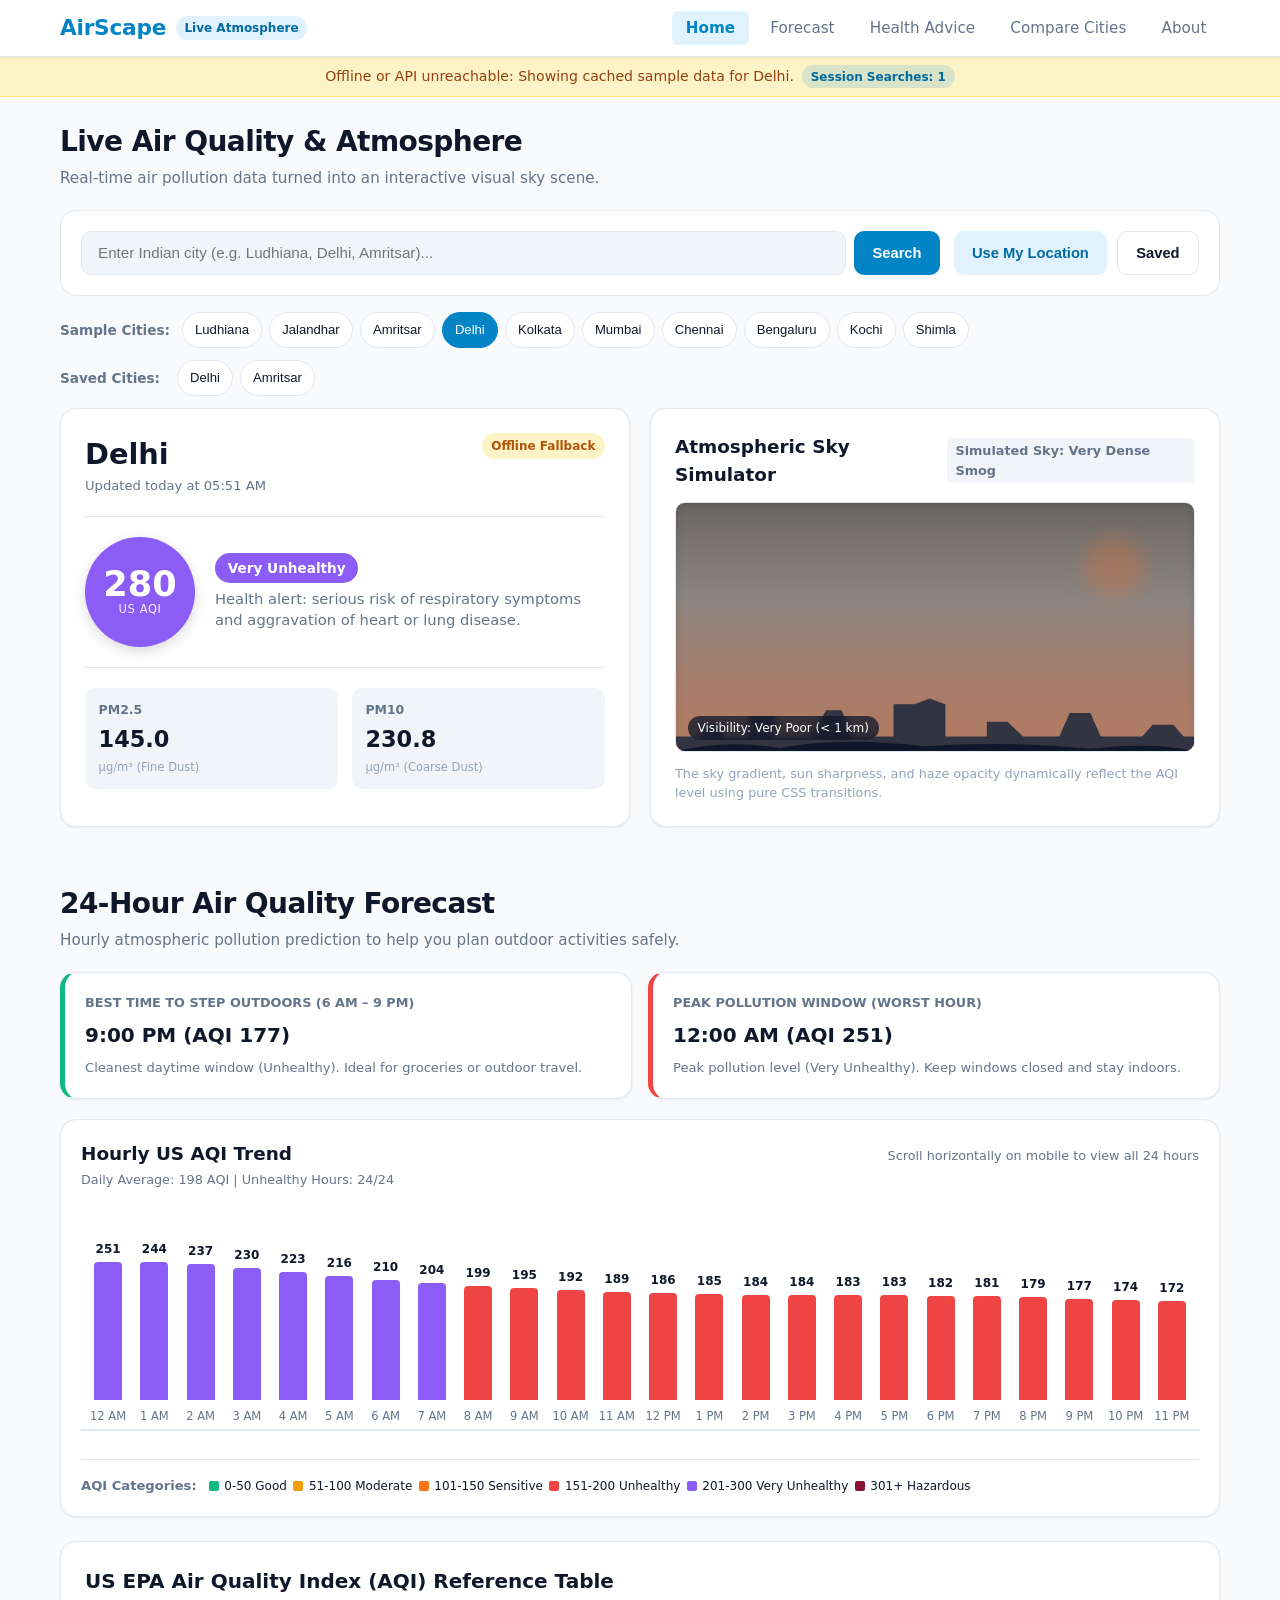
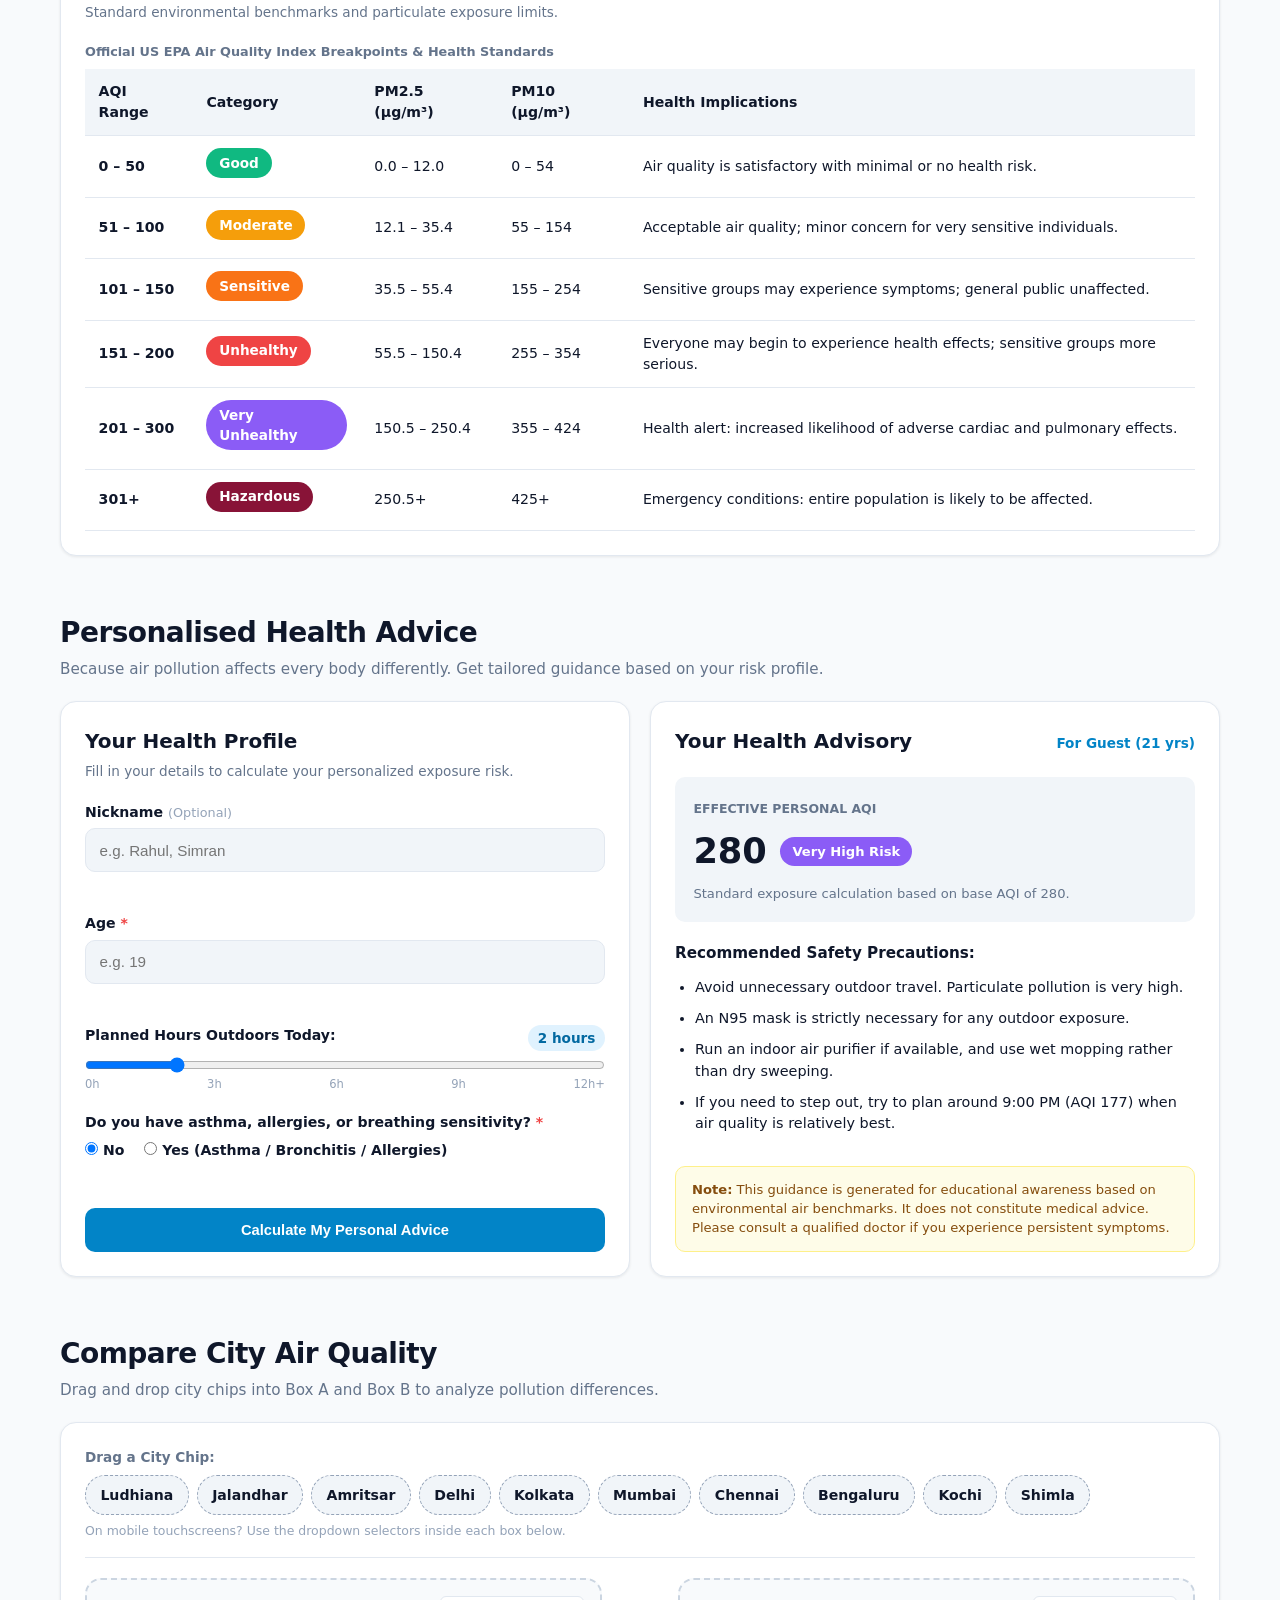
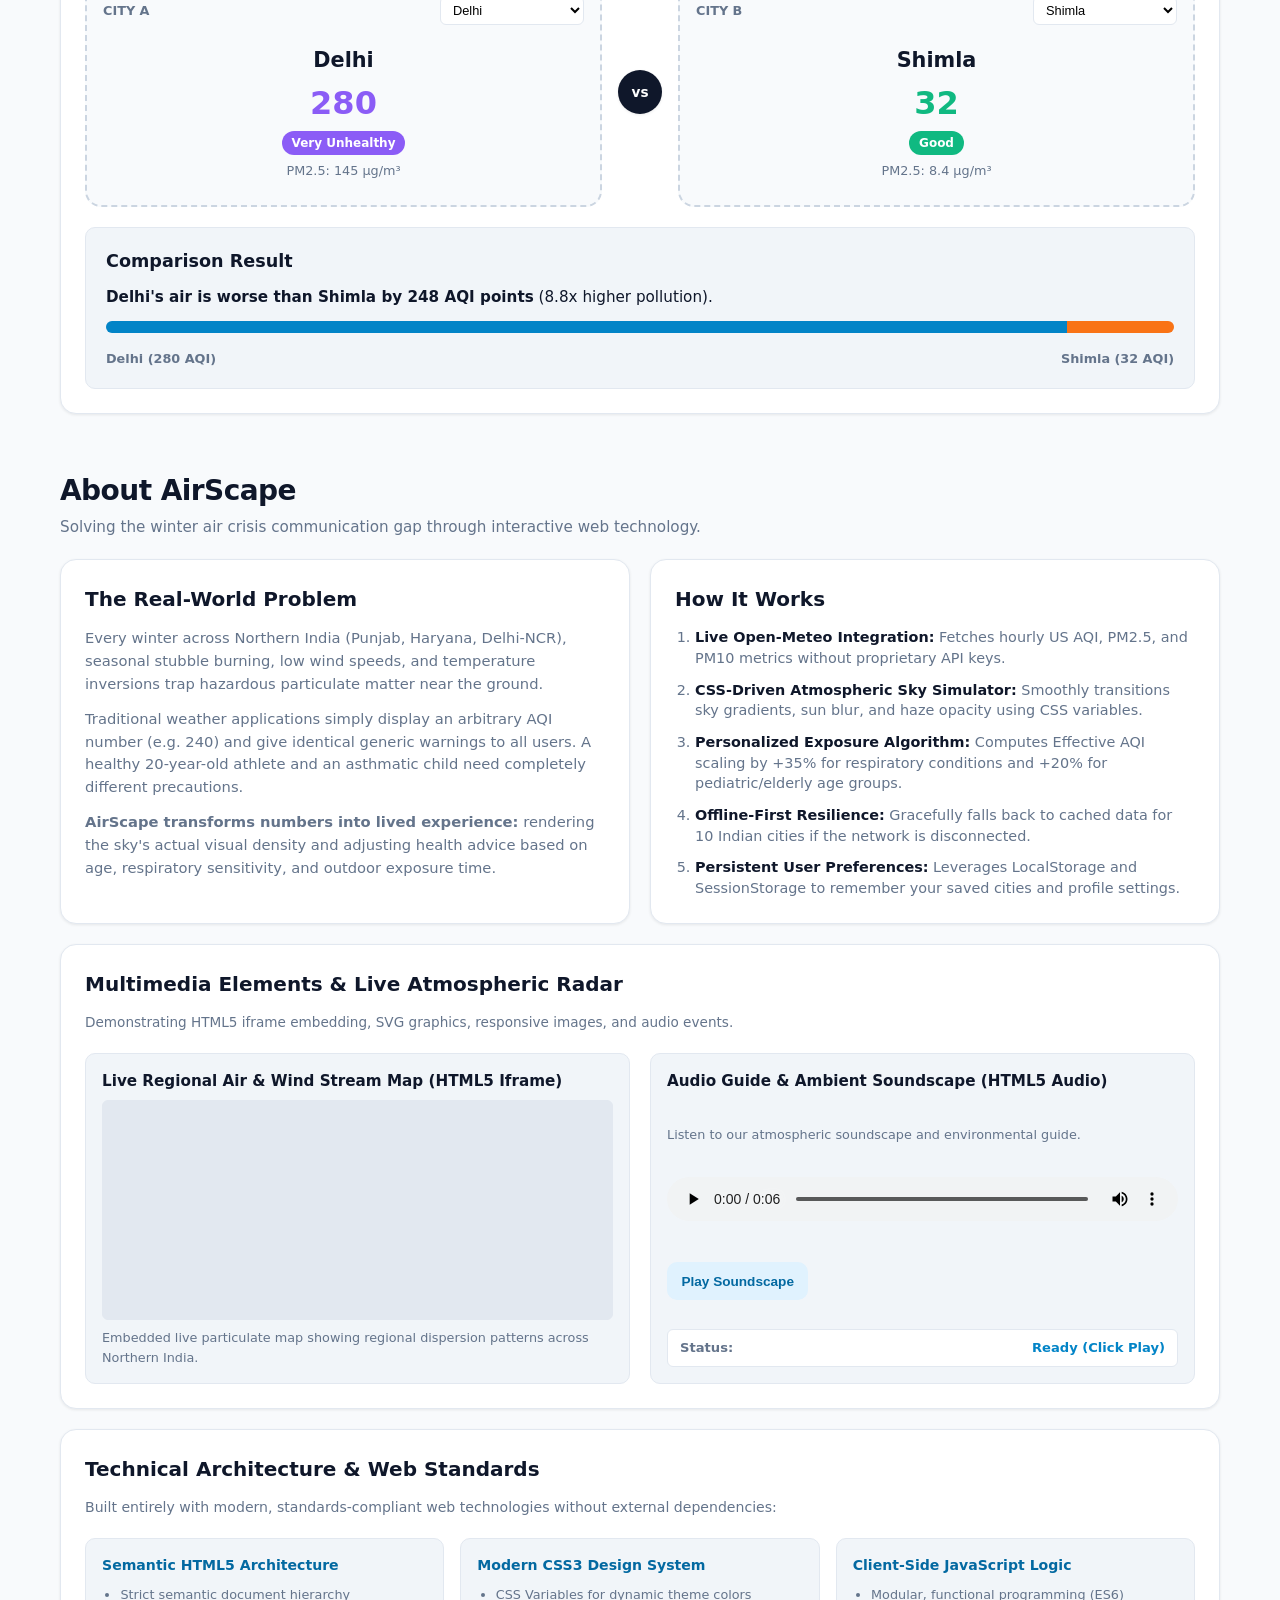
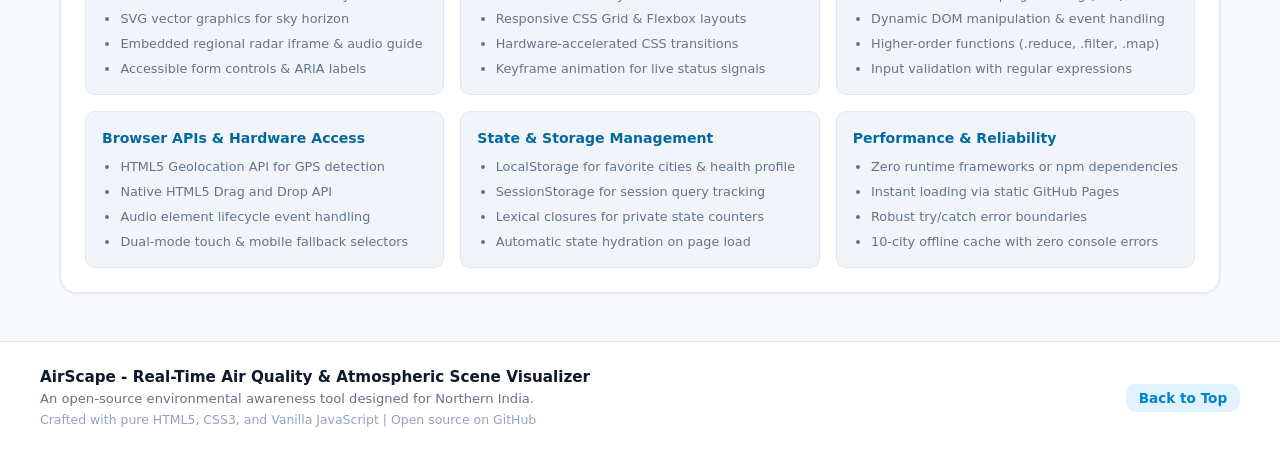
==== commit 61b5b727: "Add ambient-sound.mp3 and fallback Web Audio synthesizer with Play button" ====
--- a/index.html
+++ b/index.html
@@ -571,14 +571,21 @@
             <h4 class="media-subtitle">Audio Guide & Ambient Soundscape (HTML5 Audio)</h4>
             <p class="media-caption">Listen to our atmospheric soundscape and environmental guide.</p>
             
-            <audio id="airscape-audio" class="audio-player" controls preload="metadata">
+            <audio id="airscape-audio" class="audio-player" controls preload="auto">
+              <source src="ambient-sound.mp3" type="audio/mpeg">
               <source src="ambient-sound.wav" type="audio/wav">
               Your browser does not support the audio element.
             </audio>
 
-            <div class="audio-status-box">
-              <span class="audio-status-label">Audio Event Listener:</span>
-              <span id="audio-event-status" class="audio-status-value">Ready (Click play to listen)</span>
+            <div class="audio-controls-row" style="display: flex; gap: 0.5rem; align-items: center; margin-top: 0.5rem;">
+              <button type="button" id="audio-toggle-btn" class="btn btn-secondary" style="min-height: 38px; padding: 0.4rem 0.9rem; font-size: 0.85rem;">
+                Play Soundscape
+              </button>
+            </div>
+
+            <div class="audio-status-box" style="margin-top: 0.75rem;">
+              <span class="audio-status-label">Status:</span>
+              <span id="audio-event-status" class="audio-status-value">Ready (Click Play)</span>
             </div>
           </div>
         </div>
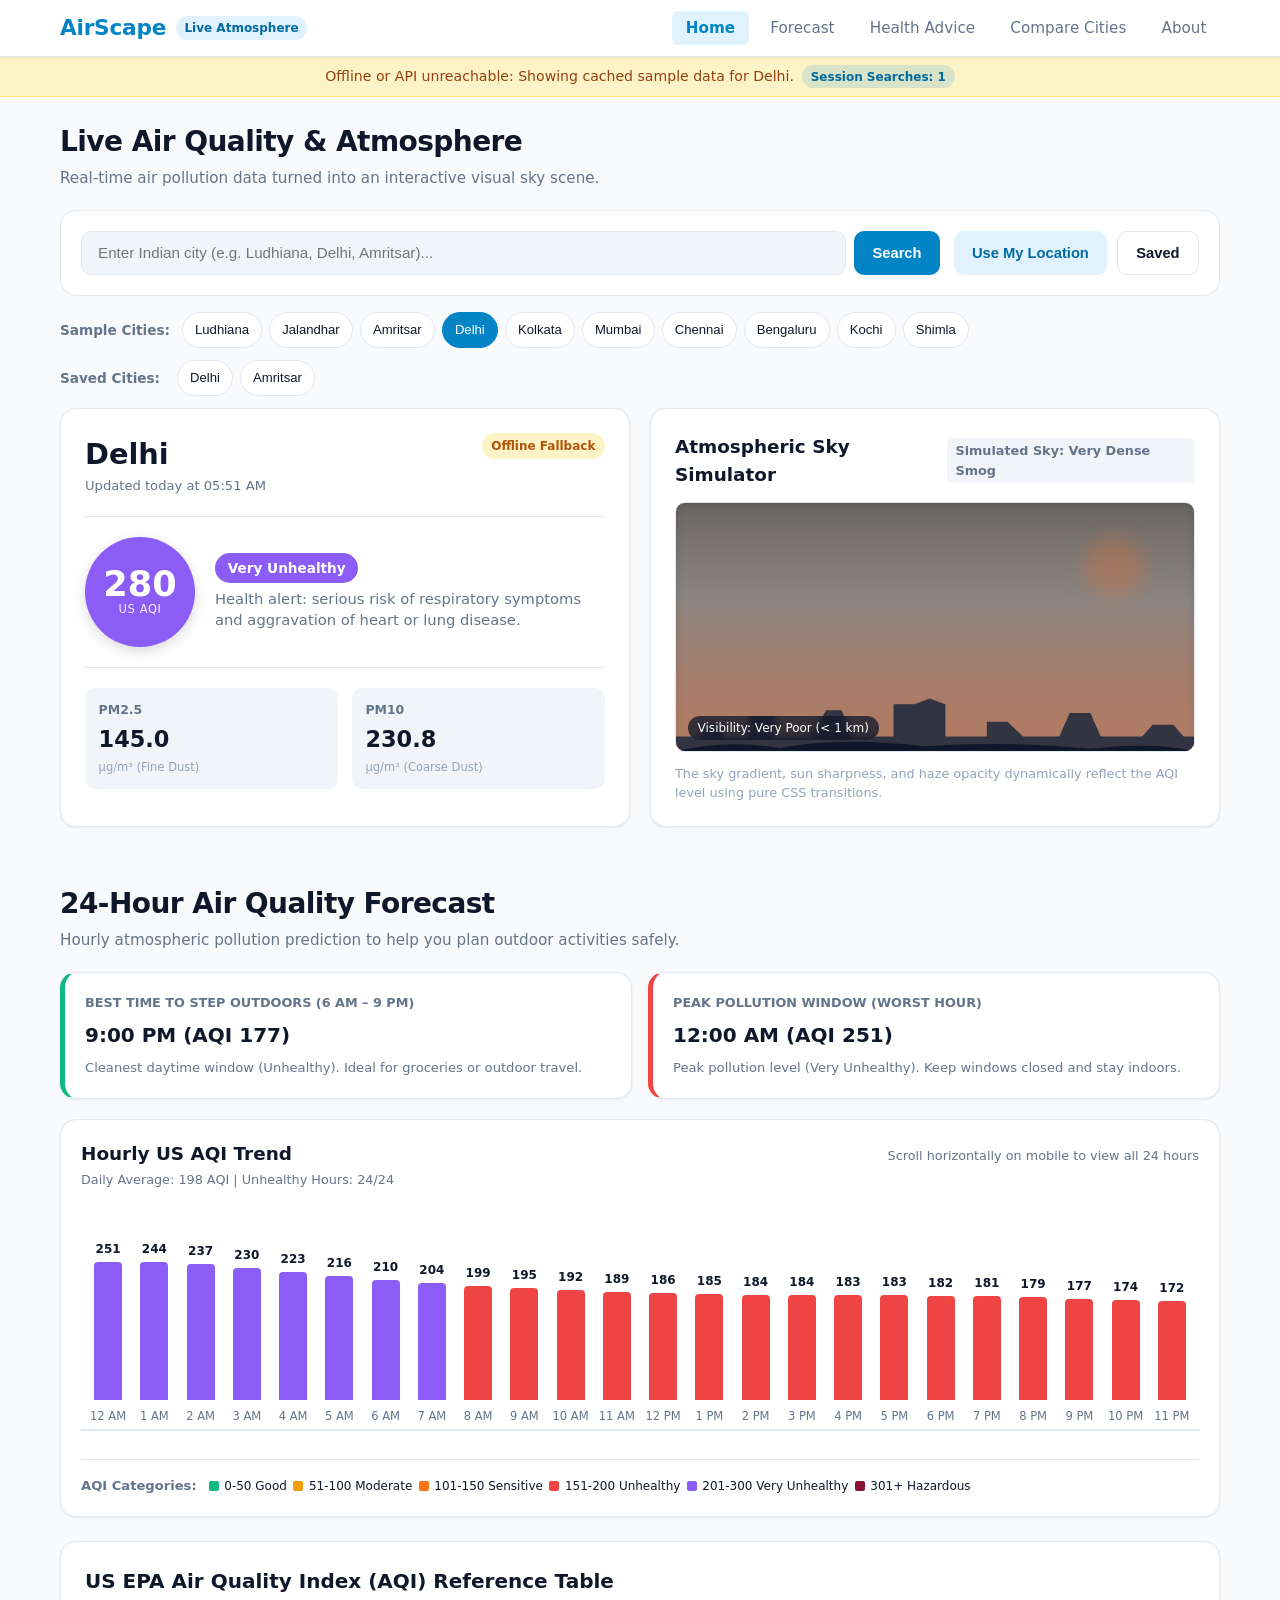
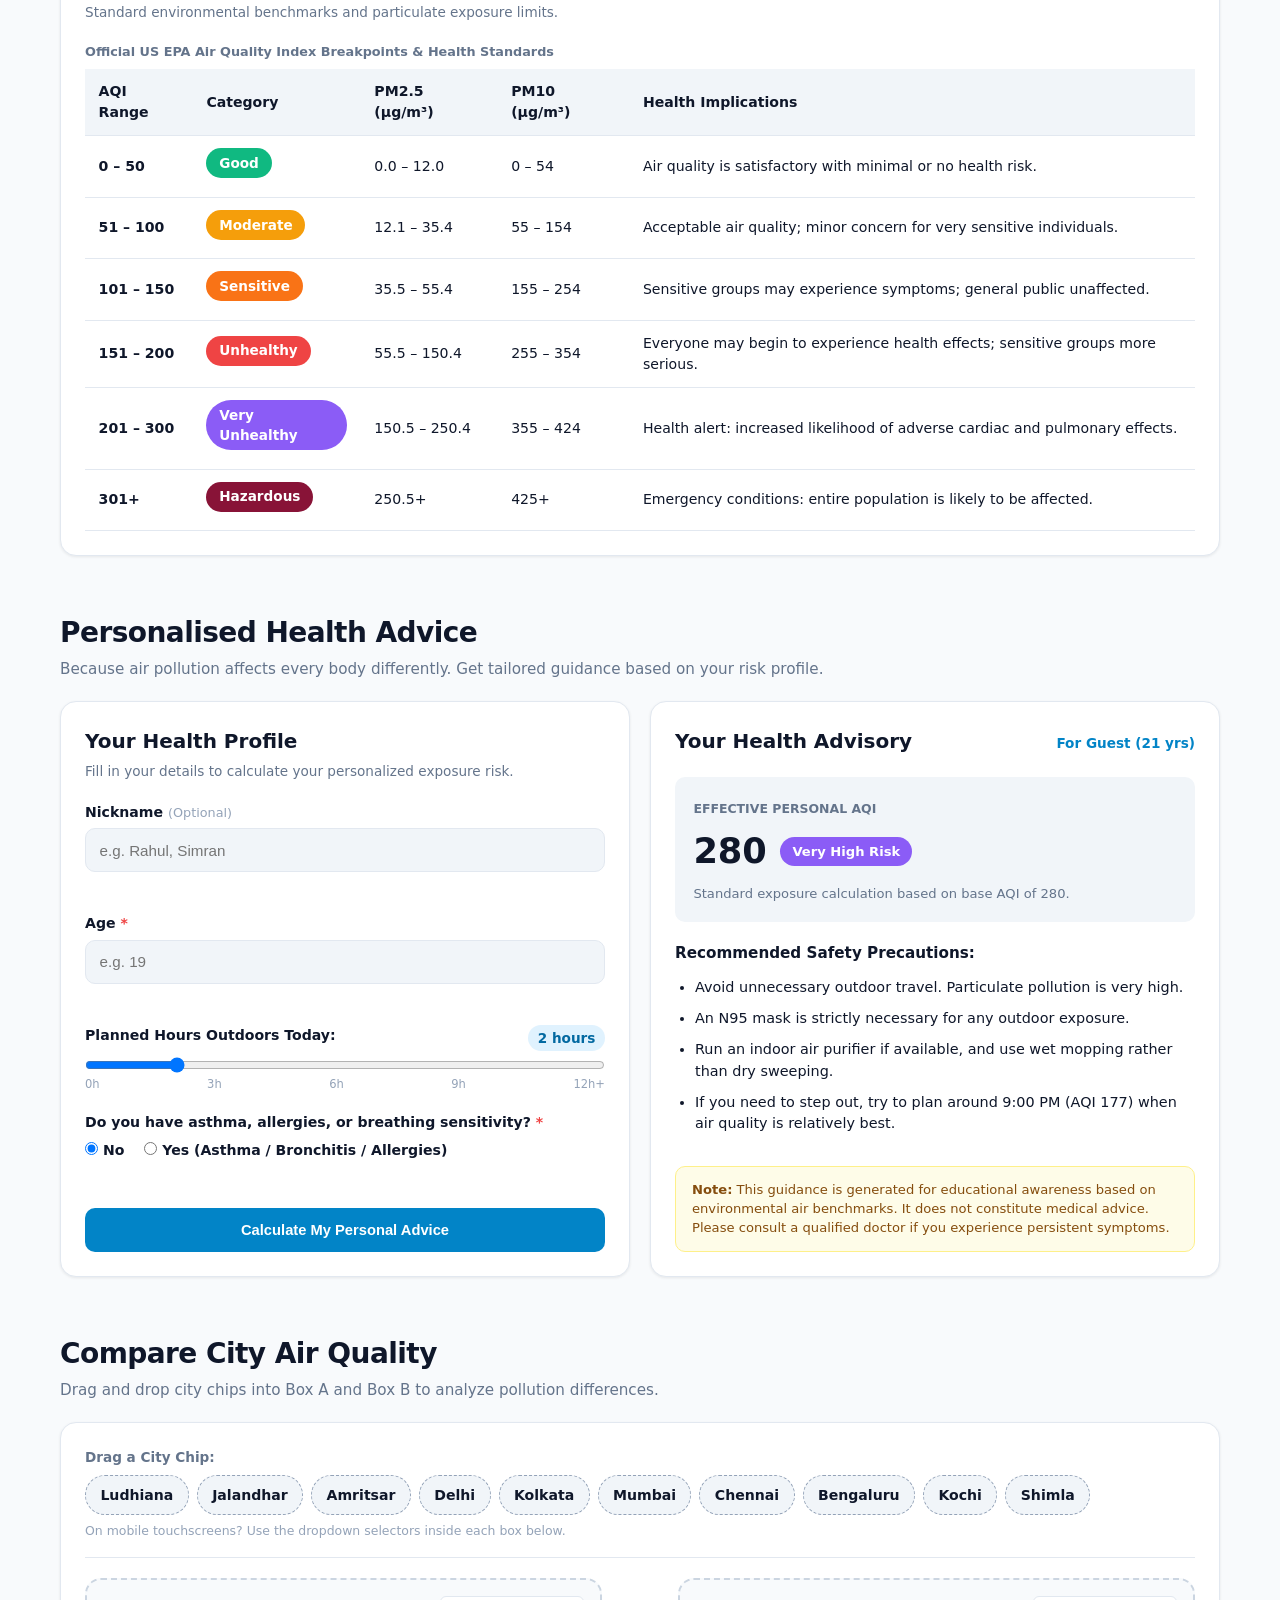
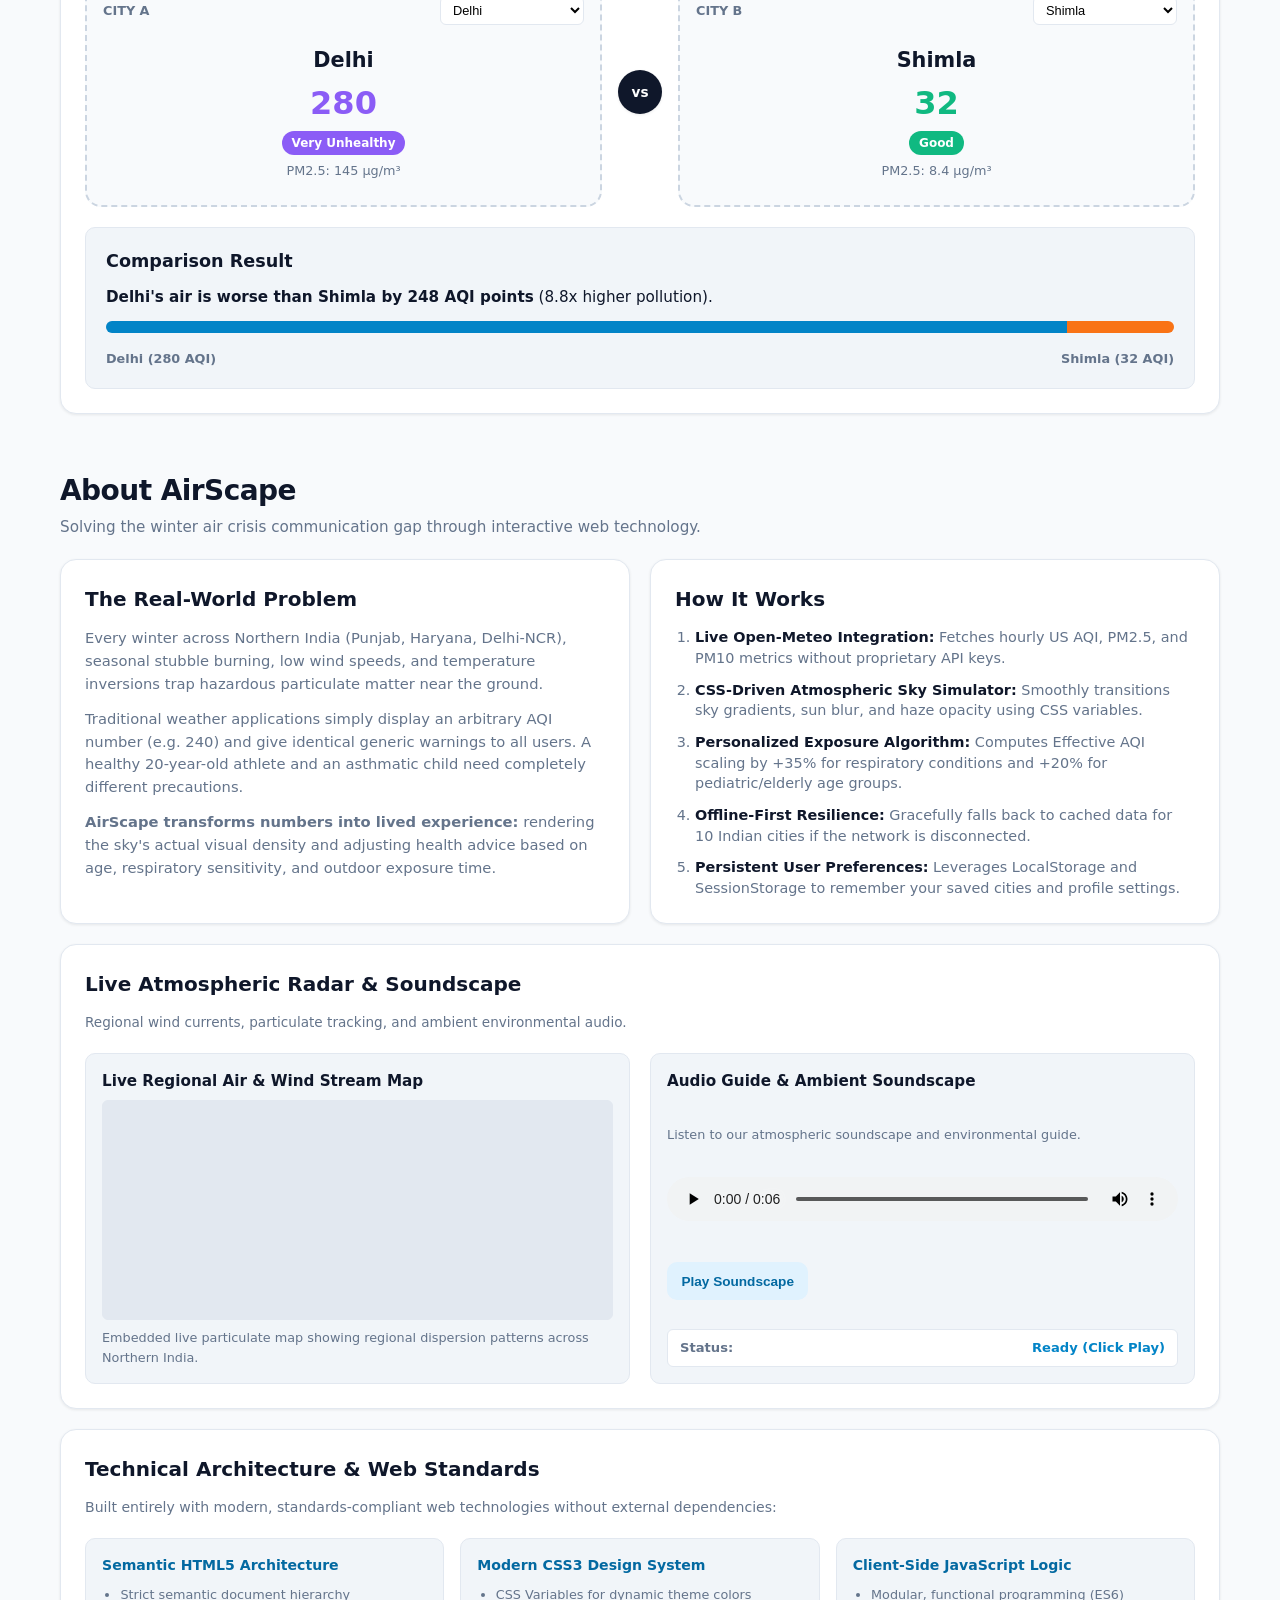
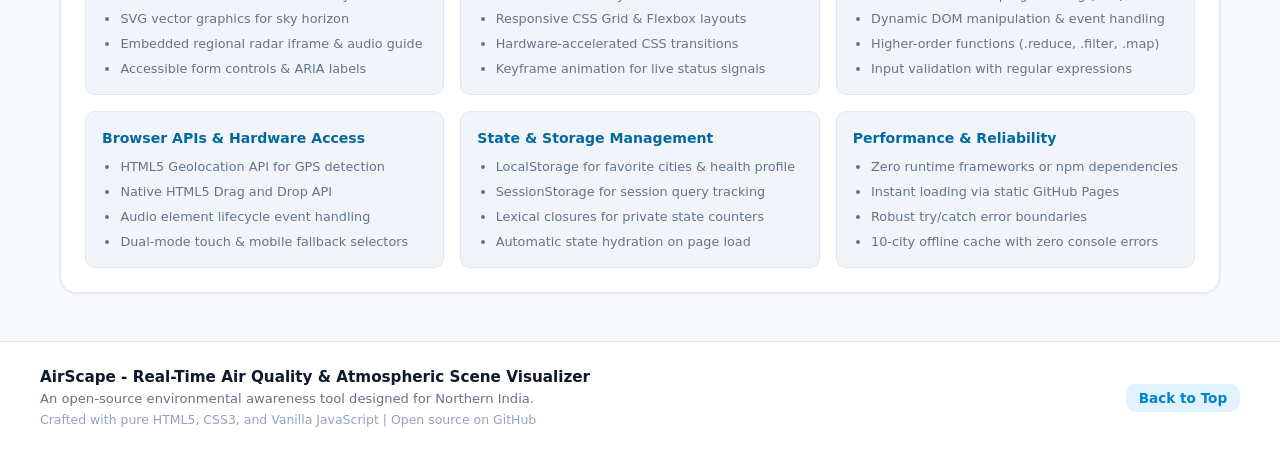
==== commit adab4eb9: "Simplify README and clean up code comments" ====
--- a/index.html
+++ b/index.html
@@ -10,7 +10,7 @@
 <body>
 
   <!-- ===================================================== -->
-  <!-- HEADER & NAVIGATION (Semantic HTML5 - Unit I & II)    -->
+  <!-- HEADER & NAVIGATION                                   -->
   <!-- ===================================================== -->
   <header class="site-header">
     <div class="nav-container">
@@ -158,7 +158,7 @@
             <!-- CSS Haze Overlay (Becomes opaque as AQI rises) -->
             <div id="scene-haze" class="scene-haze" aria-hidden="true"></div>
 
-            <!-- Foreground Landscape Silhouette (Unit I: SVG Graphics) -->
+            <!-- Foreground Landscape Silhouette (SVG) -->
             <div class="scene-silhouette" aria-hidden="true">
               <svg viewBox="0 0 500 120" preserveAspectRatio="none" class="landscape-svg">
                 <!-- City skyline and tree silhouettes -->
@@ -235,7 +235,7 @@
         </div>
       </div>
 
-      <!-- Unit II: Tables and Data Representation -->
+      <!-- Air Quality Reference Table -->
       <div class="card table-card">
         <h3 class="card-subtitle">US EPA Air Quality Index (AQI) Reference Table</h3>
         <p class="form-instructions">Standard environmental benchmarks and particulate exposure limits.</p>
@@ -311,7 +311,7 @@
       </div>
 
       <div class="advice-layout-grid">
-        <!-- Profile Form Card (Form Validation with Regex - Unit II & V) -->
+        <!-- Profile Form Card -->
         <div class="card form-card">
           <h3 class="card-subtitle">Your Health Profile</h3>
           <p class="form-instructions">Fill in your details to calculate your personalized exposure risk.</p>
@@ -434,7 +434,7 @@
     </section>
 
     <!-- ===================================================== -->
-    <!-- SECTION 4: COMPARE (HTML5 Drag & Drop API - Unit V)  -->
+    <!-- SECTION 4: COMPARE                                    -->
     <!-- ===================================================== -->
     <section id="compare" class="section compare-section">
       <div class="section-header">
@@ -546,15 +546,15 @@
         </article>
       </div>
 
-      <!-- Unit I & Unit V: Multimedia Elements (Audio, Video, Iframe, Images) -->
+      <!-- Atmospheric Radar & Audio Guide -->
       <article class="card media-card">
-        <h3 class="about-card-title">Multimedia Elements & Live Atmospheric Radar</h3>
-        <p class="form-instructions">Demonstrating HTML5 iframe embedding, SVG graphics, responsive images, and audio events.</p>
+        <h3 class="about-card-title">Live Atmospheric Radar & Soundscape</h3>
+        <p class="form-instructions">Regional wind currents, particulate tracking, and ambient environmental audio.</p>
 
         <div class="multimedia-grid">
-          <!-- HTML5 Iframe Component -->
+          <!-- Live Wind Radar Iframe -->
           <div class="media-box">
-            <h4 class="media-subtitle">Live Regional Air & Wind Stream Map (HTML5 Iframe)</h4>
+            <h4 class="media-subtitle">Live Regional Air & Wind Stream Map</h4>
             <div class="iframe-container">
               <iframe 
                 src="https://embed.windy.com/embed.html?type=map&location=coordinates&metricRain=default&metricTemp=default&metricWind=default&zoom=5&overlay=pm25&product=ecmwf&level=surface&lat=28.65&lon=77.23" 
@@ -566,9 +566,9 @@
             <p class="media-caption">Embedded live particulate map showing regional dispersion patterns across Northern India.</p>
           </div>
 
-          <!-- HTML5 Audio Component with Event Handling -->
+          <!-- Audio Component with Event Handling -->
           <div class="media-box audio-box">
-            <h4 class="media-subtitle">Audio Guide & Ambient Soundscape (HTML5 Audio)</h4>
+            <h4 class="media-subtitle">Audio Guide & Ambient Soundscape</h4>
             <p class="media-caption">Listen to our atmospheric soundscape and environmental guide.</p>
             
             <audio id="airscape-audio" class="audio-player" controls preload="auto">
--- a/style.css
+++ b/style.css
@@ -4,7 +4,7 @@
    ========================================================================== */
 
 /* --------------------------------------------------------------------------
-   1. CSS Custom Properties / Variables (Unit III: CSS Variables)
+   1. CSS Custom Properties / Variables
    -------------------------------------------------------------------------- */
 :root {
   /* Primary Theme Colors */
@@ -47,7 +47,7 @@
 }
 
 /* --------------------------------------------------------------------------
-   2. Reset & Base Typography (Unit III: Box Model & Typography)
+   2. Reset & Base Typography
    -------------------------------------------------------------------------- */
 *, *::before, *::after {
   box-sizing: border-box;
@@ -89,7 +89,7 @@
 }
 
 /* --------------------------------------------------------------------------
-   3. Header & Navigation (Unit II & III: Flexbox Navigation)
+   3. Header & Navigation
    -------------------------------------------------------------------------- */
 .site-header {
   position: sticky;
@@ -186,7 +186,7 @@
 }
 
 /* --------------------------------------------------------------------------
-   4. Status Banner & Session Storage Badge (Unit V)
+   4. Status Banner & Storage Badge
    -------------------------------------------------------------------------- */
 .status-banner {
   background-color: #e0f2fe;
@@ -459,7 +459,7 @@
   border-radius: var(--radius-full);
 }
 
-/* Unit III: CSS Animations (@keyframes) */
+/* CSS Animations (@keyframes) */
 @keyframes pulse-live {
   0% {
     box-shadow: 0 0 0 0 rgba(21, 128, 61, 0.4);
@@ -649,7 +649,7 @@
   transition: opacity var(--transition-scene);
 }
 
-/* Landscape Silhouette at Bottom (Unit I: SVG Graphics) */
+/* Landscape Silhouette at Bottom */
 .scene-silhouette {
   position: absolute;
   bottom: 0;
@@ -874,7 +874,7 @@
 }
 
 /* --------------------------------------------------------------------------
-   Unit II: Tables and Data Representation
+   AQI Reference Table
    -------------------------------------------------------------------------- */
 .table-card {
   margin-top: 1.5rem;
@@ -1374,7 +1374,7 @@
 }
 
 /* --------------------------------------------------------------------------
-   Unit I & Unit V: Multimedia Elements (Audio, Video, Iframe)
+   Multimedia Elements (Audio, Iframe)
    -------------------------------------------------------------------------- */
 .media-card {
   margin-top: 1.25rem;
@@ -1538,7 +1538,7 @@
 }
 
 /* --------------------------------------------------------------------------
-   13. Footer (Unit II: Semantic Footer)
+   13. Footer
    -------------------------------------------------------------------------- */
 .site-footer {
   background-color: #ffffff;
@@ -1590,7 +1590,7 @@
 }
 
 /* --------------------------------------------------------------------------
-   14. Responsive Media Queries (Unit III: 360px, 768px, 1024px+ Widths)
+   14. Responsive Media Queries
    -------------------------------------------------------------------------- */
 
 /* Tablet Screens (max-width: 900px) */
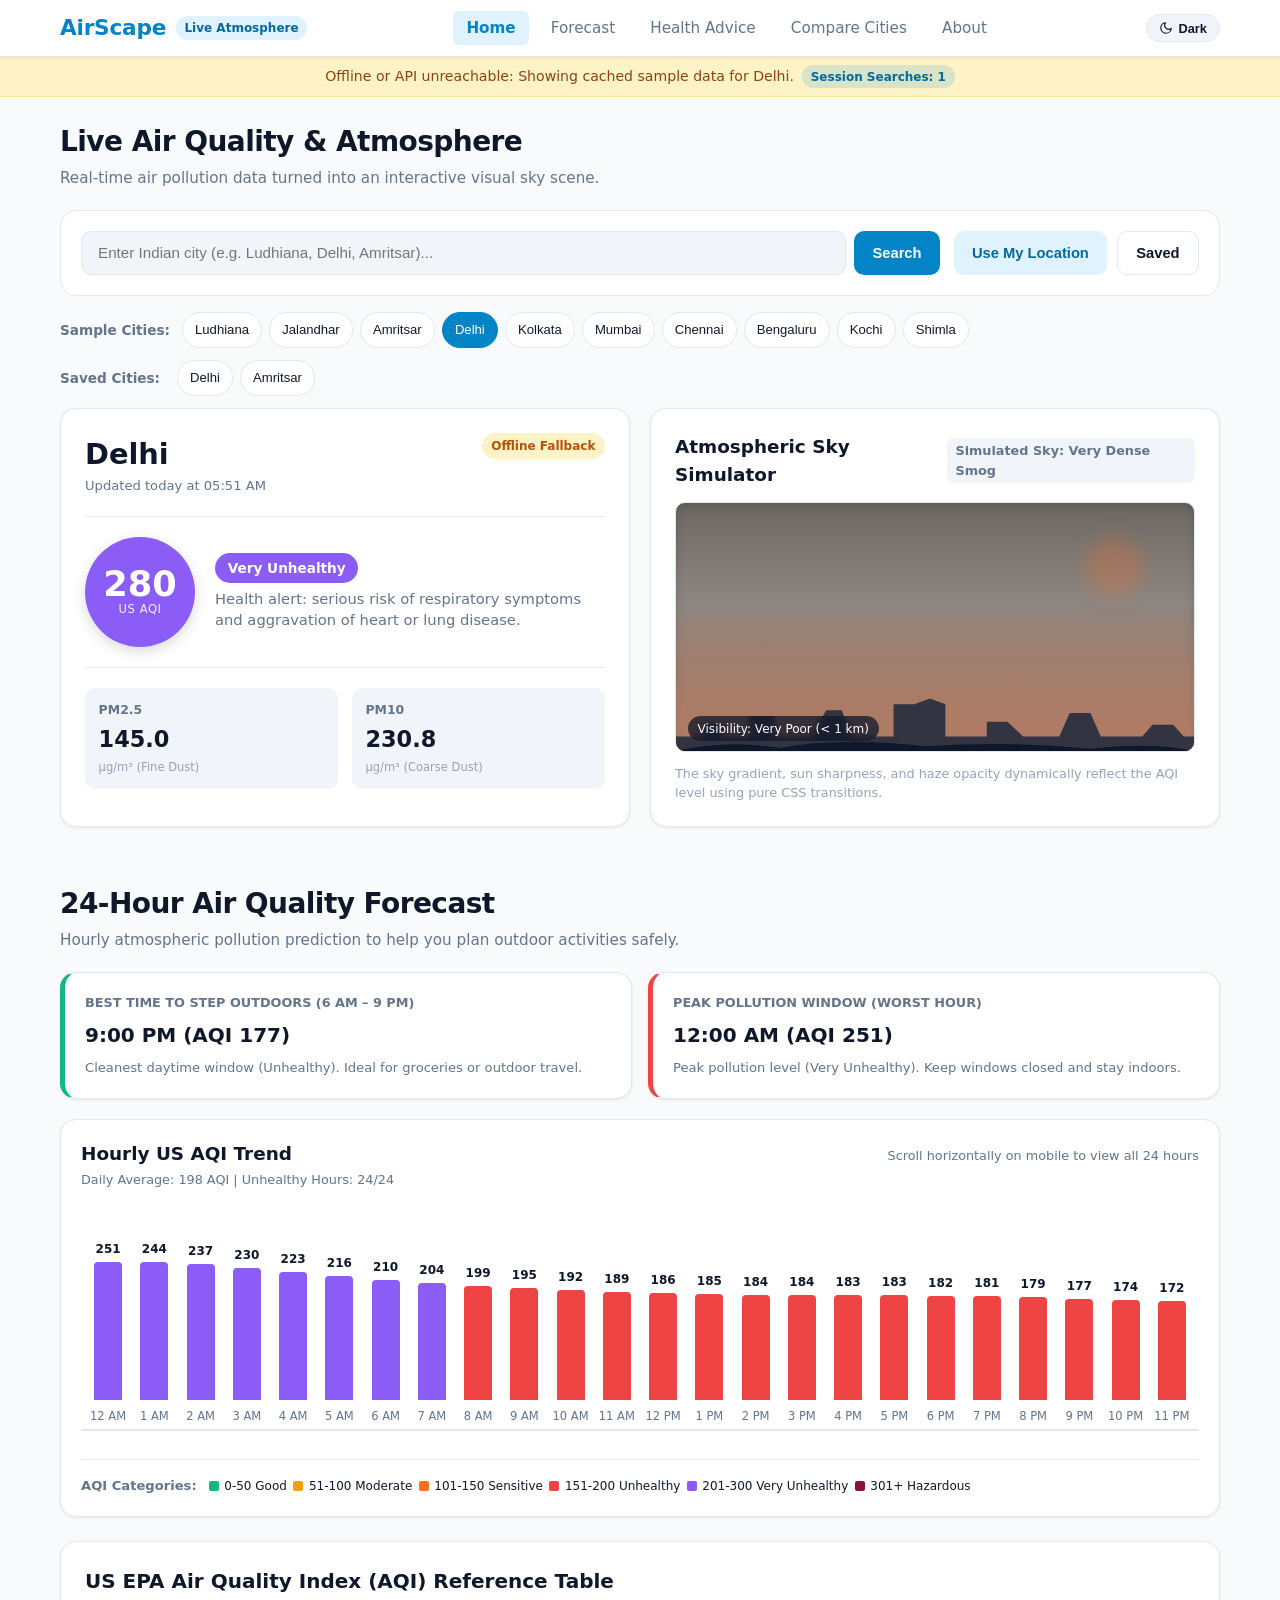
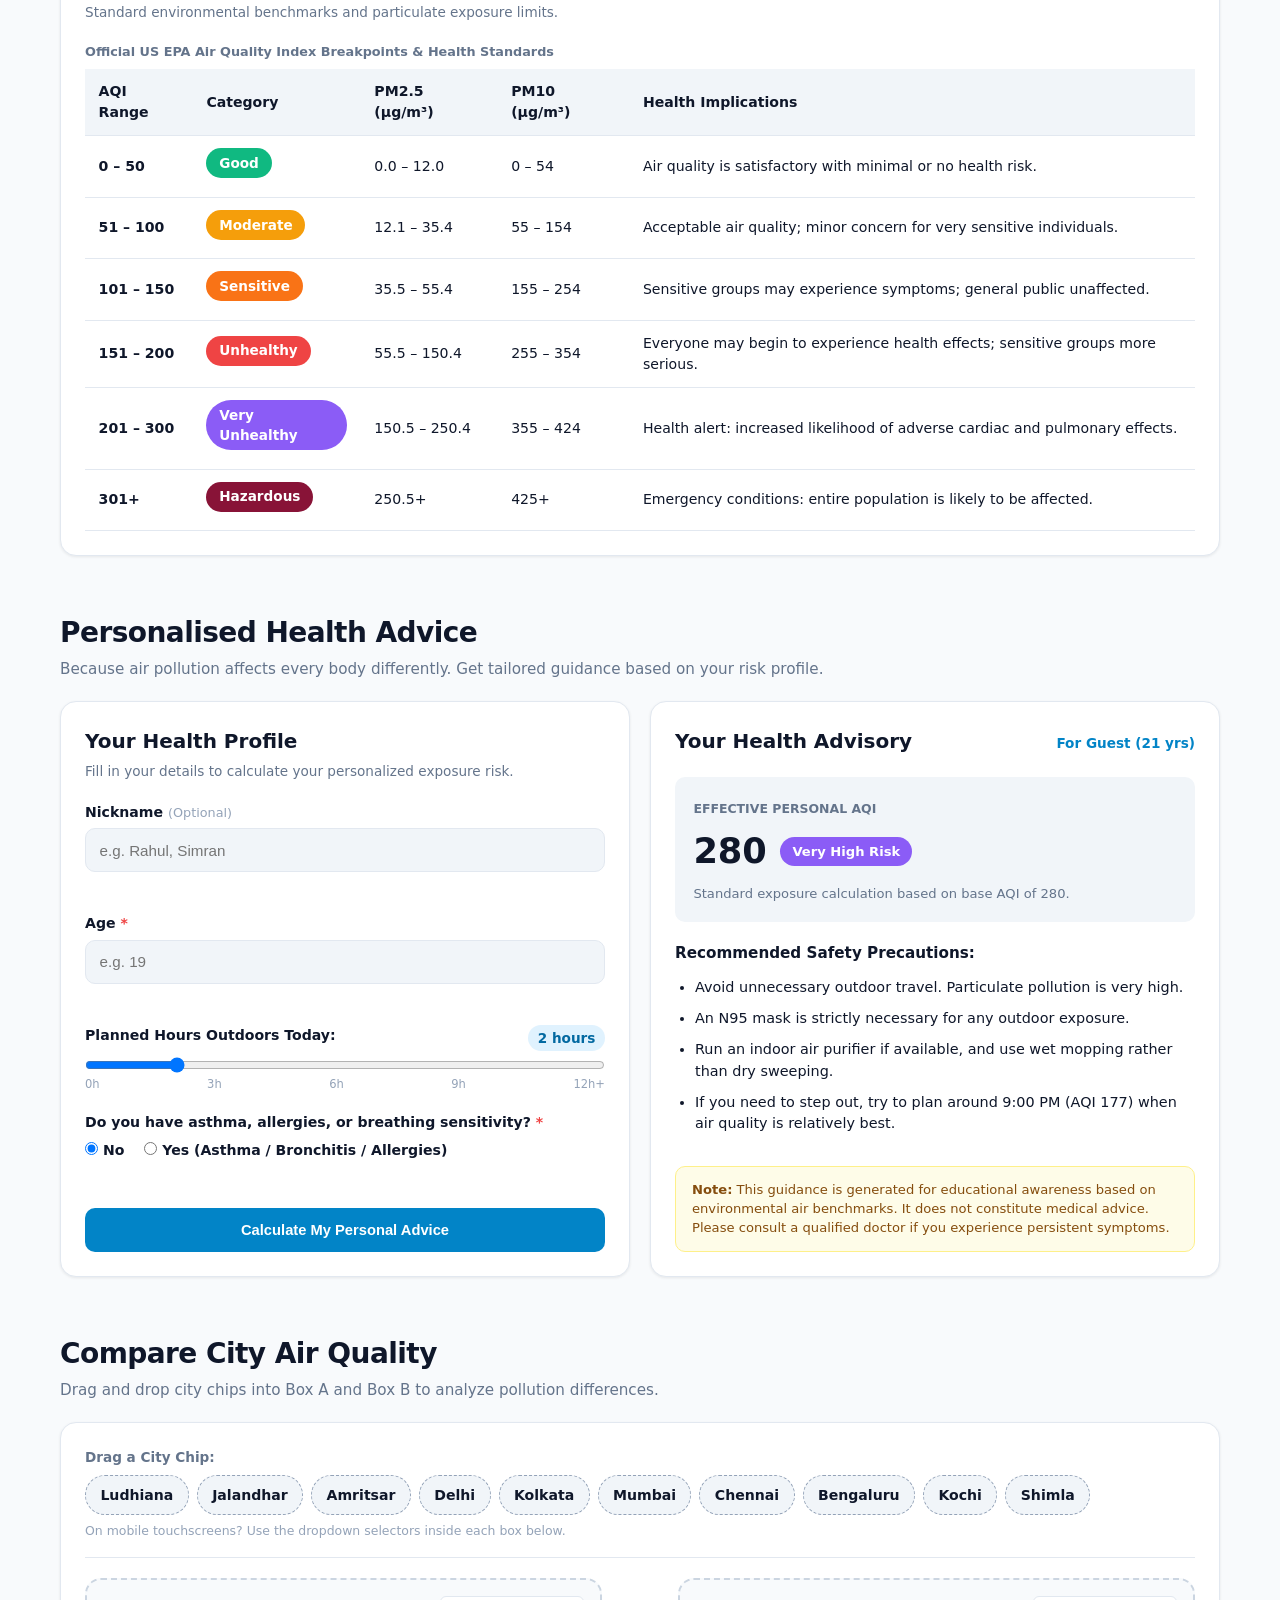
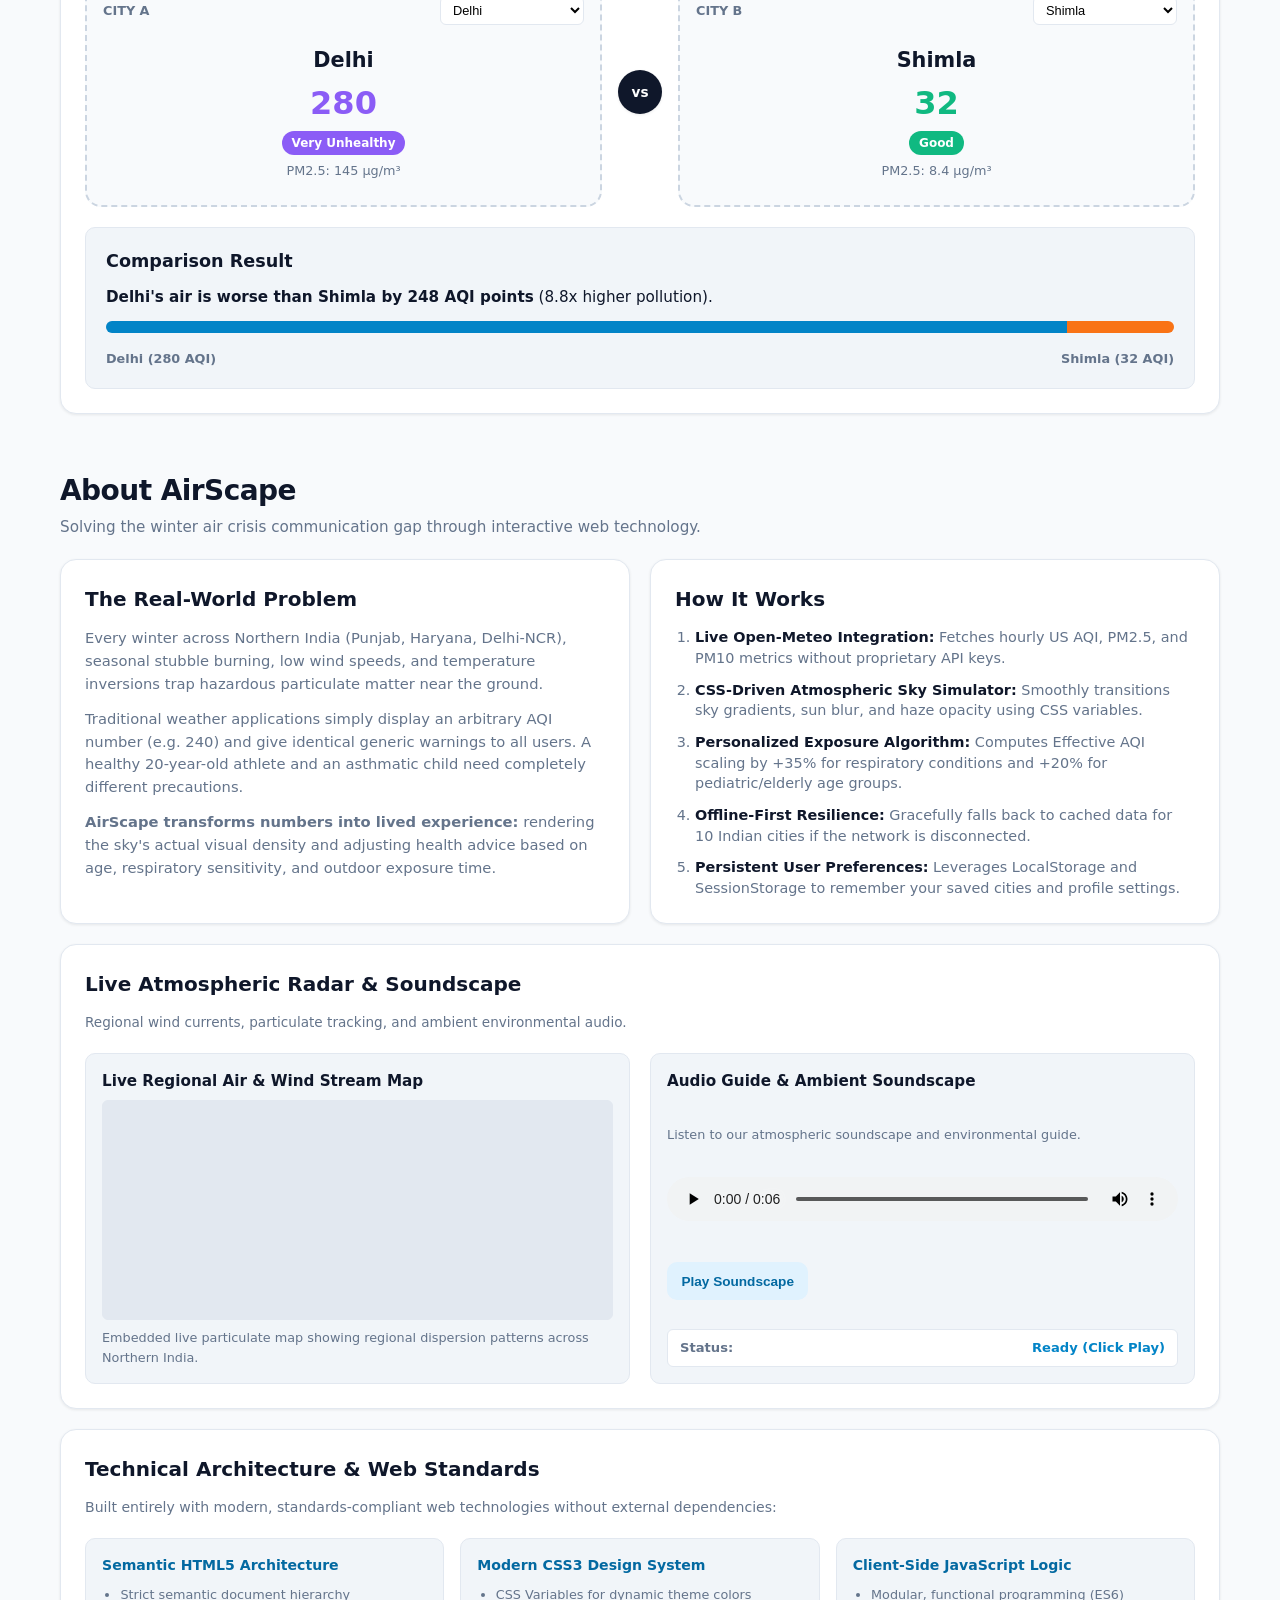
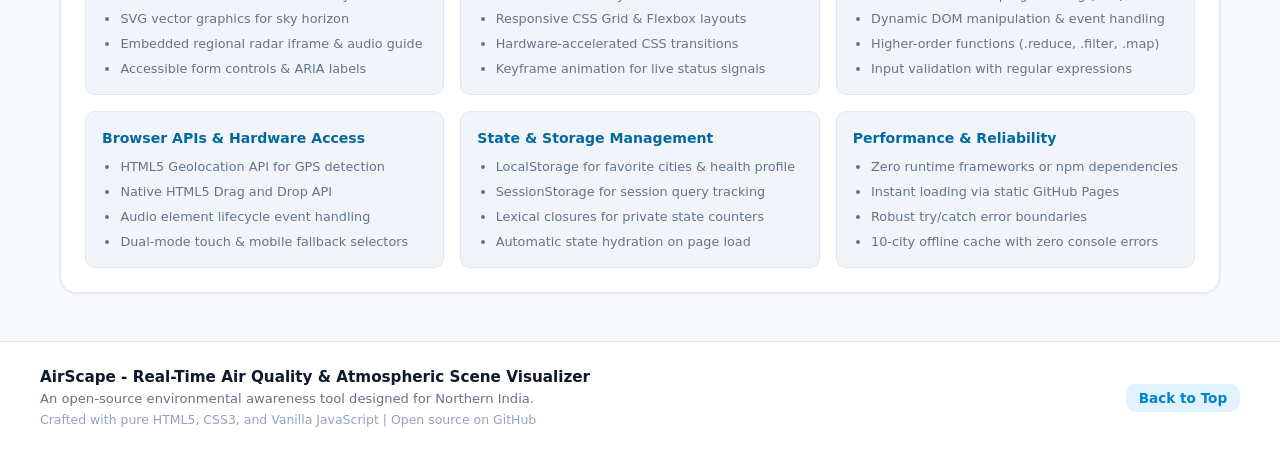
==== commit 2a05a9f3: "Add dark and light theme toggle with localStorage persistence" ====
--- a/index.html
+++ b/index.html
@@ -21,13 +21,6 @@
         <span class="project-tag">Live Atmosphere</span>
       </div>
 
-      <!-- Mobile Menu Toggle Button -->
-      <button id="menu-toggle" class="menu-toggle" aria-label="Toggle navigation menu" aria-expanded="false">
-        <span class="bar"></span>
-        <span class="bar"></span>
-        <span class="bar"></span>
-      </button>
-
       <!-- Main Navigation Links with Section IDs -->
       <nav id="navbar" class="navbar" aria-label="Main Navigation">
         <ul class="nav-links">
@@ -38,6 +31,22 @@
           <li><a href="#about" class="nav-link">About</a></li>
         </ul>
       </nav>
+
+      <!-- Nav Actions: Theme Toggle & Mobile Menu -->
+      <div class="nav-actions">
+        <button type="button" id="theme-toggle" class="theme-toggle-btn" aria-label="Toggle dark mode" title="Toggle dark/light mode">
+          <svg id="theme-moon-icon" class="theme-icon" width="16" height="16" viewBox="0 0 24 24" fill="none" stroke="currentColor" stroke-width="2" stroke-linecap="round" stroke-linejoin="round" aria-hidden="true"><path d="M21 12.79A9 9 0 1 1 11.21 3 7 7 0 0 0 21 12.79z"></path></svg>
+          <svg id="theme-sun-icon" class="theme-icon hidden" width="16" height="16" viewBox="0 0 24 24" fill="none" stroke="currentColor" stroke-width="2" stroke-linecap="round" stroke-linejoin="round" aria-hidden="true"><circle cx="12" cy="12" r="5"></circle><line x1="12" y1="1" x2="12" y2="3"></line><line x1="12" y1="21" x2="12" y2="23"></line><line x1="4.22" y1="4.22" x2="5.64" y2="5.64"></line><line x1="18.36" y1="18.36" x2="19.78" y2="19.78"></line><line x1="1" y1="12" x2="3" y2="12"></line><line x1="21" y1="12" x2="23" y2="12"></line><line x1="4.22" y1="19.78" x2="5.64" y2="18.36"></line><line x1="18.36" y1="5.64" x2="19.78" y2="4.22"></line></svg>
+          <span id="theme-label" class="theme-label">Dark</span>
+        </button>
+
+        <!-- Mobile Menu Toggle Button -->
+        <button id="menu-toggle" class="menu-toggle" aria-label="Toggle navigation menu" aria-expanded="false">
+          <span class="bar"></span>
+          <span class="bar"></span>
+          <span class="bar"></span>
+        </button>
+      </div>
     </div>
   </header>
 
--- a/style.css
+++ b/style.css
@@ -46,6 +46,28 @@
   --transition-scene: 0.8s ease;
 }
 
+/* Dark Mode Theme Tokens */
+[data-theme="dark"] {
+  --primary-color: #38bdf8;
+  --primary-hover: #7dd3fc;
+  --primary-light: rgba(56, 189, 248, 0.15);
+  
+  --bg-body: #0b1120;
+  --bg-card: #1e293b;
+  --bg-subtle: #0f172a;
+  
+  --text-main: #f8fafc;
+  --text-muted: #94a3b8;
+  --text-light: #64748b;
+  
+  --border-color: #334155;
+  --border-focus: #38bdf8;
+  
+  --shadow-sm: 0 1px 3px rgba(0, 0, 0, 0.4);
+  --shadow-md: 0 4px 6px -1px rgba(0, 0, 0, 0.4);
+  --shadow-lg: 0 10px 15px -3px rgba(0, 0, 0, 0.4);
+}
+
 /* --------------------------------------------------------------------------
    2. Reset & Base Typography
    -------------------------------------------------------------------------- */
@@ -164,6 +186,44 @@
   color: var(--primary-color);
   background-color: var(--primary-light);
   font-weight: 600;
+}
+
+.nav-actions {
+  display: flex;
+  align-items: center;
+  gap: 0.6rem;
+}
+
+.theme-toggle-btn {
+  display: inline-flex;
+  align-items: center;
+  gap: 0.35rem;
+  background-color: var(--bg-subtle);
+  color: var(--text-main);
+  border: 1px solid var(--border-color);
+  border-radius: var(--radius-full);
+  padding: 0.35rem 0.75rem;
+  font-size: 0.8rem;
+  font-weight: 600;
+  cursor: pointer;
+  transition: all var(--transition-fast);
+}
+
+.theme-toggle-btn:hover {
+  background-color: var(--primary-light);
+  color: var(--primary-color);
+  border-color: var(--primary-color);
+}
+
+.theme-icon {
+  width: 14px;
+  height: 14px;
+  stroke: currentColor;
+  flex-shrink: 0;
+}
+
+.theme-icon.hidden {
+  display: none;
 }
 
 /* Mobile Menu Toggle Button (Hamburger) */
@@ -1619,7 +1679,7 @@
     top: 100%;
     left: 0;
     width: 100%;
-    background-color: #ffffff;
+    background-color: var(--bg-card);
     border-bottom: 1px solid var(--border-color);
     box-shadow: var(--shadow-md);
     padding: 1rem;
@@ -1715,3 +1775,68 @@
     gap: 0.5rem;
   }
 }
+
+/* --------------------------------------------------------------------------
+   Dark Theme Component Enhancements
+   -------------------------------------------------------------------------- */
+[data-theme="dark"] .site-header {
+  background-color: rgba(15, 23, 42, 0.95);
+}
+
+[data-theme="dark"] .site-footer {
+  background-color: var(--bg-card);
+}
+
+[data-theme="dark"] .search-input-group input,
+[data-theme="dark"] .form-group input[type="text"],
+[data-theme="dark"] .form-group input[type="number"],
+[data-theme="dark"] .compare-select {
+  background-color: #0f172a;
+  color: #f8fafc;
+  border-color: #334155;
+}
+
+[data-theme="dark"] .search-input-group input:focus,
+[data-theme="dark"] .form-group input[type="text"]:focus,
+[data-theme="dark"] .form-group input[type="number"]:focus {
+  background-color: #1e293b;
+  border-color: var(--primary-color);
+}
+
+[data-theme="dark"] .status-banner {
+  background-color: #0c4a6e;
+  color: #e0f2fe;
+  border-color: #0369a1;
+}
+
+[data-theme="dark"] .aqi-reference-table th,
+[data-theme="dark"] .info-table th {
+  background-color: #0f172a;
+  color: #f8fafc;
+}
+
+[data-theme="dark"] .aqi-reference-table td,
+[data-theme="dark"] .aqi-reference-table th {
+  border-color: #334155;
+}
+
+[data-theme="dark"] .syllabus-unit,
+[data-theme="dark"] .dropzone,
+[data-theme="dark"] .media-box,
+[data-theme="dark"] .fav-container {
+  background-color: #0f172a;
+  border-color: #334155;
+}
+
+[data-theme="dark"] .menu-toggle .bar {
+  background-color: #f8fafc;
+}
+
+[data-theme="dark"] .dropzone-placeholder {
+  color: #64748b;
+}
+
+[data-theme="dark"] .slider-badge {
+  background-color: var(--primary-light);
+  color: var(--primary-color);
+}
